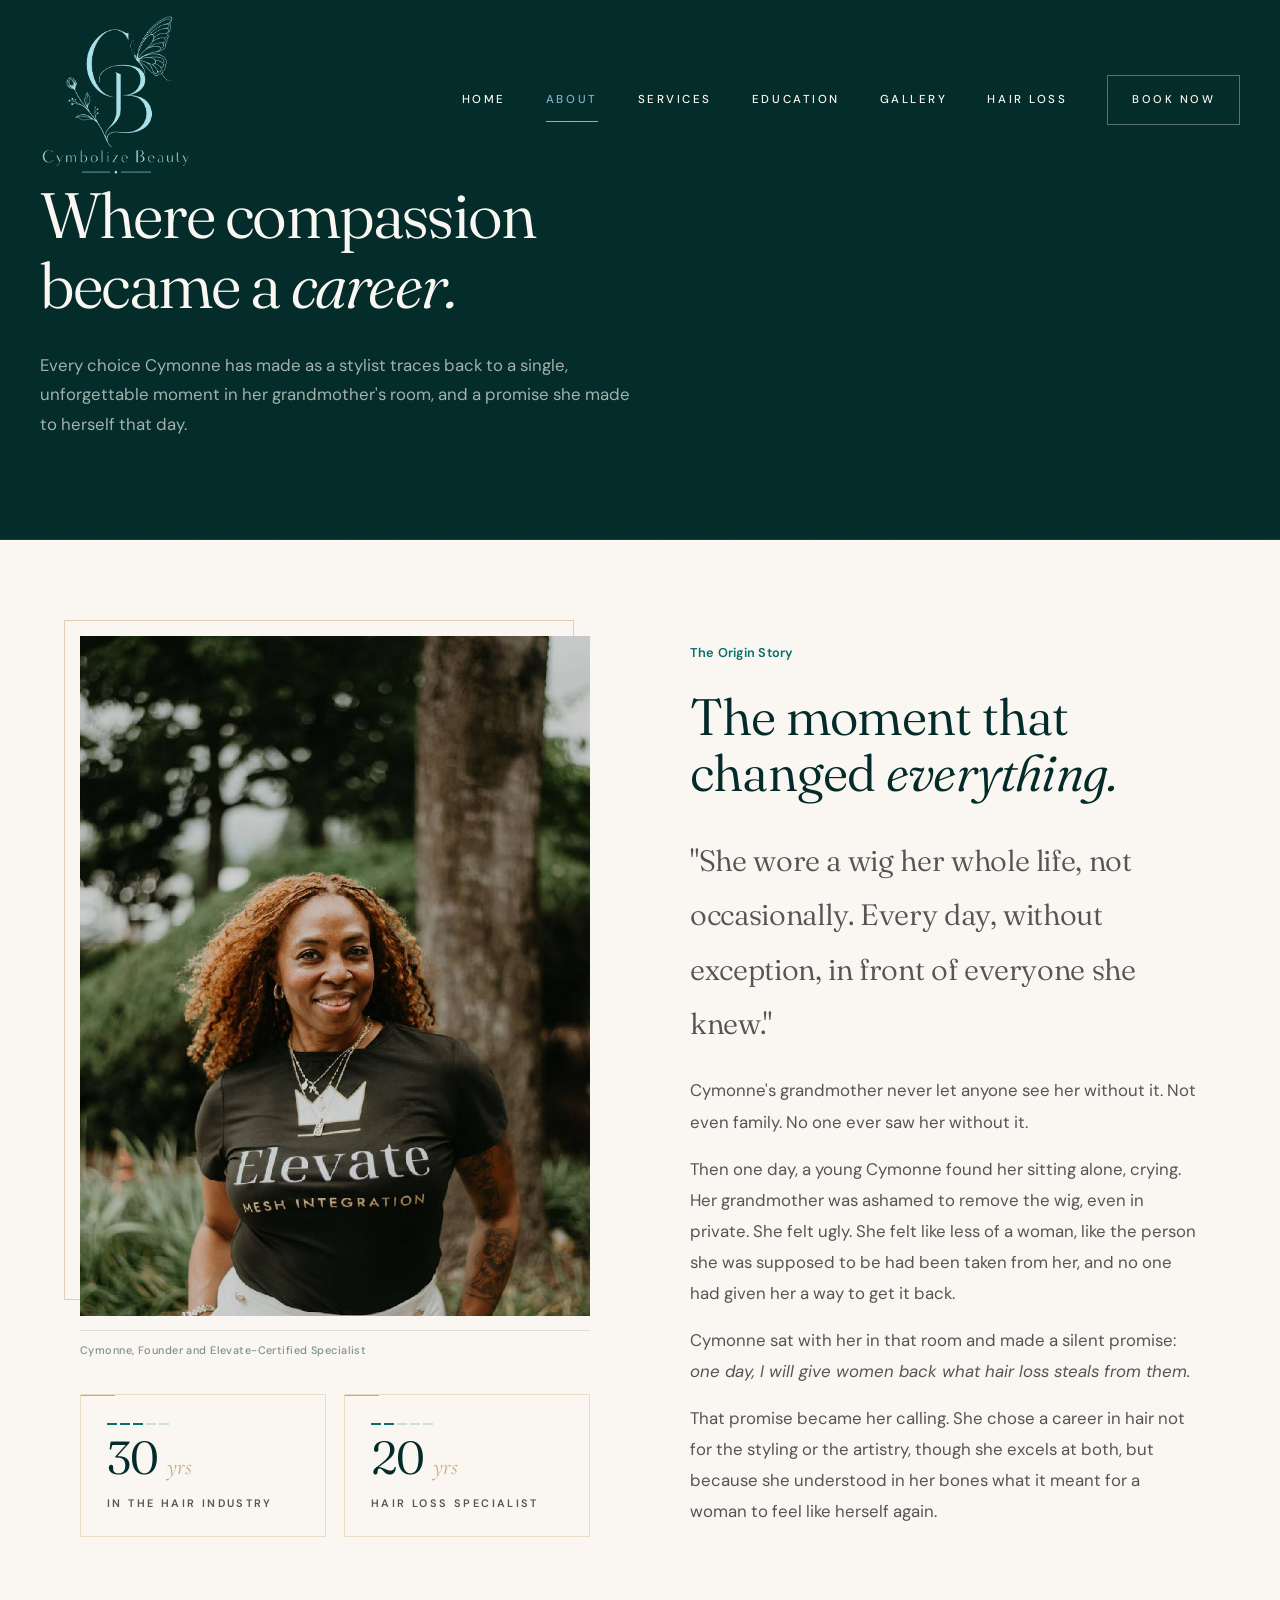
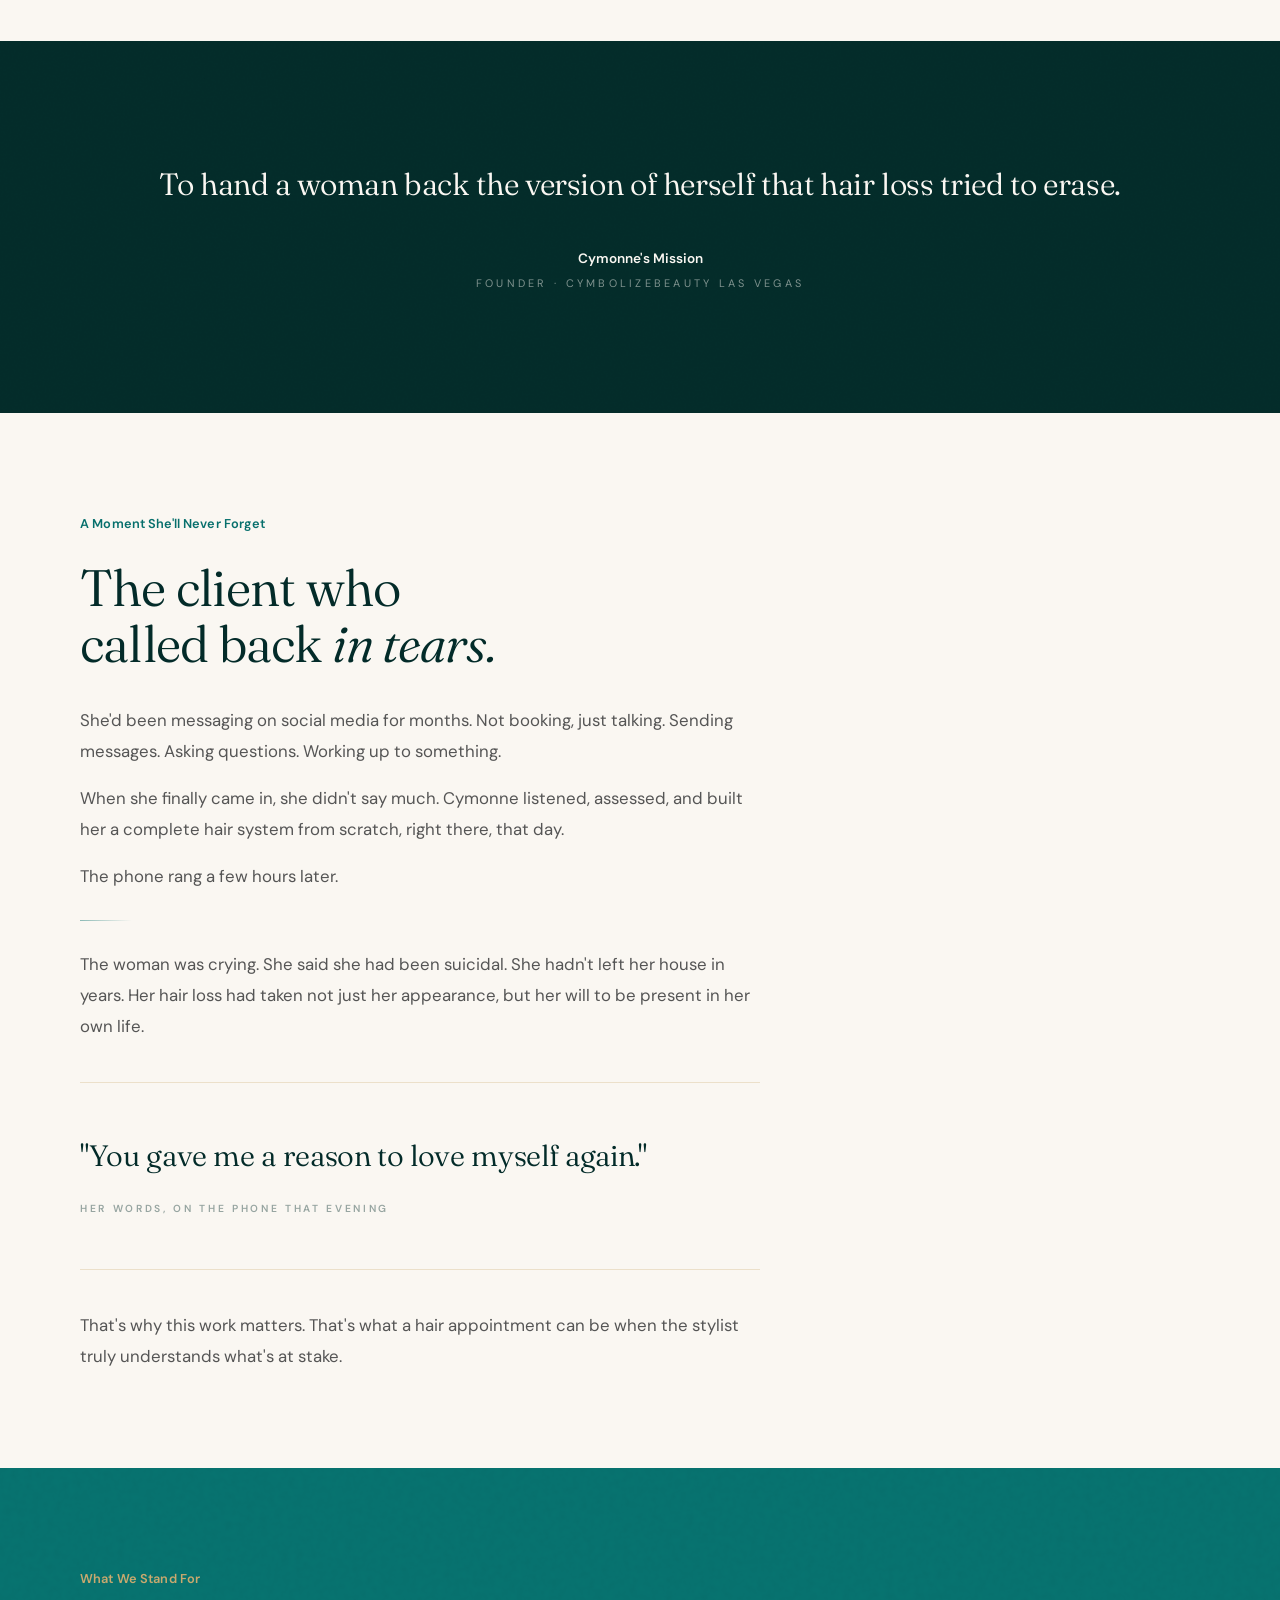
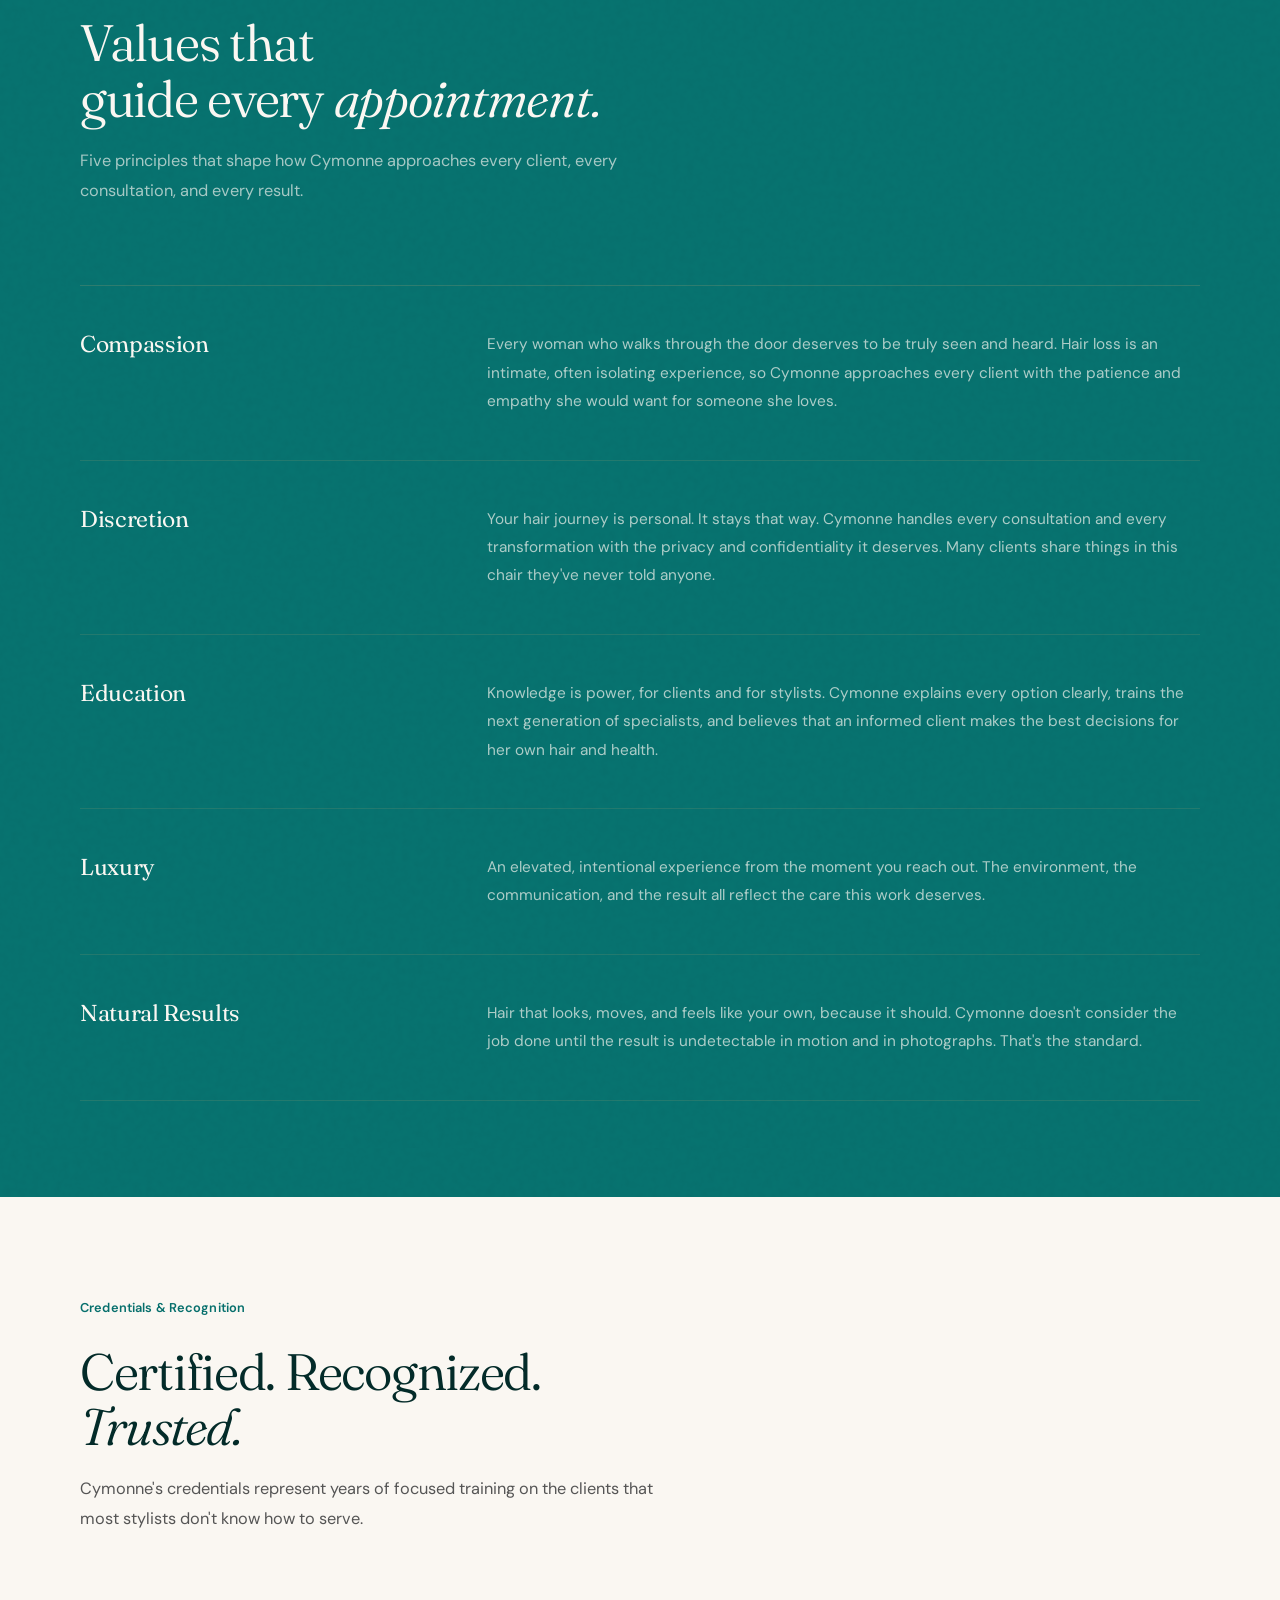
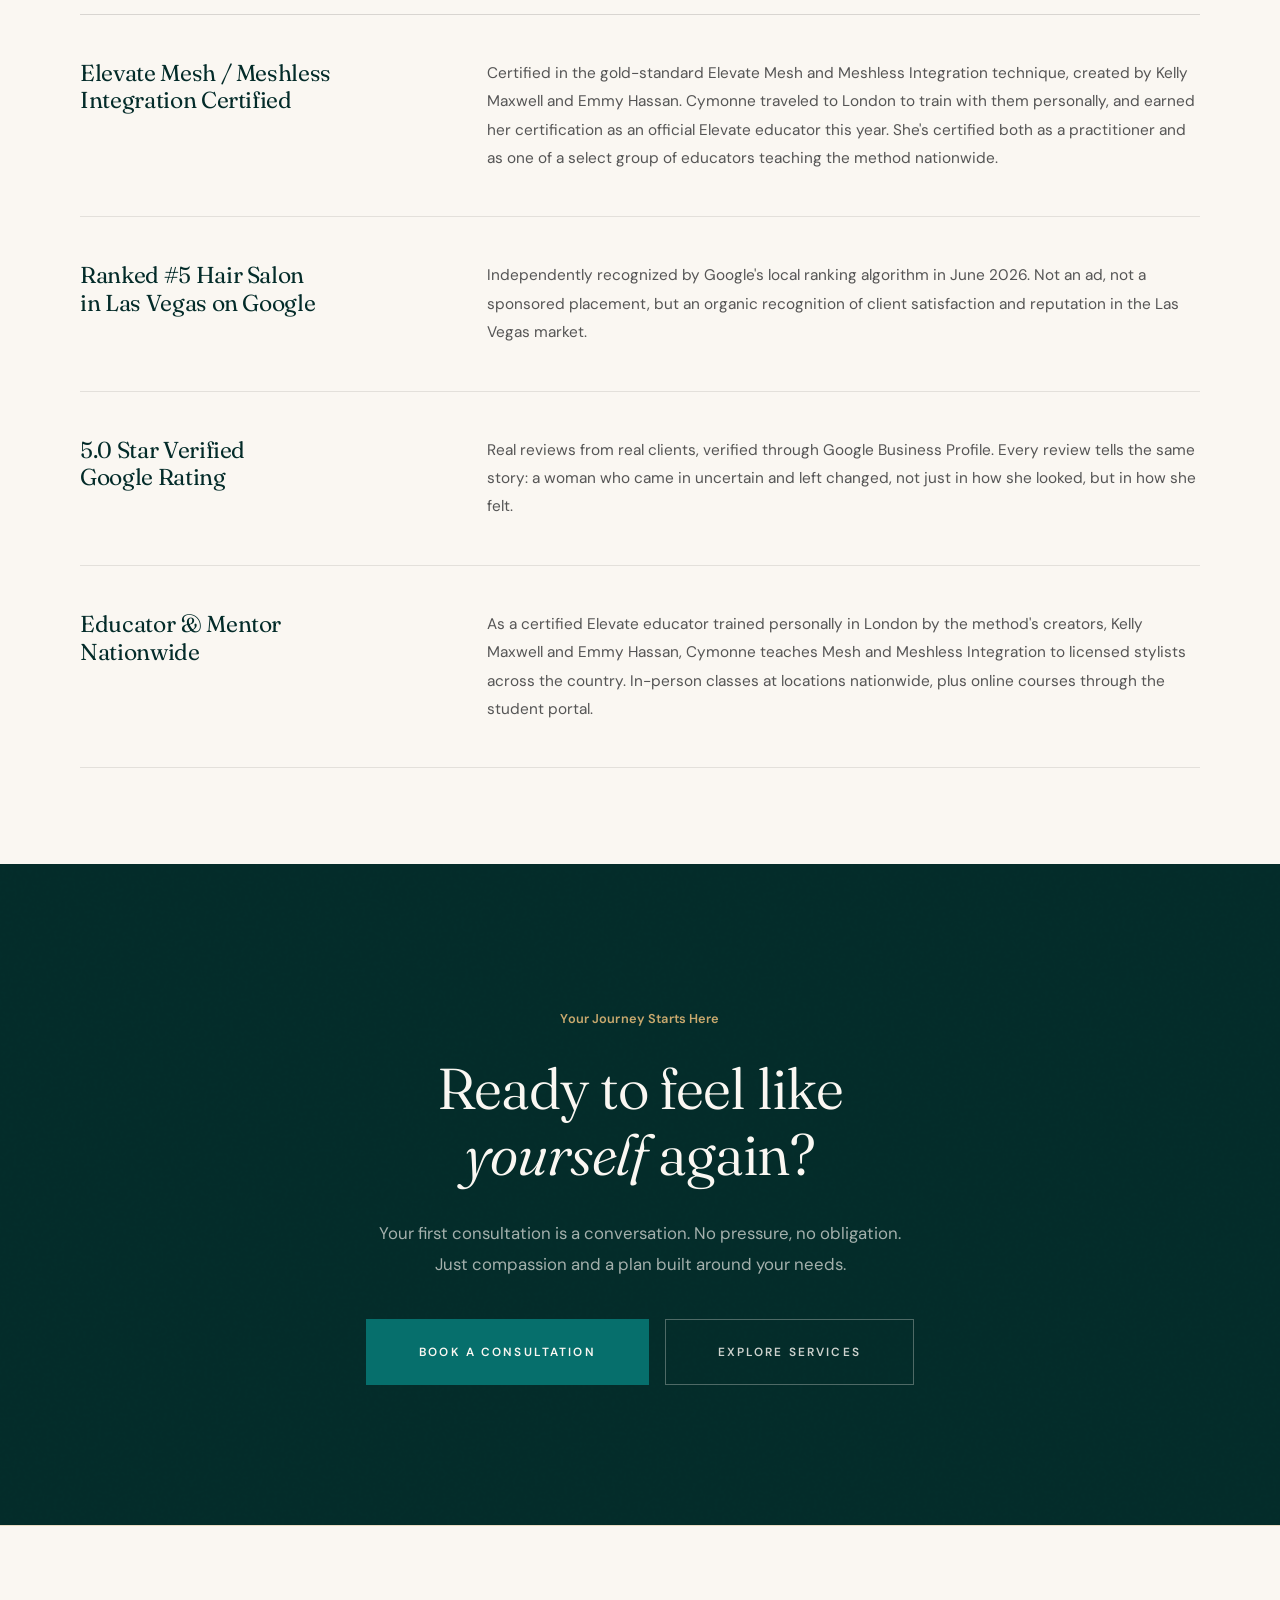
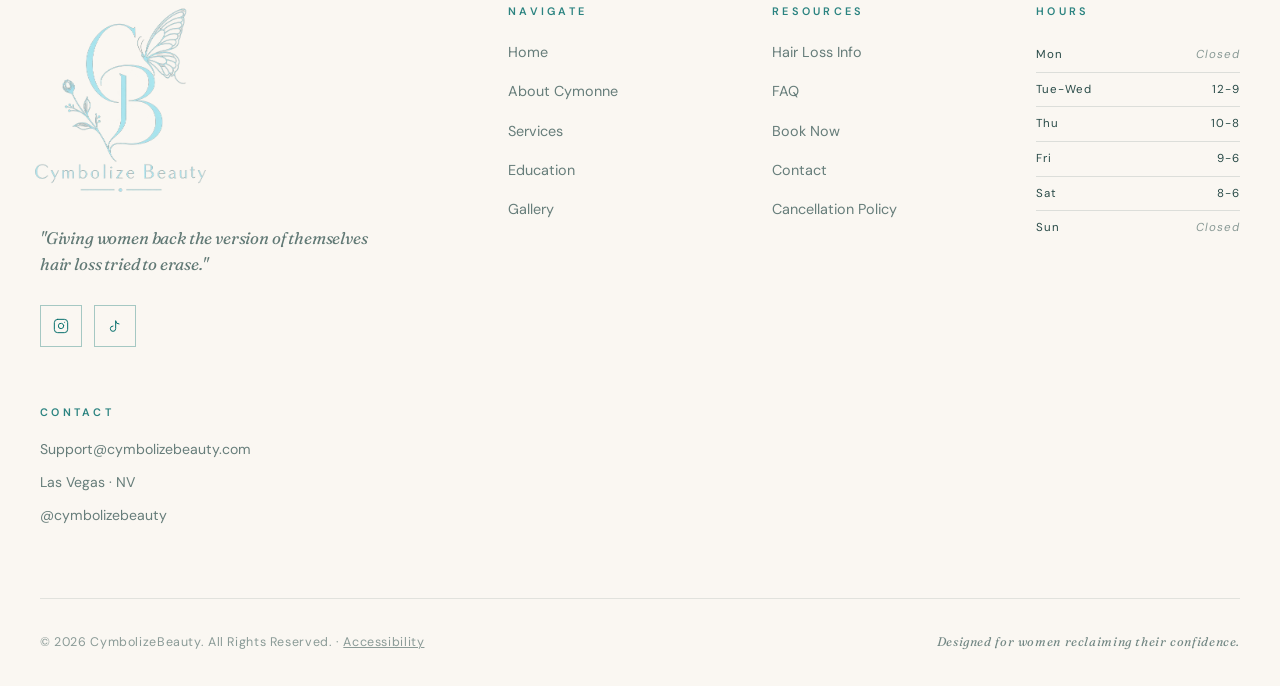
==== about.html @ 1770fc63 "Contact form removed (email/DM only), hero cinematic intro + darker veil, bigger logo" ====
<!DOCTYPE html>
<html lang="en">
<head>
  <meta charset="UTF-8" />
  <meta name="viewport" content="width=device-width, initial-scale=1.0" />
  <title>About Cymonne | CymbolizeBeauty Las Vegas</title>
  <meta name="description" content="Meet Cymonne, the Las Vegas hair loss specialist whose grandmother's tears became a lifelong mission to restore women's confidence through specialized hair care." />
  <link rel="canonical" href="https://cymbolizebeauty.com/about.html" />
  <link rel="preconnect" href="https://fonts.googleapis.com" />
  <link rel="preconnect" href="https://fonts.gstatic.com" crossorigin />
  <link rel="stylesheet" href="styles.css?v=20260819b" />
</head>
<body>

<!-- ─── SITE INTRO ─────────────────────────────── -->
<div class="site-intro" id="siteIntro" aria-hidden="true" role="presentation">
  <div class="si-stage">
    <span class="si-mono"><img src="logo.webp?v=20260819b" alt="" class="si-mono-img"></span>
  </div>
</div>

<script>(function(){try{if(sessionStorage.getItem('cbIntroSeen')){document.getElementById('siteIntro').classList.add('si-skip');}else{sessionStorage.setItem('cbIntroSeen','1');}}catch(e){}})();</script>

<!-- ─── NAVBAR ─────────────────────────────────── -->
<nav id="navbar">
  <div class="nav-inner">
    <a href="index.html" class="nav-logo"><img src="logo.webp?v=20260819b" alt="CymbolizeBeauty" class="nav-logo-img"></a>
    <div class="nav-links">
      <a href="index.html">Home</a>
      <a href="about.html" class="active">About</a>
      <a href="services.html">Services</a>
      <a href="education.html">Education</a>
      <a href="gallery.html">Gallery</a>
      <a href="hair-loss.html">Hair Loss</a>
      <a href="https://cymbolizebeauty.glossgenius.com/services" target="_blank" rel="noopener" class="btn btn-outline">Book Now</a>
    </div>
    <button class="hamburger" id="hamburger" aria-label="Open menu">
      <span></span><span></span><span></span>
    </button>
  </div>
</nav>

<!-- ─── FULL-SCREEN MENU ───────────────────────── -->
<div class="mobile-menu" id="mobileMenu">
  <div class="mm-inner">
    <nav class="mm-links">
      <a href="index.html"><span>Home</span></a>
      <a href="about.html"><span>About</span></a>
      <a href="services.html"><span>Services</span></a>
      <a href="education.html"><span>Education</span></a>
      <a href="gallery.html"><span>Gallery</span></a>
      <a href="hair-loss.html"><span>Hair Loss</span></a>
      <a href="faq.html"><span>FAQ</span></a>
      <a href="contact.html"><span>Contact</span></a>
    </nav>
    <a href="https://cymbolizebeauty.glossgenius.com/services" target="_blank" rel="noopener" class="mm-book">Book an Appointment</a>
    <div class="mm-foot">
      <span>Las Vegas &middot; NV</span>
      <span class="mm-dot"></span>
      <a href="https://instagram.com/cymbolizebeauty" target="_blank" rel="noopener">@cymbolizebeauty</a>
      <span class="mm-dot"></span>
      <a href="mailto:Support@cymbolizebeauty.com">Email</a>
    </div>
  </div>
</div>
<!-- ─── PAGE HERO ──────────────────────────────── -->
<section class="page-hero grain">
  <span class="ghost-letter ghost-tr">Y</span>
  <div class="page-hero-inner">
    <h1 class="reveal">Where compassion<br>became a <em>career.</em></h1>
    <p class="reveal delay-1">Every choice Cymonne has made as a stylist traces back to a single, unforgettable moment in her grandmother's room, and a promise she made to herself that day.</p>
  </div>
</section>

<!-- ─── ORIGIN STORY ───────────────────────────── -->
<section class="section sec-cream">
  <span class="ghost-letter ghost-bl">M</span>
  <div class="container">
    <div class="two-col">
      <div class="reveal-left">
        <div class="v8-frame">
          <div class="v8-frame-media">
            <div class="v8-frame-offset" aria-hidden="true"></div>
            <img src="cymonne-portrait.jpg" alt="Cymonne, founder of CymbolizeBeauty" style="object-position:top center;">
          </div>
          <div class="fig-cap">
            <span class="fig-cap-text">Cymonne, Founder and Elevate-Certified Specialist</span>
          </div>
        </div>
        <div class="detail-cards">
          <div class="detail-card">
            <div class="stat-ticks">
              <div class="stat-tick"></div><div class="stat-tick"></div><div class="stat-tick"></div>
              <div class="stat-tick dim"></div><div class="stat-tick dim"></div>
            </div>
            <div class="dc-val">30 <em>yrs</em></div>
            <div class="dc-label">In the Hair Industry</div>
          </div>
          <div class="detail-card">
            <div class="stat-ticks">
              <div class="stat-tick"></div><div class="stat-tick"></div>
              <div class="stat-tick dim"></div><div class="stat-tick dim"></div><div class="stat-tick dim"></div>
            </div>
            <div class="dc-val">20 <em>yrs</em></div>
            <div class="dc-label">Hair Loss Specialist</div>
          </div>
        </div>
      </div>
      <div class="reveal-right delay-1">
        <span class="label">The Origin Story</span>
        <h2 style="margin: 24px 0 32px; color: var(--ink);">The moment that<br>changed <em>everything.</em></h2>
        <p class="pq" style="margin-bottom: 24px;">"She wore a wig her whole life, not occasionally. Every day, without exception, in front of everyone she knew."</p>
        <p style="color: var(--text-mid); line-height: 1.85; margin-bottom: 16px;">Cymonne's grandmother never let anyone see her without it. Not even family. No one ever saw her without it.</p>
        <p style="color: var(--text-mid); line-height: 1.85; margin-bottom: 16px;">Then one day, a young Cymonne found her sitting alone, crying. Her grandmother was ashamed to remove the wig, even in private. She felt ugly. She felt like less of a woman, like the person she was supposed to be had been taken from her, and no one had given her a way to get it back.</p>
        <p style="color: var(--text-mid); line-height: 1.85; margin-bottom: 16px;">Cymonne sat with her in that room and made a silent promise: <em>one day, I will give women back what hair loss steals from them.</em></p>
        <p style="color: var(--text-mid); line-height: 1.85;">That promise became her calling. She chose a career in hair not for the styling or the artistry, though she excels at both, but because she understood in her bones what it meant for a woman to feel like herself again.</p>
      </div>
    </div>
  </div>
</section>

<!-- ─── MISSION QUOTE ──────────────────────────── -->
<section class="section sec-ink grain" style="text-align: center; padding: 120px 40px;">
  <span class="ghost-letter ghost-center">B</span>
  <div class="container">
    <div class="testimonial">
      <p class="testimonial-quote reveal">
        To hand a woman back the version of herself that hair loss tried to erase.
      </p>
      <div class="testimonial-attr reveal delay-1">
        <span class="testimonial-name">Cymonne's Mission</span>
        <span class="testimonial-meta">Founder · CymbolizeBeauty Las Vegas</span>
      </div>
    </div>
  </div>
</section>

<!-- ─── PIVOTAL MOMENT ─────────────────────────── -->
<section class="section sec-cream">
  <div class="container">
    <div style="max-width: 680px;">
      <span class="label reveal">A Moment She'll Never Forget</span>
      <h2 class="reveal" style="margin: 24px 0 32px; color: var(--ink);">The client who<br>called back <em>in tears.</em></h2>
      <p class="reveal" style="color: var(--text-mid); line-height: 1.85; margin-bottom: 16px;">She'd been messaging on social media for months. Not booking, just talking. Sending messages. Asking questions. Working up to something.</p>
      <p class="reveal" style="color: var(--text-mid); line-height: 1.85; margin-bottom: 16px;">When she finally came in, she didn't say much. Cymonne listened, assessed, and built her a complete hair system from scratch, right there, that day.</p>
      <p class="reveal" style="color: var(--text-mid); line-height: 1.85; margin-bottom: 16px;">The phone rang a few hours later.</p>
      <div class="keyline-left reveal delay-1"></div>
      <p class="reveal" style="color: var(--text-mid); line-height: 1.85; margin-bottom: 40px;">The woman was crying. She said she had been suicidal. She hadn't left her house in years. Her hair loss had taken not just her appearance, but her will to be present in her own life.</p>
      <div class="pq-wrap reveal" style="margin-bottom: 40px;">
        <p class="pq">"You gave me a reason to love myself again."</p>
        <span class="pq-attr">Her words, on the phone that evening</span>
      </div>
      <p class="reveal" style="color: var(--text-mid); line-height: 1.85;">That's why this work matters. That's what a hair appointment can be when the stylist truly understands what's at stake.</p>
    </div>
  </div>
</section>

<!-- ─── CORE VALUES ────────────────────────────── -->
<section class="section sec-teal grain">
  <span class="ghost-letter ghost-bl">M</span>
  <div class="container">
    <div class="sec-head">
      <div class="sec-head-title reveal delay-1">
        <span class="label">What We Stand For</span>
        <h2 style="margin-top: 24px;">Values that<br>guide every <em>appointment.</em></h2>
        <p>Five principles that shape how Cymonne approaches every client, every consultation, and every result.</p>
      </div>
    </div>
    <div class="conditions">
      <div class="condition reveal">
        <div class="condition-num">01</div>
        <div class="condition-name">Compassion</div>
        <div class="condition-desc">Every woman who walks through the door deserves to be truly seen and heard. Hair loss is an intimate, often isolating experience, so Cymonne approaches every client with the patience and empathy she would want for someone she loves.</div>
      </div>
      <div class="condition reveal delay-1">
        <div class="condition-num">02</div>
        <div class="condition-name">Discretion</div>
        <div class="condition-desc">Your hair journey is personal. It stays that way. Cymonne handles every consultation and every transformation with the privacy and confidentiality it deserves. Many clients share things in this chair they've never told anyone.</div>
      </div>
      <div class="condition reveal delay-2">
        <div class="condition-num">03</div>
        <div class="condition-name">Education</div>
        <div class="condition-desc">Knowledge is power, for clients and for stylists. Cymonne explains every option clearly, trains the next generation of specialists, and believes that an informed client makes the best decisions for her own hair and health.</div>
      </div>
      <div class="condition reveal delay-3">
        <div class="condition-num">04</div>
        <div class="condition-name">Luxury</div>
        <div class="condition-desc">An elevated, intentional experience from the moment you reach out. The environment, the communication, and the result all reflect the care this work deserves.</div>
      </div>
      <div class="condition reveal delay-4">
        <div class="condition-num">05</div>
        <div class="condition-name">Natural Results</div>
        <div class="condition-desc">Hair that looks, moves, and feels like your own, because it should. Cymonne doesn't consider the job done until the result is undetectable in motion and in photographs. That's the standard.</div>
      </div>
    </div>
  </div>
</section>

<!-- ─── CREDENTIALS ────────────────────────────── -->
<section class="section sec-cream">
  <span class="ghost-letter ghost-tr">B</span>
  <div class="container">
    <div class="sec-head">
      <div class="sec-head-title reveal delay-1">
        <span class="label">Credentials &amp; Recognition</span>
        <h2 style="margin-top: 24px; color: var(--ink);">Certified. Recognized.<br><em>Trusted.</em></h2>
        <p style="color: var(--text-mid);">Cymonne's credentials represent years of focused training on the clients that most stylists don't know how to serve.</p>
      </div>
    </div>
    <div class="conditions" style="border-top-color: rgba(20,20,20,0.15);">
      <div class="condition reveal" style="border-bottom-color: rgba(20,20,20,0.1);">
        <div class="condition-num">01</div>
        <div class="condition-name" style="color: var(--ink);">Elevate Mesh / Meshless<br>Integration Certified</div>
        <div class="condition-desc" style="color: var(--text-mid);">Certified in the gold-standard Elevate Mesh and Meshless Integration technique, created by Kelly Maxwell and Emmy Hassan. Cymonne traveled to London to train with them personally, and earned her certification as an official Elevate educator this year. She's certified both as a practitioner and as one of a select group of educators teaching the method nationwide.</div>
      </div>
      <div class="condition reveal delay-1" style="border-bottom-color: rgba(20,20,20,0.1);">
        <div class="condition-num">02</div>
        <div class="condition-name" style="color: var(--ink);">Ranked #5 Hair Salon<br>in Las Vegas on Google</div>
        <div class="condition-desc" style="color: var(--text-mid);">Independently recognized by Google's local ranking algorithm in June 2026. Not an ad, not a sponsored placement, but an organic recognition of client satisfaction and reputation in the Las Vegas market.</div>
      </div>
      <div class="condition reveal delay-2" style="border-bottom-color: rgba(20,20,20,0.1);">
        <div class="condition-num">03</div>
        <div class="condition-name" style="color: var(--ink);">5.0 Star Verified<br>Google Rating</div>
        <div class="condition-desc" style="color: var(--text-mid);">Real reviews from real clients, verified through Google Business Profile. Every review tells the same story: a woman who came in uncertain and left changed, not just in how she looked, but in how she felt.</div>
      </div>
      <div class="condition reveal delay-3" style="border-bottom-color: rgba(20,20,20,0.1);">
        <div class="condition-num">04</div>
        <div class="condition-name" style="color: var(--ink);">Educator &amp; Mentor<br>Nationwide</div>
        <div class="condition-desc" style="color: var(--text-mid);">As a certified Elevate educator trained personally in London by the method's creators, Kelly Maxwell and Emmy Hassan, Cymonne teaches Mesh and Meshless Integration to licensed stylists across the country. In-person classes at locations nationwide, plus online courses through the student portal.</div>
      </div>
    </div>
  </div>
</section>

<!-- ─── CTA ───────────────────────────────────── -->
<section class="cta grain">
  <span class="ghost-letter ghost-center">Y</span>
  <div class="cta-inner">
    <span class="label center reveal">Your Journey Starts Here</span>
    <h2 class="reveal delay-1" style="margin-top: 24px;">Ready to feel like<br><em>yourself</em> again?</h2>
    <p class="reveal delay-2">Your first consultation is a conversation. No pressure, no obligation. Just compassion and a plan built around your needs.</p>
    <div class="cta-btns reveal delay-3">
      <a href="contact.html" class="btn btn-primary btn-lg">Book a Consultation</a>
      <a href="services.html" class="btn btn-outline btn-lg">Explore Services</a>
    </div>
  </div>
</section>

<!-- ─── FOOTER ────────────────────────────────── -->
<footer id="footer">
  <div class="footer-inner">
    <div class="footer-top">
      <div>
        <a href="index.html" class="footer-logo"><img src="logo.webp?v=20260819b" alt="Cymbolize Beauty" class="footer-logo-img"></a>
        <p class="footer-tag">"Giving women back the version of themselves hair loss tried to erase."</p>
        <div class="footer-social">
          <a href="https://instagram.com/cymbolizebeauty" target="_blank" rel="noopener" title="Instagram" aria-label="Instagram">
            <svg xmlns="http://www.w3.org/2000/svg" width="16" height="16" viewBox="0 0 24 24" fill="none" stroke="currentColor" stroke-width="1.5" stroke-linecap="round" stroke-linejoin="round"><rect x="2" y="2" width="20" height="20" rx="5"/><path d="M16 11.37A4 4 0 1 1 12.63 8 4 4 0 0 1 16 11.37z"/><line x1="17.5" y1="6.5" x2="17.51" y2="6.5"/></svg>
          </a>
          <a href="https://tiktok.com/@cymbolizebeauty" target="_blank" rel="noopener" title="TikTok" aria-label="TikTok">
            <svg xmlns="http://www.w3.org/2000/svg" width="16" height="16" viewBox="0 0 24 24" fill="none" stroke="currentColor" stroke-width="1.5" stroke-linecap="round" stroke-linejoin="round"><path d="M9 12a4 4 0 1 0 4 4V4a5 5 0 0 0 5 5"/></svg>
          </a>
        </div>
      </div>
      <div class="footer-col">
        <h5>Navigate</h5>
        <ul>
          <li><a href="index.html">Home</a></li>
          <li><a href="about.html">About Cymonne</a></li>
          <li><a href="services.html">Services</a></li>
          <li><a href="education.html">Education</a></li>
          <li><a href="gallery.html">Gallery</a></li>
        </ul>
      </div>
      <div class="footer-col">
        <h5>Resources</h5>
        <ul>
          <li><a href="hair-loss.html">Hair Loss Info</a></li>
          <li><a href="faq.html">FAQ</a></li>
          <li><a href="https://cymbolizebeauty.glossgenius.com/services" target="_blank" rel="noopener">Book Now</a></li>
          <li><a href="contact.html">Contact</a></li>
          <li><a href="contact.html#policy">Cancellation Policy</a></li>
        </ul>
      </div>
      <div class="footer-col">
        <h5>Hours</h5>
        <div class="footer-hours">
          <div><span>Mon</span><span class="fh-closed">Closed</span></div>
          <div><span>Tue-Wed</span><span>12-9</span></div>
          <div><span>Thu</span><span>10-8</span></div>
          <div><span>Fri</span><span>9-6</span></div>
          <div><span>Sat</span><span>8-6</span></div>
          <div><span>Sun</span><span class="fh-closed">Closed</span></div>
        </div>
      </div>
      <div class="footer-col">
        <h5>Contact</h5>
        <div class="footer-contact-item">Support@cymbolizebeauty.com</div>
        <div class="footer-contact-item">Las Vegas · NV</div>
        <div class="footer-contact-item">@cymbolizebeauty</div>
      </div>
    </div>
    <div class="footer-bottom">
      <p>© 2026 CymbolizeBeauty. All Rights Reserved. &middot; <a href="accessibility.html" style="color: inherit; text-decoration: underline;">Accessibility</a></p>
      <p><em>Designed for women reclaiming their confidence.</em></p>
    </div>
  </div>
</footer>

<div class="cur-dot" id="curDot"></div>
<div class="cur-ring" id="curRing"></div>
<script src="main.js?v=20260819b"></script>
</body>
</html>
---- styles.css ----
@import url('https://fonts.googleapis.com/css2?family=Sora:wght@400;500;600&display=swap');
/* =====================================================
   CymbolizeBeauty — Editorial Redesign v2
   Colors: Ink #0A0A0A | Teal #132E38 | Gold #C9A96E | Cream #FAF7F2
   Fonts: Bodoni Moda (display) | DM Sans (body)
   ===================================================== */

@import url('https://fonts.googleapis.com/css2?family=Bodoni+Moda:ital,opsz,wght@0,6..96,400;0,6..96,500;0,6..96,600;0,6..96,700;0,6..96,800;0,6..96,900;1,6..96,400;1,6..96,500;1,6..96,600;1,6..96,700;1,6..96,800;1,6..96,900&family=DM+Sans:ital,opsz,wght@0,9..40,300;0,9..40,400;0,9..40,500;0,9..40,600;0,9..40,700;1,9..40,400&display=swap');
@import url('https://fonts.googleapis.com/css2?family=Cormorant+Garamond:ital,wght@0,400;0,500;0,600;0,700;1,400;1,600;1,700&display=swap');
@import url('https://fonts.googleapis.com/css2?family=Fraunces:ital,opsz,wght@0,9..144,300;0,9..144,340;0,9..144,400;0,9..144,500;1,9..144,300;1,9..144,400&display=swap');

/* ---- CSS Variables ---- */
:root {
  --ink:       #032B29;
  --ink-2:     #06403D;
  --teal:      #066F6C;
  --teal-2:    #0A8581;
  --gold:      #C9A96E;
  --gold-2:    #e2c898;
  --cream:     #FAF7F2;
  --cream-2:   #F1ECE3;
  --text-dark: #1a1a1a;
  --text-mid:  #555555;
  --text-light:#8a8a8a;

  --f-display: 'Fraunces', 'Times New Roman', serif;
  --f-body:    'DM Sans', system-ui, sans-serif;

  --max-w: 1320px;
  --pad:   96px 40px;
  --pad-sm: 72px 32px;

  --ease: cubic-bezier(.16,1,.3,1);
  --t:    .5s var(--ease);
}

/* ---- Reset ---- */
*, *::before, *::after { box-sizing: border-box; margin: 0; padding: 0; }
html { scroll-behavior: smooth; font-size: 16px; -webkit-font-smoothing: antialiased; }
body {
  font-family: var(--f-body);
  font-weight: 400;
  color: var(--text-dark);
  background: var(--ink);
  line-height: 1.7;
  overflow-x: hidden;
}
img { max-width: 100%; height: auto; display: block; }
a { color: inherit; text-decoration: none; }
ul { list-style: none; }
button { cursor: pointer; border: none; background: none; font-family: var(--f-body); color: inherit; }

/* ---- Typography ---- */
h1, h2, h3, h4, h5 {
  font-family: var(--f-display);
  font-weight: 500;
  line-height: 1.1;
  letter-spacing: -0.015em;
  color: var(--cream);
}
h1 { font-size: clamp(2.6rem, 5.5vw, 5rem); }
h2 { font-size: clamp(2rem, 4vw, 3.8rem); }
h3 { font-size: clamp(1.4rem, 2.2vw, 2rem); }
h4 { font-size: clamp(1.05rem, 1.6vw, 1.3rem); }
p  { font-size: 1.05rem; line-height: 1.82; }

.display-italic {
  font-family: var(--f-display);
  font-style: italic;
  font-weight: 400;
  letter-spacing: -0.03em;
}
.display-italic em { font-style: italic; color: inherit; }

/* Section markers — tracked sans index (v8 system) */
.label {
  font-family: var(--f-body);
  font-style: normal;
  font-size: 0.62rem;
  font-weight: 600;
  letter-spacing: 0.3em;
  text-transform: uppercase;
  color: rgba(250,247,242,0.38);
  display: inline-flex;
  align-items: center;
  gap: 14px;
}
.label::before {
  content: '';
  width: 24px;
  height: 1px;
  background: rgba(201,169,110,0.5);
  display: inline-block;
}
.label.center { justify-content: center; }
.label.no-line::before { display: none; }

/* ---- Film grain overlay ---- */
.grain {
  position: relative;
}
.grain::after {
  content: '';
  position: absolute;
  inset: 0;
  pointer-events: none;
  background-image: url("data:image/svg+xml,%3Csvg viewBox='0 0 200 200' xmlns='http://www.w3.org/2000/svg'%3E%3Cfilter id='n'%3E%3CfeTurbulence type='fractalNoise' baseFrequency='0.9' numOctaves='2' stitchTiles='stitch'/%3E%3CfeColorMatrix values='0 0 0 0 1 0 0 0 0 1 0 0 0 0 1 0 0 0 0.35 0'/%3E%3C/filter%3E%3Crect width='100%25' height='100%25' filter='url(%23n)'/%3E%3C/svg%3E");
  opacity: 0.12;
  mix-blend-mode: overlay;
  z-index: 1;
}
.grain > * { position: relative; z-index: 2; }

/* ---- Layout ---- */
.container {
  max-width: var(--max-w);
  margin: 0 auto;
  padding: 0 40px;
  position: relative;
}
.section { padding: var(--pad); position: relative; overflow: hidden; }

.sec-ink    { background: var(--ink);    color: var(--cream); }
.sec-ink-2  { background: var(--ink-2);  color: var(--cream); }
.sec-teal   { background: var(--teal);   color: var(--cream); }
.sec-cream  { background: var(--cream);  color: var(--text-dark); }
.sec-cream .label { color: var(--teal); }
.sec-cream .label::before { background: var(--teal); }
.sec-cream h1, .sec-cream h2, .sec-cream h3, .sec-cream h4 { color: var(--ink); }
.sec-cream .display-italic em { color: var(--teal); }

/* Divider rules */
.rule {
  height: 1px;
  background: currentColor;
  opacity: 0.15;
  width: 100%;
  border: 0;
}
.rule-gold { background: var(--gold); opacity: 0.35; }
.rule-short { max-width: 60px; height: 1px; background: var(--gold); opacity: 1; }

/* ─── Section brand divider (unique ornament between sections) ─── */
.sec-divider {
  padding: 26px 40px;
  text-align: center;
  background: var(--ink);
  position: relative;
  z-index: 3;
}
.sec-divider::before {
  content: '◆  CYMBOLIZE  ◆';
  font-family: var(--f-body);
  font-size: 0.52rem;
  font-weight: 700;
  letter-spacing: 0.65em;
  text-transform: uppercase;
  color: var(--gold);
  opacity: 0.4;
  display: block;
}
.sec-divider.on-cream { background: var(--cream); }
.sec-divider.on-cream::before { color: var(--teal); opacity: 0.28; }
.sec-divider.on-teal { background: var(--teal); }
.sec-divider.on-teal::before { color: var(--gold); opacity: 0.45; }

/* ---- Ghost letterforms (signature element) ---- */
/* Ghost letters removed — replaced by .sec-divider brand ornament */
.ghost-letter { display: none !important; }

/* ---- Buttons ---- */
/* ─── Buttons — unique editorial style ─── */
.btn {
  display: inline-flex;
  align-items: center;
  justify-content: center;
  gap: 0;
  font-family: var(--f-body);
  font-weight: 700;
  font-size: 0.7rem;
  letter-spacing: 0.3em;
  text-transform: uppercase;
  padding: 20px 40px;
  border: none;
  cursor: pointer;
  white-space: nowrap;
  transition: background 0.35s ease, color 0.35s ease, border-color 0.35s ease;
  position: relative;
}
/* No arrow — clean editorial */
.btn::after { display: none; }

/* Primary: solid gold fill — luxury, clean, no gimmick lines */
.btn-primary {
  background: var(--gold);
  color: var(--ink);
  border: 1px solid var(--gold);
  font-weight: 700;
}
.btn-primary:hover {
  background: transparent;
  color: var(--gold);
  border-color: var(--gold);
}

/* Outline: refined gold border */
.btn-outline {
  background: transparent;
  color: var(--gold);
  border: 1px solid rgba(201,169,110,0.5);
  letter-spacing: 0.32em;
}
.btn-outline:hover {
  background: var(--gold);
  color: var(--ink);
  border-color: var(--gold);
}

/* Ink: for light (cream) sections */
.btn-ink {
  background: var(--ink);
  color: var(--cream);
  border: 1px solid rgba(3,43,41,0.8);
}
.btn-ink:hover {
  background: transparent;
  color: var(--ink);
  border-color: var(--ink);
}

.btn-lg { padding: 22px 52px; font-size: 0.74rem; }

/* ---- Navigation ---- */
#navbar {
  position: fixed;
  top: 0; left: 0; right: 0;
  z-index: 1000;
  padding: 0 40px;
  transition: background var(--t), backdrop-filter var(--t);
}
#navbar.scrolled {
  background: rgba(3,43,41,0.92);
  backdrop-filter: blur(14px);
  -webkit-backdrop-filter: blur(14px);
  border-bottom: 1px solid rgba(201,169,110,0.14);
}
.nav-inner {
  max-width: 1600px;
  margin: 0 auto;
  display: flex;
  align-items: center;
  justify-content: space-between;
  padding: 14px 0;
  transition: padding var(--t);
}
#navbar.scrolled .nav-inner { padding: 10px 0; }

.nav-logo {
  display: flex;
  align-items: center;
  flex-shrink: 0;
}
.nav-logo-img {
  height: 172px;
  width: auto;
  display: block;
  object-fit: contain;
  transition: height var(--t);
}
#navbar.scrolled .nav-logo-img { height: 124px; }

.nav-links {
  display: flex;
  align-items: center;
  gap: 2.5rem;
}
.nav-links a {
  font-size: 0.72rem;
  font-weight: 500;
  letter-spacing: 0.22em;
  text-transform: uppercase;
  color: var(--cream);
  transition: color var(--t);
  position: relative;
  padding: 6px 0;
}
.nav-links a:not(.btn):hover,
.nav-links a.active { color: var(--gold); }
.nav-links a:not(.btn)::before {
  content: '';
  position: absolute;
  bottom: 0; left: 0;
  width: 0; height: 1px;
  background: var(--gold);
  transition: width var(--t);
}
.nav-links a:not(.btn):hover::before { width: 100%; }
.nav-links .btn { padding: 14px 24px; font-size: 0.7rem; }
.nav-links .btn::after { display: none; }

.hamburger {
  display: none;
  flex-direction: column;
  gap: 6px;
  padding: 8px;
  z-index: 1001;
}
.hamburger span {
  display: block;
  width: 28px; height: 1px;
  background: var(--cream);
  transition: var(--t);
}
.hamburger.open span:nth-child(1) { transform: translateY(7px) rotate(45deg); }
.hamburger.open span:nth-child(2) { opacity: 0; }
.hamburger.open span:nth-child(3) { transform: translateY(-7px) rotate(-45deg); }


/* ─────────────────────────────────────────────
   HERO (Homepage)
───────────────────────────────────────────── */
.hero {
  min-height: 100vh;
  background: var(--ink);
  position: relative;
  overflow: hidden;
  padding: 140px 40px 60px;
  display: flex;
  flex-direction: column;
}
.hero-grid {
  flex: 1;
  display: grid;
  grid-template-columns: 1fr 320px;
  gap: 60px;
  max-width: 1600px;
  margin: 0 auto;
  width: 100%;
  position: relative;
  z-index: 2;
}
.hero-main { display: flex; flex-direction: column; justify-content: center; }
.hero-eyebrow {
  display: flex;
  align-items: center;
  gap: 16px;
  margin-bottom: 40px;
}
.hero-eyebrow-num {
  font-family: var(--f-display);
  font-style: italic;
  font-size: 0.9rem;
  color: var(--gold);
}
.hero-eyebrow-text {
  font-family: var(--f-body);
  font-size: 0.7rem;
  letter-spacing: 0.3em;
  text-transform: uppercase;
  color: rgba(250,247,242,0.55);
}
.hero-eyebrow-line {
  flex: 1;
  height: 1px;
  background: rgba(201,169,110,0.3);
  max-width: 200px;
}

.hero-h1 {
  font-family: var(--f-display);
  font-style: italic;
  font-weight: 400;
  font-size: clamp(2.8rem, 6.5vw, 6rem);
  line-height: 1.05;
  letter-spacing: -0.02em;
  color: var(--cream);
  margin-bottom: 40px;
}
.hero-h1 span { display: block; }
.hero-h1 em { color: var(--gold); font-style: italic; }
.hero-h1 .indent { padding-left: 12%; }

.hero-sub {
  max-width: 480px;
  font-size: 1rem;
  line-height: 1.7;
  color: rgba(250,247,242,0.65);
  margin-bottom: 40px;
}
.hero-ctas {
  display: flex;
  gap: 16px;
  flex-wrap: wrap;
}

.hero-side {
  border-left: 1px solid rgba(201,169,110,0.18);
  padding: 40px 0 40px 40px;
  display: flex;
  flex-direction: column;
  justify-content: space-between;
  gap: 40px;
}
.hero-side-block h5 {
  font-family: var(--f-body);
  font-size: 0.65rem;
  font-weight: 500;
  letter-spacing: 0.3em;
  text-transform: uppercase;
  color: rgba(250,247,242,0.4);
  margin-bottom: 12px;
}
.hero-side-block p {
  font-family: var(--f-display);
  font-style: italic;
  font-size: 1.15rem;
  font-weight: 400;
  color: var(--gold-2);
  line-height: 1.35;
  letter-spacing: -0.01em;
}
.hero-side-block .stat {
  font-family: var(--f-display);
  font-size: 3rem;
  font-weight: 500;
  color: var(--gold);
  line-height: 1;
  letter-spacing: -0.03em;
  display: block;
  margin-bottom: 4px;
}

/* Marquee ticker */
.marquee {
  background: var(--ink-2);
  border-top: 1px solid rgba(201,169,110,0.14);
  border-bottom: 1px solid rgba(201,169,110,0.14);
  padding: 20px 0;
  overflow: hidden;
  position: relative;
}
.marquee-track {
  display: flex;
  gap: 60px;
  animation: marquee 45s linear infinite;
  white-space: nowrap;
  width: max-content;
}
.marquee-item {
  font-family: var(--f-body);
  font-size: 0.72rem;
  font-weight: 500;
  letter-spacing: 0.28em;
  text-transform: uppercase;
  color: rgba(250,247,242,0.65);
  display: flex;
  align-items: center;
  gap: 60px;
}
.marquee-item::after {
  content: '✦';
  color: var(--gold);
  font-size: 0.6rem;
}
@keyframes marquee {
  from { transform: translateX(0); }
  to { transform: translateX(-50%); }
}

/* ─────────────────────────────────────────────
   MISSION STATEMENT
───────────────────────────────────────────── */
.statement {
  background: var(--cream);
  padding: 140px 40px;
  text-align: center;
  position: relative;
  overflow: hidden;
}
.statement-inner { max-width: 1100px; margin: 0 auto; position: relative; z-index: 2; }
.statement-quote {
  font-family: var(--f-display);
  font-style: italic;
  font-weight: 400;
  font-size: clamp(1.8rem, 3.8vw, 3.4rem);
  line-height: 1.35;
  letter-spacing: -0.01em;
  color: var(--ink);
}
.statement-quote em { color: var(--teal); font-style: italic; }
.statement-mark {
  font-family: var(--f-display);
  font-style: italic;
  font-size: 8rem;
  color: var(--gold);
  line-height: 0.5;
  height: 60px;
  margin-bottom: 30px;
}
.statement-attr {
  margin-top: 40px;
  font-family: var(--f-body);
  font-size: 0.72rem;
  letter-spacing: 0.3em;
  text-transform: uppercase;
  color: rgba(20,20,20,0.55);
}

/* ─────────────────────────────────────────────
   SECTION HEADER (editorial)
───────────────────────────────────────────── */
.sec-head {
  display: grid;
  grid-template-columns: 200px 1fr;
  gap: 60px;
  margin-bottom: 80px;
  align-items: end;
}
.sec-head-num {
  font-family: var(--f-display);
  font-style: italic;
  font-weight: 400;
  font-size: 4rem;
  color: var(--gold);
  line-height: 1;
  opacity: 0.9;
}
.sec-head-num .slash { opacity: 0.35; margin: 0 8px; }
.sec-head-title h2 {
  font-family: var(--f-display);
  font-style: italic;
  font-weight: 400;
  letter-spacing: -0.025em;
  line-height: 1;
}
.sec-head-title p {
  margin-top: 20px;
  max-width: 600px;
  color: rgba(250,247,242,0.65);
  font-size: 1.02rem;
}
.sec-cream .sec-head-title p { color: var(--text-mid); }

/* ─────────────────────────────────────────────
   CONDITIONS LIST (editorial rows)
───────────────────────────────────────────── */
.conditions {
  border-top: 1px solid rgba(201,169,110,0.2);
}
.condition {
  display: grid;
  grid-template-columns: 80px 1fr 2fr;
  gap: 40px;
  padding: 44px 0;
  border-bottom: 1px solid rgba(201,169,110,0.14);
  align-items: start;
  transition: padding var(--t), background var(--t);
}
.condition:hover { padding-left: 20px; background: rgba(201,169,110,0.03); }
.condition-num {
  font-family: var(--f-display);
  font-style: italic;
  font-size: 1rem;
  color: var(--gold);
  padding-top: 6px;
}
.condition-name {
  font-family: var(--f-display);
  font-style: italic;
  font-weight: 400;
  font-size: clamp(1.2rem, 1.8vw, 1.6rem);
  letter-spacing: -0.01em;
  line-height: 1.2;
  color: var(--cream);
}
.condition-desc {
  font-size: 0.96rem;
  line-height: 1.85;
  color: rgba(250,247,242,0.68);
}
@media (max-width: 900px) {
  .condition {
    grid-template-columns: 40px 1fr;
    grid-template-rows: auto auto;
    gap: 12px 20px;
  }
  .condition-desc { grid-column: 1 / -1; }
}

/* ─────────────────────────────────────────────
   FEATURE (Mesh Integration)
───────────────────────────────────────────── */
.feature {
  display: grid;
  grid-template-columns: 1.2fr 1fr;
  gap: 100px;
  align-items: center;
  position: relative;
  z-index: 2;
}
.feature-display {
  font-family: var(--f-display);
  font-style: italic;
  font-weight: 400;
  font-size: clamp(2.6rem, 5.5vw, 5.2rem);
  line-height: 1.08;
  letter-spacing: -0.02em;
  color: var(--cream);
  margin-bottom: 20px;
}
.feature-display em { color: var(--gold); font-style: italic; }
.feature-badge {
  display: inline-block;
  font-family: var(--f-body);
  font-size: 0.7rem;
  font-weight: 500;
  letter-spacing: 0.3em;
  text-transform: uppercase;
  color: var(--gold);
  padding: 8px 18px;
  border: 1px solid var(--gold);
  margin-bottom: 30px;
}
.feature-body p { color: rgba(250,247,242,0.72); margin-bottom: 20px; line-height: 1.85; }
.feature-body { max-width: 540px; }
@media (max-width: 900px) {
  .feature { grid-template-columns: 1fr; gap: 40px; }
}

/* ─────────────────────────────────────────────
   SERVICES LIST (editorial)
───────────────────────────────────────────── */
.services-list {
  border-top: 1px solid rgba(20,20,20,0.15);
}
.service {
  display: grid;
  grid-template-columns: 80px 1.2fr 2.2fr 100px;
  gap: 32px;
  padding: 36px 0;
  border-bottom: 1px solid rgba(20,20,20,0.12);
  align-items: start;
  transition: padding var(--t), background var(--t);
  position: relative;
}
.service:hover { padding-left: 20px; background: rgba(6,111,108,0.03); }
.service-num {
  font-family: var(--f-display);
  font-style: italic;
  font-size: 0.95rem;
  color: var(--gold);
  padding-top: 6px;
}
.service-name {
  font-family: var(--f-display);
  font-style: italic;
  font-weight: 400;
  font-size: clamp(1.15rem, 1.6vw, 1.45rem);
  color: var(--ink);
  letter-spacing: -0.01em;
  line-height: 1.2;
}
.service-desc {
  font-size: 0.94rem;
  color: var(--text-mid);
  line-height: 1.8;
}
.service-link {
  font-family: var(--f-body);
  font-size: 0.7rem;
  font-weight: 500;
  letter-spacing: 0.25em;
  text-transform: uppercase;
  color: var(--teal);
  padding-top: 6px;
  white-space: nowrap;
  transition: color var(--t), transform var(--t);
  display: inline-flex;
  align-items: center;
  gap: 8px;
}
.service-link:hover { color: var(--gold); }
.service-link::after { content: '→'; transition: transform var(--t); }
.service-link:hover::after { transform: translateX(3px); }
@media (max-width: 900px) {
  .service {
    grid-template-columns: 40px 1fr;
    grid-template-rows: auto auto auto;
    gap: 8px 16px;
  }
  .service-desc, .service-link { grid-column: 1 / -1; }
  .service-link { padding-top: 12px; }
}

/* ─────────────────────────────────────────────
   PROCESS (three-column)
───────────────────────────────────────────── */
.process-grid {
  display: grid;
  grid-template-columns: repeat(3, 1fr);
  gap: 0;
  border-top: 1px solid rgba(201,169,110,0.18);
  border-bottom: 1px solid rgba(201,169,110,0.18);
  position: relative;
  z-index: 2;
}
.process-step {
  padding: 60px 40px;
  border-right: 1px solid rgba(201,169,110,0.14);
  position: relative;
}
.process-step:last-child { border-right: none; }
.process-num {
  font-family: var(--f-display);
  font-style: italic;
  font-weight: 400;
  font-size: 5rem;
  line-height: 1;
  color: var(--gold);
  opacity: 0.9;
  margin-bottom: 30px;
  letter-spacing: -0.04em;
}
.process-step h4 {
  font-family: var(--f-display);
  font-style: italic;
  font-weight: 400;
  color: var(--cream);
  font-size: 1.6rem;
  margin-bottom: 16px;
  letter-spacing: -0.02em;
}
.process-step p {
  color: rgba(250,247,242,0.65);
  font-size: 0.94rem;
  line-height: 1.85;
}
@media (max-width: 900px) {
  .process-grid { grid-template-columns: 1fr; }
  .process-step { border-right: none; border-bottom: 1px solid rgba(201,169,110,0.14); }
  .process-step:last-child { border-bottom: none; }
}

/* ─── Hero background image mobile crop ─── */
@media (max-width: 768px) {
  .hero-bg-img { object-position: 25% 15% !important; }
}

/* ─────────────────────────────────────────────
   JOURNEY MAP (homepage roadmap graphic)
───────────────────────────────────────────── */
.journey-map { margin-top: 80px; }
.journey-road-wrap { position: relative; z-index: 1; margin-bottom: -4px; }
.journey-road-svg { width: 100%; height: auto; display: block; overflow: visible; }

.journey-cols {
  display: grid;
  grid-template-columns: repeat(3, 1fr);
  position: relative;
  z-index: 2;
  border-top: 1px solid rgba(201,169,110,0.1);
}
.jc {
  position: relative;
  padding: 40px 32px 44px;
  overflow: hidden;
}
.jc:not(:last-child) { border-right: 1px solid rgba(201,169,110,0.06); }

.jc-roman {
  font-family: var(--f-display);
  font-style: italic;
  font-weight: 800;
  font-size: clamp(5rem, 8vw, 8.5rem);
  color: rgba(201,169,110,0.045);
  line-height: 0.85;
  position: absolute;
  top: 8px;
  right: 10px;
  pointer-events: none;
  z-index: 0;
  letter-spacing: -0.02em;
  user-select: none;
}
.jc-title {
  font-family: var(--f-display);
  font-style: italic;
  font-weight: 400;
  color: var(--gold);
  font-size: clamp(1.1rem, 1.6vw, 1.45rem);
  margin-bottom: 14px;
  position: relative;
  z-index: 2;
  letter-spacing: -0.01em;
}
.jc p {
  color: rgba(250,247,242,.58);
  font-size: 0.9rem;
  line-height: 1.82;
  position: relative;
  z-index: 2;
}
@media (max-width: 900px) {
  .journey-road-wrap { display: none; }
  .journey-cols {
    grid-template-columns: 1fr;
    border-top: none;
    margin-top: 48px;
    padding-left: 28px;
    border-left: 1px solid rgba(201,169,110,0.2);
  }
  .jc {
    border-right: none !important;
    padding: 0 0 44px 32px;
    overflow: visible;
  }
  .jc::before {
    content: attr(data-step);
    position: absolute;
    left: -17px;
    top: 2px;
    width: 32px;
    height: 32px;
    background: var(--ink);
    border: 1px solid rgba(201,169,110,0.65);
    color: #C9A96E;
    border-radius: 50%;
    display: flex;
    align-items: center;
    justify-content: center;
    font-size: 0.65rem;
    font-weight: 600;
    letter-spacing: 0.12em;
    font-family: var(--f-body);
  }
  .jc-roman { font-size: 4.5rem; top: -6px; right: 0; }
}
@media (max-width: 640px) {
  .journey-map { margin-top: 56px; }
  .journey-cols { padding-left: 20px; }
  .jc { padding: 0 0 36px 24px; }
  .jc::before { left: -14px; width: 26px; height: 26px; font-size: 0.58rem; }
}

/* ─────────────────────────────────────────────
   OVERVIEW STRIP
───────────────────────────────────────────── */
.overview-section { padding: 72px 40px; }
.overview-intro {
  font-family: var(--f-display);
  font-size: clamp(1.05rem, 1.7vw, 1.38rem);
  line-height: 1.75;
  color: var(--ink);
  max-width: 780px;
  margin: 0 auto 44px;
}
.overview-intro em { font-style: italic; color: var(--teal); font-weight: 500; }
.overview-pills {
  display: flex;
  flex-wrap: wrap;
  gap: 10px;
  justify-content: center;
}
.ov-pill {
  font-family: var(--f-body);
  font-size: 0.63rem;
  font-weight: 600;
  letter-spacing: 0.18em;
  text-transform: uppercase;
  color: var(--teal);
  border: 1px solid rgba(6,111,108,0.22);
  padding: 10px 22px;
  border-radius: 100px;
  white-space: nowrap;
  transition: background 0.25s var(--ease), color 0.25s var(--ease), border-color 0.25s var(--ease);
}
.ov-pill:hover {
  background: var(--teal);
  color: var(--cream);
  border-color: var(--teal);
}
@media (max-width: 640px) {
  .overview-section { padding: 52px 20px; }
  .ov-pill { font-size: 0.6rem; padding: 9px 16px; }
}

/* ─────────────────────────────────────────────
   STORY (two-column)
───────────────────────────────────────────── */
.story {
  display: grid;
  grid-template-columns: 1fr 1fr;
  gap: 100px;
  align-items: center;
  position: relative;
  z-index: 2;
}
.story-visual {
  aspect-ratio: 4/5;
  background: linear-gradient(135deg, var(--teal), var(--ink));
  position: relative;
  overflow: hidden;
  border: 1px solid rgba(201,169,110,0.2);
}
.story-visual::before {
  content: '';
  position: absolute;
  inset: 0;
  background: radial-gradient(ellipse at 30% 20%, rgba(201,169,110,0.15), transparent 60%);
}
.story-visual-inner {
  position: absolute;
  inset: 0;
  display: flex;
  flex-direction: column;
  align-items: center;
  justify-content: center;
  color: var(--gold);
  z-index: 2;
  padding: 40px;
  text-align: center;
}
.story-visual-inner .mark {
  font-family: var(--f-display);
  font-style: italic;
  font-size: 5rem;
  line-height: 1;
  color: var(--gold);
  margin-bottom: 12px;
}
.story-visual-inner .lbl {
  font-family: var(--f-body);
  font-size: 0.68rem;
  letter-spacing: 0.3em;
  text-transform: uppercase;
  color: rgba(250,247,242,0.6);
}
.story-body p {
  font-size: 1.02rem;
  line-height: 1.8;
  margin-bottom: 20px;
  color: var(--text-mid);
}
.story-body p.lead {
  font-family: var(--f-display);
  font-style: italic;
  font-size: clamp(1.4rem, 2vw, 1.8rem);
  line-height: 1.35;
  color: var(--ink);
  margin-bottom: 32px;
  letter-spacing: -0.015em;
}
@media (max-width: 900px) {
  .story { grid-template-columns: 1fr; gap: 40px; }
}

/* ─────────────────────────────────────────────
   TESTIMONIAL (editorial pull quote)
───────────────────────────────────────────── */
.testimonial {
  max-width: 1000px;
  margin: 0 auto;
  text-align: center;
  position: relative;
  z-index: 2;
}
.testimonial-quote {
  font-family: var(--f-display);
  font-style: italic;
  font-weight: 300;
  font-size: clamp(1.3rem, 2.4vw, 2rem);
  line-height: 1.6;
  color: var(--cream);
  margin-bottom: 40px;
  letter-spacing: -0.005em;
}
.testimonial-quote::before {
  content: '"';
  display: block;
  font-family: var(--f-display);
  font-style: italic;
  font-size: 8rem;
  line-height: 0.5;
  color: var(--gold);
  height: 60px;
  margin-bottom: 30px;
}
.testimonial-attr {
  display: flex;
  flex-direction: column;
  gap: 4px;
  align-items: center;
}
.testimonial-name {
  font-family: var(--f-display);
  font-style: italic;
  font-size: 1.1rem;
  color: var(--gold);
}
.testimonial-meta {
  font-family: var(--f-body);
  font-size: 0.68rem;
  letter-spacing: 0.3em;
  text-transform: uppercase;
  color: rgba(250,247,242,0.5);
}

/* ─────────────────────────────────────────────
   STATS BAR
───────────────────────────────────────────── */
.stats-bar {
  background: var(--teal);
  padding: 0;
  border-top: 1px solid rgba(201,169,110,0.14);
  border-bottom: 1px solid rgba(201,169,110,0.14);
}
.stats-grid {
  max-width: var(--max-w);
  margin: 0 auto;
  display: grid;
  grid-template-columns: repeat(4, 1fr);
}
.stat {
  padding: 50px 30px;
  border-right: 1px solid rgba(201,169,110,0.14);
  text-align: center;
}
.stat:last-child { border-right: none; }
.stat-val {
  font-family: var(--f-display);
  font-style: italic;
  font-weight: 500;
  font-size: clamp(2rem, 3.5vw, 2.8rem);
  color: var(--gold);
  line-height: 1;
  margin-bottom: 12px;
  letter-spacing: -0.025em;
}
.stat-lbl {
  font-family: var(--f-body);
  font-size: 0.66rem;
  font-weight: 500;
  letter-spacing: 0.28em;
  text-transform: uppercase;
  color: rgba(250,247,242,0.55);
  line-height: 1.4;
}
@media (max-width: 900px) {
  .stats-grid { grid-template-columns: repeat(2, 1fr); }
  .stat:nth-child(2n) { border-right: none; }
  .stat:nth-child(-n+2) { border-bottom: 1px solid rgba(201,169,110,0.14); }
}

/* ─────────────────────────────────────────────
   EDUCATION
───────────────────────────────────────────── */
.edu-list {
  list-style: none;
  padding: 0;
  margin: 32px 0;
}
.edu-list li {
  padding: 16px 0;
  border-bottom: 1px solid rgba(20,20,20,0.1);
  font-size: 0.96rem;
  color: var(--text-dark);
  display: flex;
  align-items: flex-start;
  gap: 16px;
  line-height: 1.6;
}
.edu-list li:last-child { border-bottom: none; }
.edu-list li::before {
  content: '';
  width: 24px;
  height: 1px;
  background: var(--gold);
  margin-top: 12px;
  flex-shrink: 0;
}

/* ─────────────────────────────────────────────
   SOCIAL BLOCK
───────────────────────────────────────────── */
.social-block {
  text-align: center;
  padding: 80px 40px;
  background: var(--ink-2);
  position: relative;
  overflow: hidden;
}
.social-block-inner { position: relative; z-index: 2; max-width: 640px; margin: 0 auto; }
.social-block h3 {
  font-family: var(--f-display);
  font-style: italic;
  font-weight: 400;
  font-size: clamp(2.2rem, 4vw, 3.4rem);
  color: var(--cream);
  margin: 12px 0 20px;
  letter-spacing: -0.02em;
}
.social-block h3 em { color: var(--gold); }
.social-block p { color: rgba(250,247,242,0.55); margin-bottom: 32px; }
.social-btns { display: flex; gap: 16px; justify-content: center; flex-wrap: wrap; }

/* ─────────────────────────────────────────────
   CTA SECTION
───────────────────────────────────────────── */
.cta {
  background: var(--ink);
  padding: 140px 40px;
  text-align: center;
  position: relative;
  overflow: hidden;
}
.cta-inner { position: relative; z-index: 2; max-width: 900px; margin: 0 auto; }
.cta h2 {
  font-family: var(--f-display);
  font-style: italic;
  font-weight: 400;
  font-size: clamp(2rem, 4.5vw, 4rem);
  line-height: 1.15;
  color: var(--cream);
  margin-bottom: 30px;
  letter-spacing: -0.015em;
}
.cta h2 em { color: var(--gold); font-style: italic; }
.cta p {
  max-width: 540px;
  margin: 0 auto 40px;
  color: rgba(250,247,242,0.65);
}
.cta-btns { display: flex; gap: 16px; justify-content: center; flex-wrap: wrap; }

/* ─────────────────────────────────────────────
   PAGE HERO (inner pages)
───────────────────────────────────────────── */
.page-hero {
  background: var(--ink);
  padding: 180px 40px 100px;
  position: relative;
  overflow: hidden;
  border-bottom: 1px solid rgba(201,169,110,0.14);
}
.page-hero-inner {
  max-width: var(--max-w);
  margin: 0 auto;
  position: relative;
  z-index: 2;
}
.page-hero-eyebrow {
  display: flex;
  align-items: center;
  gap: 16px;
  margin-bottom: 32px;
}
.page-hero-eyebrow .num {
  font-family: var(--f-display);
  font-style: italic;
  color: var(--gold);
  font-size: 0.95rem;
}
.page-hero-eyebrow .label-txt {
  font-family: var(--f-body);
  font-size: 0.72rem;
  letter-spacing: 0.3em;
  text-transform: uppercase;
  color: rgba(250,247,242,0.55);
}
.page-hero-eyebrow .line { flex: 1; height: 1px; background: rgba(201,169,110,0.25); max-width: 180px; }
.page-hero h1 {
  font-family: var(--f-display);
  font-style: italic;
  font-weight: 400;
  font-size: clamp(2.4rem, 5vw, 4.8rem);
  line-height: 1.1;
  letter-spacing: -0.015em;
  color: var(--cream);
  max-width: 900px;
  margin-bottom: 30px;
}
.page-hero h1 em { color: var(--gold); font-style: italic; }
.page-hero p {
  font-size: 1.05rem;
  color: rgba(250,247,242,0.65);
  max-width: 600px;
  line-height: 1.75;
}

/* ─────────────────────────────────────────────
   TWO COLUMN GENERIC
───────────────────────────────────────────── */
.two-col {
  display: grid;
  grid-template-columns: 1fr 1fr;
  gap: 100px;
  align-items: center;
  position: relative;
  z-index: 2;
}
.two-col.reverse > *:first-child { order: 2; }
.two-col.reverse > *:last-child  { order: 1; }
.two-col h2 { margin-bottom: 24px; }
.two-col p { color: rgba(250,247,242,0.72); margin-bottom: 16px; line-height: 1.85; }
.sec-cream .two-col p { color: var(--text-mid); }
@media (max-width: 900px) {
  .two-col { grid-template-columns: 1fr; gap: 40px; }
  .two-col.reverse > *:first-child { order: 0; }
  .two-col.reverse > *:last-child  { order: 0; }
}

/* Visual placeholder */
.visual {
  aspect-ratio: 4/5;
  background: linear-gradient(135deg, var(--teal), var(--ink));
  position: relative;
  overflow: hidden;
  border: 1px solid rgba(201,169,110,0.2);
  display: flex;
  align-items: center;
  justify-content: center;
}
.visual::before {
  content: '';
  position: absolute;
  inset: 0;
  background: radial-gradient(ellipse at 30% 20%, rgba(201,169,110,0.15), transparent 60%);
}
.visual-inner {
  position: relative;
  z-index: 2;
  text-align: center;
  padding: 40px;
}
.visual-inner .mark {
  font-family: var(--f-display);
  font-style: italic;
  font-size: 5rem;
  color: var(--gold);
  line-height: 1;
  margin-bottom: 14px;
}
.visual-inner .cap {
  font-family: var(--f-body);
  font-size: 0.68rem;
  letter-spacing: 0.3em;
  text-transform: uppercase;
  color: rgba(250,247,242,0.55);
}

/* ─────────────────────────────────────────────
   FAQ
───────────────────────────────────────────── */
.faq-list { border-top: 1px solid rgba(201,169,110,0.18); position: relative; z-index: 2; }
.faq-item {
  border-bottom: 1px solid rgba(201,169,110,0.14);
}
.faq-q {
  width: 100%;
  text-align: left;
  padding: 28px 0;
  display: flex;
  align-items: center;
  justify-content: space-between;
  gap: 24px;
  font-family: var(--f-display);
  font-style: italic;
  font-weight: 400;
  font-size: clamp(1.1rem, 1.7vw, 1.4rem);
  color: var(--cream);
  cursor: pointer;
  letter-spacing: -0.005em;
  transition: color var(--t);
}
.faq-q:hover { color: var(--gold); }
.faq-icon {
  width: 32px; height: 32px;
  border: 1px solid var(--gold);
  border-radius: 50%;
  display: flex;
  align-items: center;
  justify-content: center;
  color: var(--gold);
  flex-shrink: 0;
  transition: transform var(--t), background var(--t);
  font-size: 1.1rem;
}
.faq-item.open .faq-icon {
  transform: rotate(45deg);
  background: var(--gold);
  color: var(--ink);
}
.faq-a {
  max-height: 0;
  overflow: hidden;
  transition: max-height 0.5s var(--ease), padding 0.3s ease;
  color: rgba(250,247,242,0.7);
  font-size: 0.98rem;
  line-height: 1.85;
}
.faq-item.open .faq-a { max-height: 800px; padding-bottom: 32px; }
.sec-cream .faq-list { border-top-color: rgba(20,20,20,0.15); }
.sec-cream .faq-item { border-bottom-color: rgba(20,20,20,0.1); }
.sec-cream .faq-q { color: var(--ink); }
.sec-cream .faq-q:hover { color: var(--teal); }
.sec-cream .faq-a { color: var(--text-mid); }

/* ─────────────────────────────────────────────
   FORM
───────────────────────────────────────────── */
.form-grid { display: grid; grid-template-columns: 1fr 1fr; gap: 24px; }
.form-group { margin-bottom: 24px; }
.form-group.full { grid-column: 1 / -1; }
.form-group label {
  display: block;
  font-family: var(--f-body);
  font-size: 0.68rem;
  font-weight: 500;
  letter-spacing: 0.28em;
  text-transform: uppercase;
  color: var(--gold);
  margin-bottom: 10px;
}
.form-group input,
.form-group select,
.form-group textarea {
  width: 100%;
  background: transparent;
  border: none;
  border-bottom: 1px solid rgba(201,169,110,0.3);
  padding: 12px 0;
  font-family: var(--f-body);
  font-size: 1rem;
  color: var(--cream);
  transition: border-color var(--t);
  outline: none;
}
.form-group input:focus,
.form-group select:focus,
.form-group textarea:focus { border-bottom-color: var(--gold); }
.form-group input::placeholder,
.form-group textarea::placeholder { color: rgba(250,247,242,0.35); }
.form-group textarea { resize: vertical; min-height: 100px; }
.form-group select { color: var(--cream); }
.form-group select option { background: var(--ink); color: var(--cream); }
.form-success {
  display: none;
  padding: 24px;
  border: 1px solid var(--gold);
  color: var(--gold);
  text-align: center;
  font-family: var(--f-display);
  font-style: italic;
  font-size: 1.2rem;
  margin-top: 20px;
}
@media (max-width: 640px) {
  .form-grid { grid-template-columns: 1fr; }
}

/* Contact card */
.contact-info {
  padding: 40px 0;
}
.contact-info-item {
  padding: 24px 0;
  border-bottom: 1px solid rgba(201,169,110,0.14);
}
.contact-info-item:last-child { border-bottom: none; }
.contact-info-item .lbl {
  font-family: var(--f-body);
  font-size: 0.68rem;
  letter-spacing: 0.28em;
  text-transform: uppercase;
  color: rgba(250,247,242,0.5);
  margin-bottom: 8px;
}
.contact-info-item .val {
  font-family: var(--f-display);
  font-style: italic;
  font-size: 1.5rem;
  color: var(--gold);
  letter-spacing: -0.015em;
}
.contact-info-item .val a { color: inherit; transition: color var(--t); }
.contact-info-item .val a:hover { color: var(--gold-2); }

/* ─────────────────────────────────────────────
   GALLERY GRID
───────────────────────────────────────────── */
.gallery-grid {
  display: grid;
  grid-template-columns: repeat(auto-fill, minmax(300px, 1fr));
  gap: 4px;
  position: relative;
  z-index: 2;
}
.gallery-cell {
  aspect-ratio: 4/5;
  background: linear-gradient(135deg, var(--teal), var(--ink));
  position: relative;
  overflow: hidden;
  border: 1px solid rgba(201,169,110,0.1);
  transition: transform var(--t);
}
.gallery-cell:hover { transform: scale(1.02); z-index: 3; }
.gallery-cell::before {
  content: '';
  position: absolute;
  inset: 0;
  background: radial-gradient(ellipse at center, rgba(201,169,110,0.12), transparent 60%);
}
.gallery-cell-inner {
  position: absolute;
  inset: 0;
  display: flex;
  align-items: center;
  justify-content: center;
  color: rgba(250,247,242,0.35);
  font-family: var(--f-display);
  font-style: italic;
  font-size: 3rem;
}

/* ─────────────────────────────────────────────
   FOOTER
───────────────────────────────────────────── */
#footer {
  background: var(--cream);
  border-top: 1px solid rgba(201,169,110,0.35);
  padding: 80px 40px 32px;
  color: var(--text-dark);
}
.footer-inner { max-width: var(--max-w); margin: 0 auto; }
.footer-top {
  display: grid;
  grid-template-columns: 2fr 1fr 1fr 1fr;
  gap: 60px;
  padding-bottom: 60px;
  border-bottom: 1px solid rgba(3,43,41,0.1);
}
.footer-logo {
  font-family: var(--f-display);
  font-style: italic;
  font-weight: 500;
  font-size: 2rem;
  color: var(--cream);
  display: block;
  margin-bottom: 20px;
  letter-spacing: -0.02em;
}
.footer-logo em { color: var(--gold); }
.footer-logo-img {
  height: 200px;
  width: auto;
  display: block;
  object-fit: contain;
  margin-left: -8px;
}
.footer-tag {
  font-family: var(--f-display);
  font-style: italic;
  font-size: 1.05rem;
  color: rgba(3,43,41,0.62);
  line-height: 1.5;
  margin-bottom: 28px;
  max-width: 360px;
  letter-spacing: -0.01em;
}
.footer-col h5 {
  font-family: var(--f-body);
  font-size: 0.68rem;
  font-weight: 600;
  letter-spacing: 0.3em;
  text-transform: uppercase;
  color: rgba(6,111,108,0.85);
  margin-bottom: 20px;
}
.footer-col ul li { margin-bottom: 12px; }
.footer-col ul li a {
  font-family: var(--f-body);
  color: rgba(3,43,41,0.6);
  font-size: 0.9rem;
  transition: color var(--t);
}
.footer-col ul li a:hover { color: var(--teal); }
.footer-contact-item {
  font-family: var(--f-body);
  color: rgba(3,43,41,0.6);
  font-size: 0.88rem;
  margin-bottom: 12px;
  line-height: 1.5;
}
.footer-social {
  display: flex;
  gap: 12px;
}
.footer-social a {
  width: 42px; height: 42px;
  border: 1px solid rgba(6,111,108,0.35);
  display: flex;
  align-items: center;
  justify-content: center;
  color: var(--teal);
  transition: var(--t);
}
.footer-social a:hover { background: var(--teal); color: var(--cream); border-color: var(--teal); }
.footer-bottom {
  padding-top: 32px;
  display: flex;
  align-items: center;
  justify-content: space-between;
  flex-wrap: wrap;
  gap: 12px;
}
.footer-bottom p {
  font-family: var(--f-body);
  color: rgba(3,43,41,0.45);
  font-size: 0.78rem;
  letter-spacing: 0.05em;
}
.footer-bottom em { font-family: var(--f-display); font-style: italic; color: rgba(3,43,41,0.55); }
@media (max-width: 900px) {
  .footer-top { grid-template-columns: 1fr 1fr; gap: 40px; }
}
@media (max-width: 560px) {
  .footer-top { grid-template-columns: 1fr; }
  .footer-bottom { flex-direction: column; text-align: center; }
}

/* ─────────────────────────────────────────────
   REVEAL ANIMATIONS
───────────────────────────────────────────── */
.reveal {
  opacity: 0;
  transform: translateY(24px);
  transition: opacity 0.9s var(--ease), transform 0.9s var(--ease);
}
.reveal.visible {
  opacity: 1;
  transform: translateY(0);
}
.reveal-left  { opacity: 0; transform: translateX(-32px); transition: opacity .9s var(--ease), transform .9s var(--ease); }
.reveal-right { opacity: 0; transform: translateX(32px);  transition: opacity .9s var(--ease), transform .9s var(--ease); }
.reveal-left.visible, .reveal-right.visible { opacity: 1; transform: translateX(0); }
.delay-1 { transition-delay: 0.08s; }
.delay-2 { transition-delay: 0.16s; }
.delay-3 { transition-delay: 0.24s; }
.delay-4 { transition-delay: 0.32s; }
.delay-5 { transition-delay: 0.40s; }
.delay-6 { transition-delay: 0.48s; }

/* ─────────────────────────────────────────────
   RESPONSIVE — COMPREHENSIVE MOBILE-FIRST
───────────────────────────────────────────── */

/* Tablet */
@media (max-width: 1100px) {
  :root { --pad: 80px 32px; }
  .hero-grid { grid-template-columns: 1fr; }
  .hero-side {
    border-left: none;
    border-top: 1px solid rgba(201,169,110,0.18);
    padding: 32px 0 0;
    margin-top: 32px;
    display: grid;
    grid-template-columns: repeat(3, 1fr);
    gap: 20px;
    flex-direction: unset;
    flex-wrap: unset;
  }
  .hero-side-block { flex: unset; }
  .hero-h1 { font-size: clamp(2.6rem, 6vw, 4.5rem); }
  .sec-head { grid-template-columns: 1fr; gap: 20px; margin-bottom: 48px; }
  .sec-head-num { font-size: 2.4rem; }
  .feature { grid-template-columns: 1fr; gap: 48px; }
  .stats-grid { grid-template-columns: repeat(2, 1fr); }
  .stat:nth-child(even) { border-right: none; }
  .stat:nth-child(-n+2) { border-bottom: 1px solid rgba(201,169,110,0.14); }
  .footer-top { grid-template-columns: 1fr 1fr; gap: 40px; }
}

/* Nav break */
@media (max-width: 900px) {
  .nav-links { display: none; }
  .hamburger { display: flex; }
  :root { --pad: 64px 24px; }
  .container { padding: 0 24px; }
  .process-grid { grid-template-columns: 1fr; }
  .process-step { border-right: none; border-bottom: 1px solid rgba(201,169,110,0.14); padding: 44px 24px; }
  .process-step:last-child { border-bottom: none; }
  .two-col { grid-template-columns: 1fr; gap: 40px; }
  .two-col.reverse > *:first-child { order: 0; }
  .two-col.reverse > *:last-child  { order: 0; }
  .story { grid-template-columns: 1fr; gap: 40px; }
  .condition { grid-template-columns: 48px 1fr; gap: 12px 20px; }
  .condition-desc { grid-column: 1 / -1; }
  .service { grid-template-columns: 40px 1fr; gap: 8px 16px; }
  .service-desc, .service-link { grid-column: 1 / -1; }
}

/* Small mobile */
@media (max-width: 640px) {
  :root { --pad: 52px 20px; }
  .container { padding: 0 20px; }
  #navbar { padding: 0 20px; }
  .nav-inner { padding: 8px 0; }
  #navbar.scrolled .nav-inner { padding: 6px 0; }
  .nav-logo-img { height: 120px; }
  #navbar.scrolled .nav-logo-img { height: 92px; }
  .footer-logo-img { height: 170px; margin-left: -4px; }
  .sec-divider { padding: 22px 20px; }

  /* Hero */
  .hero { padding: 110px 20px 48px; }
  .hero-h1 {
    font-size: clamp(2rem, 8.5vw, 2.8rem);
    line-height: 1.1;
    margin-bottom: 28px;
  }
  .hero-h1 .indent { padding-left: 0; }
  .hero-sub { font-size: 0.95rem; margin-bottom: 32px; }
  .hero-eyebrow { margin-bottom: 28px; }
  .hero-side {
    grid-template-columns: 1fr;
    gap: 0;
    padding: 24px 0 0;
  }
  .hero-side-block {
    display: flex;
    align-items: center;
    gap: 16px;
    padding: 14px 0;
    border-bottom: 1px solid rgba(201,169,110,0.12);
  }
  .hero-side-block:last-child { border-bottom: none; }
  .hero-side-block h5 { margin-bottom: 0; min-width: 80px; }
  .hero-side-block p, .hero-side-block .stat { margin: 0; }
  .hero-side-block .stat { font-size: 1.6rem; }
  .hero-ctas {
    flex-direction: column;
    gap: 12px;
  }
  .hero-ctas .btn { width: 100%; padding: 20px; }

  /* Section headings */
  .sec-head { gap: 16px; margin-bottom: 36px; }
  .sec-head-num { display: none; }
  .sec-head-title h2 { margin-top: 16px; }

  /* Page hero inner pages */
  .page-hero { padding: 180px 20px 56px; }
  .page-hero h1 {
    font-size: clamp(2rem, 8vw, 2.8rem);
    margin-bottom: 20px;
  }
  .page-hero-eyebrow { margin-bottom: 24px; }

  /* Process steps */
  .process-step { padding: 36px 20px; }
  .process-num { font-size: 4rem; margin-bottom: 16px; }
  .process-step h4 { font-size: 1.3rem; }

  /* Statement */
  .statement { padding: 72px 20px; }
  .statement-quote { font-size: clamp(1.6rem, 6vw, 2.2rem); }
  .statement-mark { font-size: 5rem; height: 40px; margin-bottom: 20px; }

  /* Stats */
  .stats-grid { grid-template-columns: 1fr 1fr; }
  .stat { padding: 28px 16px; }
  .stat:nth-child(even) { border-right: none; }
  .stat:nth-child(-n+2) { border-bottom: 1px solid rgba(201,169,110,0.14); }
  .stat:nth-last-child(-n+2) { border-bottom: none; }

  /* Testimonial */
  .testimonial-quote { font-size: clamp(1.15rem, 5vw, 1.5rem); line-height: 1.65; }
  .testimonial-quote::before { font-size: 5rem; height: 36px; margin-bottom: 16px; }

  /* CTA */
  .cta { padding: 72px 20px; }
  .cta-btns { flex-direction: column; gap: 12px; }
  .cta-btns .btn { width: 100%; }

  /* Social */
  .social-block { padding: 60px 20px; }
  .social-btns { flex-direction: column; }
  .social-btns .btn { width: 100%; }

  /* Story visual */
  .story-visual { aspect-ratio: 16/9; }

  /* Conditions */
  .condition { padding: 28px 0; }
  .condition-name { font-size: 1.15rem; }

  /* Services */
  .service { padding: 24px 0; }
  .service-name { font-size: 1.1rem; }

  /* Gallery */
  .gallery-grid { grid-template-columns: 1fr 1fr; gap: 3px; }

  /* Footer */
  .footer-top { grid-template-columns: 1fr; gap: 28px; }
  .footer-bottom { flex-direction: column; text-align: center; gap: 8px; }
  #footer { padding: 52px 20px 24px; }
  .footer-logo { font-size: 1.6rem; margin-bottom: 12px; }

  /* Marquee */
  .marquee-item { letter-spacing: 0.18em; }
  .marquee-track { gap: 40px; }

  /* Feature page */
  .feature-display { font-size: clamp(2.2rem, 8vw, 2.8rem); }

  /* Buttons on light sections */
  .sec-cream .btn-ink { width: 100%; }

  /* Two-col stacked */
  .visual { aspect-ratio: 16/9; }
}

/* ─────────────────────────────────────────────
   CURSOR (subtle, non-intrusive)
───────────────────────────────────────────── */
@media (pointer: fine) {
  .cur-dot {
    position: fixed; top:0; left:0; width:6px; height:6px;
    background: var(--gold); border-radius:50%;
    pointer-events:none; z-index:9999;
    transform:translate(-50%,-50%);
    transition: transform .15s var(--ease), opacity .2s;
    will-change: left,top;
    mix-blend-mode: difference;
  }
  .cur-ring {
    position: fixed; top:0; left:0; width:32px; height:32px;
    border:1px solid rgba(201,169,110,.5); border-radius:50%;
    pointer-events:none; z-index:9998;
    transform:translate(-50%,-50%);
    transition: width .25s var(--ease), height .25s var(--ease), border-color .25s var(--ease);
    will-change:left,top;
  }
  .cur-dot.hov  { transform:translate(-50%,-50%) scale(3); opacity:.35; }
  .cur-ring.hov { width:56px; height:56px; border-color: var(--gold); }
}

/* ═══════════════════════════════════════════════════════════════
   HERO v3 — Photo-forward split layout
   ═══════════════════════════════════════════════════════════════ */
.hero {
  min-height: 100vh;
  background: var(--ink);
  position: relative;
  overflow: hidden;
  padding: 0;
  display: flex;
  flex-direction: column;
  justify-content: center;
}
.hero-inner {
  max-width: 1500px;
  margin: 0 auto;
  width: 100%;
  display: grid;
  grid-template-columns: 1fr 400px;
  gap: 0;
  align-items: stretch;
  min-height: 100vh;
  padding-top: 100px;
}
.hero-content {
  display: flex;
  flex-direction: column;
  justify-content: center;
  padding: 80px 60px 80px 60px;
}
.hero-tag {
  display: flex;
  align-items: center;
  gap: 14px;
  margin-bottom: 40px;
  font-family: var(--f-body);
  font-size: 0.68rem;
  font-weight: 600;
  letter-spacing: 0.3em;
  text-transform: uppercase;
  color: var(--gold);
  opacity: 0.7;
}
.hero-tag-sep { opacity: 0.35; }
.hero-h1 {
  font-family: var(--f-display);
  font-style: italic;
  font-weight: 400;
  font-size: clamp(2.8rem, 5.5vw, 5.2rem);
  line-height: 1.05;
  letter-spacing: -0.02em;
  color: var(--cream);
  margin-bottom: 32px;
}
.hero-h1 em { color: var(--gold); font-style: italic; }
.hero-sub {
  font-size: 1.02rem;
  line-height: 1.8;
  color: rgba(250,247,242,0.65);
  max-width: 480px;
  margin-bottom: 44px;
}
.hero-ctas {
  display: flex;
  gap: 14px;
  flex-wrap: wrap;
  margin-bottom: 44px;
}
.hero-cred-strip {
  display: flex;
  align-items: center;
  gap: 14px;
  flex-wrap: wrap;
  font-family: var(--f-body);
  font-size: 0.65rem;
  font-weight: 500;
  letter-spacing: 0.2em;
  text-transform: uppercase;
  color: rgba(250,247,242,0.3);
  padding-top: 32px;
  border-top: 1px solid rgba(201,169,110,0.1);
}
.hero-cred-strip .sep { opacity: 0.35; }

/* Photo panel */
.hero-photo {
  position: relative;
  background: linear-gradient(165deg, var(--teal-2) 0%, var(--teal) 40%, var(--ink) 100%);
  border-left: 1px solid rgba(201,169,110,0.15);
  overflow: hidden;
  display: flex;
  flex-direction: column;
}
.hero-photo img {
  width: 100%; height: 100%;
  object-fit: cover;
  object-position: top center;
  position: absolute;
  inset: 0;
  z-index: 1;
}
/* Placeholder: large C mark */
.hero-photo-mark {
  position: absolute;
  top: 50%; left: 50%;
  transform: translate(-50%, -55%);
  font-family: var(--f-display);
  font-style: italic;
  font-size: 18rem;
  font-weight: 400;
  line-height: 1;
  color: rgba(201,169,110,0.07);
  pointer-events: none;
  user-select: none;
  z-index: 0;
}
/* Vertical brand text */
.hero-photo-vert {
  position: absolute;
  right: 14px;
  top: 0; bottom: 0;
  display: flex;
  align-items: center;
  writing-mode: vertical-rl;
  text-orientation: mixed;
  font-family: var(--f-body);
  font-size: 0.48rem;
  font-weight: 700;
  letter-spacing: 0.55em;
  text-transform: uppercase;
  color: var(--gold);
  opacity: 0.22;
  z-index: 2;
  pointer-events: none;
}
/* Bottom label overlay */
.hero-photo-label {
  position: absolute;
  bottom: 0; left: 0; right: 0;
  padding: 32px 28px 24px;
  background: linear-gradient(to top, rgba(3,43,41,0.9) 0%, transparent 100%);
  z-index: 3;
}
.hero-photo-label strong {
  display: block;
  font-family: var(--f-display);
  font-style: italic;
  font-size: 1.15rem;
  color: var(--gold);
  margin-bottom: 4px;
}
.hero-photo-label span {
  font-family: var(--f-body);
  font-size: 0.6rem;
  letter-spacing: 0.28em;
  text-transform: uppercase;
  color: rgba(250,247,242,0.4);
}

/* ─── Photo Strip ─────────────────────────────── */
.photo-strip {
  display: grid;
  grid-template-columns: repeat(3, 1fr);
  gap: 3px;
  background: var(--ink-2);
}
.photo-strip-cell {
  aspect-ratio: 4/5;
  position: relative;
  overflow: hidden;
}
.photo-strip-cell:nth-child(1) { background: linear-gradient(165deg, var(--teal-2) 0%, var(--teal) 100%); }
.photo-strip-cell:nth-child(2) { background: linear-gradient(200deg, var(--teal) 0%, var(--ink) 100%); }
.photo-strip-cell:nth-child(3) { background: linear-gradient(160deg, var(--ink) 0%, var(--teal-2) 100%); }
.photo-strip-cell img {
  width: 100%; height: 100%;
  object-fit: cover;
  display: block;
  position: absolute;
  inset: 0;
}
.photo-strip-label {
  position: absolute;
  bottom: 16px; left: 18px; right: 18px;
  font-family: var(--f-body);
  font-size: 0.58rem;
  letter-spacing: 0.3em;
  text-transform: uppercase;
  color: rgba(250,247,242,0.28);
  z-index: 2;
}
/* Hover lift */
.photo-strip-cell:hover .photo-strip-label { color: rgba(250,247,242,0.55); }

/* ─── Mobile: Hero v3 ─────────────────────────── */
@media (max-width: 960px) {
  .hero-inner {
    grid-template-columns: 1fr;
    min-height: unset;
    padding-top: 80px;
  }
  .hero-photo {
    order: -1;
    height: 300px;
    border-left: none;
    border-bottom: 1px solid rgba(201,169,110,0.15);
  }
  .hero-photo-mark { font-size: 10rem; }
  .hero-content {
    padding: 48px 32px 56px;
  }
  .hero-cred-strip { gap: 10px; }
}
@media (max-width: 640px) {
  .hero-photo { height: 240px; }
  .hero-photo-mark { font-size: 7rem; }
  .hero-content {
    padding: 36px 20px 48px;
  }
  .hero-tag { margin-bottom: 24px; }
  .hero-h1 { font-size: clamp(2.2rem, 8vw, 2.8rem); margin-bottom: 24px; }
  .hero-sub { font-size: 0.96rem; margin-bottom: 32px; }
  .hero-ctas { flex-direction: column; gap: 10px; margin-bottom: 32px; }
  .hero-ctas .btn { width: 100%; justify-content: center; }
  .hero-cred-strip { gap: 8px; font-size: 0.6rem; }
  .photo-strip { grid-template-columns: 1fr 1fr; }
  .photo-strip-cell:last-child { display: none; }
  .photo-strip-cell { aspect-ratio: 1/1; }
}

/* ============================================================
   HERO SPLIT — .hs
   Full split-panel layout: text left, photo right. No gradients.
   ============================================================ */
.hs {
  display: grid;
  grid-template-columns: 44fr 56fr;
  min-height: 100svh;
  background: var(--ink);
  overflow: hidden;
}

/* ── Left / text panel ── */
.hs-text {
  display: flex;
  flex-direction: column;
  justify-content: space-between;
  padding: 112px 52px 60px 56px;
  position: relative;
}

.hs-topbar {
  display: flex;
  align-items: center;
  justify-content: space-between;
}

.hs-num {
  font-family: var(--f-body);
  font-size: 0.62rem;
  font-weight: 700;
  letter-spacing: 0.32em;
  color: rgba(201,169,110,0.3);
}

.hs-brandmark {
  font-family: var(--f-body);
  font-size: 0.58rem;
  font-weight: 500;
  letter-spacing: 0.3em;
  text-transform: uppercase;
  color: rgba(250,247,242,0.18);
}

/* ── Center / headline block ── */
.hs-body {
  flex: 1;
  display: flex;
  flex-direction: column;
  justify-content: center;
  padding: 48px 0;
}

.hs-loc {
  display: flex;
  align-items: center;
  gap: 10px;
  font-family: var(--f-body);
  font-size: 0.6rem;
  font-weight: 500;
  letter-spacing: 0.4em;
  text-transform: uppercase;
  color: var(--gold);
  margin-bottom: 32px;
}

.hs-headline {
  display: flex;
  flex-direction: column;
  align-items: flex-start;
}

.hs-the {
  font-family: var(--f-display);
  font-style: italic;
  font-weight: 400;
  font-size: clamp(1.3rem, 2vw, 2rem);
  color: rgba(250,247,242,0.3);
  line-height: 1;
  margin-bottom: 2px;
}

.hs-word {
  font-family: var(--f-display);
  font-weight: 800;
  font-style: normal;
  font-size: clamp(4rem, 8.5vw, 9.5rem);
  line-height: 0.86;
  letter-spacing: -0.04em;
  color: var(--cream);
  text-indent: -5px;
  display: block;
  margin-bottom: 26px;
}

.hs-rule {
  width: 52px;
  height: 1px;
  background: var(--gold);
  margin-bottom: 22px;
}

.hs-tagline {
  font-family: var(--f-display);
  font-style: italic;
  font-weight: 400;
  font-size: clamp(1.05rem, 1.6vw, 1.55rem);
  line-height: 1.5;
  color: rgba(250,247,242,0.48);
}

/* ── Bottom / CTA bar ── */
.hs-foot {
  display: flex;
  flex-direction: column;
  gap: 22px;
}

.hs-specs {
  display: flex;
  align-items: center;
  gap: 9px;
  flex-wrap: wrap;
}

.hs-specs span {
  font-family: var(--f-body);
  font-size: 0.58rem;
  font-weight: 500;
  letter-spacing: 0.24em;
  text-transform: uppercase;
  color: rgba(201,169,110,0.45);
}

.hs-sep {
  color: rgba(201,169,110,0.22) !important;
  letter-spacing: 0 !important;
}

.hs-cta {
  display: inline-flex;
  align-items: center;
  gap: 20px;
  font-family: var(--f-body);
  font-size: 0.65rem;
  font-weight: 700;
  letter-spacing: 0.32em;
  text-transform: uppercase;
  color: var(--cream);
  text-decoration: none;
  padding-bottom: 14px;
  border-bottom: 1px solid rgba(201,169,110,0.35);
  width: fit-content;
  transition: color 0.3s, border-color 0.3s;
}

.hs-cta:hover {
  color: var(--gold);
  border-bottom-color: var(--gold);
}

/* ── Right / photo panel ── */
.hs-photo {
  position: relative;
  overflow: hidden;
}

/* Thin gold seam on left edge where panels meet */
.hs-seam {
  position: absolute;
  left: 0;
  top: 80px;
  bottom: 80px;
  width: 1px;
  background: linear-gradient(
    to bottom,
    transparent,
    rgba(201,169,110,0.4) 25%,
    rgba(201,169,110,0.4) 75%,
    transparent
  );
  z-index: 3;
}

.hs-img {
  width: 100%;
  height: 100%;
  object-fit: cover;
  object-position: center top;
  display: block;
  filter: brightness(0.9) contrast(1.03) saturate(0.92);
}

/* Vertical text on right edge of photo */
.hs-vert {
  position: absolute;
  right: 20px;
  bottom: 52px;
  font-family: var(--f-body);
  font-size: 0.52rem;
  font-weight: 500;
  letter-spacing: 0.34em;
  text-transform: uppercase;
  color: rgba(250,247,242,0.28);
  writing-mode: vertical-rl;
  transform: rotate(180deg);
  z-index: 2;
}

/* ── Mobile ── */
@media (max-width: 820px) {
  .hs {
    grid-template-columns: 1fr;
    min-height: 100svh;
  }
  .hs-photo {
    height: 55vw;
    min-height: 220px;
    order: -1;
  }
  .hs-text {
    padding: 36px 28px 48px;
  }
  .hs-word {
    font-size: clamp(3rem, 14vw, 5rem);
  }
  .hs-seam { display: none; }
  .hs-vert  { display: none; }
  .hs-topbar { display: none; }
}

/* ── Hero Full Bleed ─────────────────────────────── */
.hfull {
  position: relative;
  min-height: 100svh;
  overflow: hidden;
  display: flex;
  align-items: flex-end;
}
.hfull-bg {
  position: absolute;
  inset: 0;
  width: 100%;
  height: 100%;
  object-fit: cover;
  object-position: center 15%;
  z-index: 0;
}
.hfull-veil {
  position: absolute;
  inset: 0;
  background: linear-gradient(to bottom,
    rgba(3,43,41,0.05) 0%,
    rgba(3,43,41,0.15) 50%,
    rgba(3,43,41,0.88) 100%
  );
  z-index: 1;
}
.hfull-content {
  position: relative;
  z-index: 2;
  padding: 0 60px 72px;
}
.hfull-city {
  font-family: var(--f-body);
  font-size: 0.6rem;
  font-weight: 500;
  letter-spacing: 0.4em;
  text-transform: uppercase;
  color: rgba(201,169,110,0.75);
  margin-bottom: 18px;
}
.hfull-h1 {
  font-family: var(--f-display);
  font-style: italic;
  font-weight: 400;
  font-size: 3.8rem;
  line-height: 1.18;
  color: var(--cream);
  letter-spacing: -0.02em;
  margin-bottom: 36px;
  max-width: 720px;
}
.hfull-link {
  display: inline-block;
  font-family: var(--f-body);
  font-size: 0.68rem;
  font-weight: 600;
  letter-spacing: 0.28em;
  text-transform: uppercase;
  color: var(--cream);
  text-decoration: none;
  padding-bottom: 8px;
  border-bottom: 1px solid rgba(201,169,110,0.45);
  transition: color 0.25s, border-color 0.25s;
}
.hfull-link:hover {
  color: var(--gold);
  border-color: var(--gold);
}
@media (max-width: 768px) {
  .hfull-content { padding: 0 28px 52px; }
  .hfull-h1 { font-size: 2.6rem; }
}
@media (max-width: 480px) {
  .hfull-h1 { font-size: 2rem; }
}

/* ── Hero Full Bleed — v3 overrides ─────────────── */
.hfull-h1 {
  font-family: var(--f-body);
  font-weight: 700;
  font-style: normal;
  font-size: 4rem;
  line-height: 1.12;
  letter-spacing: -0.025em;
  color: var(--cream);
  margin-bottom: 32px;
  max-width: 680px;
}
.hfull-actions {
  display: flex;
  gap: 12px;
  flex-wrap: wrap;
  margin-bottom: 22px;
}
.hfull-btn-primary {
  display: inline-block;
  background: var(--teal);
  color: var(--cream);
  padding: 15px 30px;
  font-family: var(--f-body);
  font-size: 0.7rem;
  font-weight: 600;
  letter-spacing: 0.18em;
  text-transform: uppercase;
  text-decoration: none;
  border: 1px solid var(--teal);
  transition: background 0.2s, border-color 0.2s;
}
.hfull-btn-primary:hover { background: var(--teal-2); border-color: var(--teal-2); }
.hfull-btn-secondary {
  display: inline-block;
  background: transparent;
  color: var(--cream);
  padding: 15px 30px;
  font-family: var(--f-body);
  font-size: 0.7rem;
  font-weight: 600;
  letter-spacing: 0.18em;
  text-transform: uppercase;
  text-decoration: none;
  border: 1px solid rgba(250,247,242,0.4);
  transition: border-color 0.2s;
}
.hfull-btn-secondary:hover { border-color: var(--cream); }
.hfull-meta {
  display: flex;
  align-items: center;
  gap: 10px;
  font-family: var(--f-body);
  font-size: 0.6rem;
  font-weight: 400;
  letter-spacing: 0.22em;
  text-transform: uppercase;
  color: rgba(250,247,242,0.4);
}
.hfull-meta a { color: inherit; text-decoration: none; }
.hfull-meta a:hover { color: rgba(250,247,242,0.7); }
.hfull-sep { opacity: 0.4; }
@media (max-width: 768px) {
  .hfull-h1 { font-size: 2.5rem; }
  .hfull-btn-primary, .hfull-btn-secondary { padding: 13px 22px; }
}
@media (max-width: 480px) {
  .hfull-h1 { font-size: 1.9rem; }
  .hfull-actions { flex-direction: column; }
  .hfull-btn-primary, .hfull-btn-secondary { text-align: center; }
  .hfull-meta { flex-wrap: wrap; }
}

/* ── Hero v4 — font + animation + overlay ─────────── */

/* Bodoni 700 upright: luxury without the AI-italic cliché */
.hfull-h1 {
  font-family: var(--f-display);
  font-weight: 700;
  font-style: normal;
  font-size: 4rem;
  line-height: 1.1;
  letter-spacing: -0.025em;
  color: var(--cream);
  margin-bottom: 32px;
  max-width: 700px;
}

/* Cinematic layered overlay — top vignette + bottom dark */
.hfull-veil {
  background:
    radial-gradient(ellipse 120% 55% at 50% 0%, rgba(3,43,41,0.4) 0%, transparent 70%),
    linear-gradient(to bottom, rgba(3,43,41,0.05) 0%, rgba(3,43,41,0.92) 100%);
}

/* Animate in — staggered, smooth */
@keyframes hf-up {
  from { opacity: 0; transform: translateY(26px); }
  to   { opacity: 1; transform: translateY(0); }
}

.hfull-h1      { animation: hf-up 1s cubic-bezier(.16,1,.3,1) 0.15s both; }
.hfull-actions { animation: hf-up 1s cubic-bezier(.16,1,.3,1) 0.35s both; }
.hfull-meta    { animation: hf-up 1s cubic-bezier(.16,1,.3,1) 0.5s both; }

/* ── Hero font — Fraunces (v8 system) ── */
.hfull-h1 {
  font-family: 'Fraunces', 'Times New Roman', serif;
  font-weight: 340;
  font-style: normal;
  font-size: 5rem;
  line-height: 1.08;
  letter-spacing: -0.01em;
  color: var(--cream);
  margin-bottom: 32px;
  max-width: 780px;
}
@media (max-width: 768px) { .hfull-h1 { font-size: 3rem; } }
@media (max-width: 480px) { .hfull-h1 { font-size: 2.2rem; } }

/* ============================================================
   Hours & Policy (2026-08-14)
   ============================================================ */
.footer-hours div {
  display: flex;
  justify-content: space-between;
  gap: 16px;
  padding: 7px 0;
  border-bottom: 1px solid rgba(3,43,41,0.12);
  font-family: var(--f-body);
  font-size: 0.72rem;
  letter-spacing: 0.08em;
  color: rgba(3,43,41,0.85);
}
.footer-hours div:last-child { border-bottom: none; }
.footer-hours .fh-closed { color: rgba(3,43,41,0.45); font-style: italic; }

.hours-table { border-top: 1px solid rgba(3,43,41,0.14); }
.hours-table .hrow {
  display: flex;
  justify-content: space-between;
  align-items: baseline;
  gap: 24px;
  padding: 13px 2px;
  border-bottom: 1px solid rgba(3,43,41,0.14);
}
.hours-table .day {
  font-family: var(--f-body);
  font-size: 0.68rem;
  font-weight: 600;
  letter-spacing: 0.22em;
  text-transform: uppercase;
  color: var(--ink);
}
.hours-table .time {
  font-family: var(--f-body);
  font-size: 0.85rem;
  letter-spacing: 0.06em;
  color: var(--text-mid);
}
.hours-table .time.closed { color: var(--text-light); font-style: italic; }
.hours-table.hours-on-dark { border-top-color: rgba(201,169,110,0.18); }
.hours-table.hours-on-dark .hrow { border-bottom-color: rgba(201,169,110,0.12); }
.hours-table.hours-on-dark .day { color: var(--gold); }
.hours-table.hours-on-dark .time { color: rgba(250,247,242,0.7); }
.hours-table.hours-on-dark .time.closed { color: rgba(250,247,242,0.3); }

.policy-item {
  display: grid;
  grid-template-columns: 48px 1fr;
  gap: 20px;
  padding: 26px 0;
  border-bottom: 1px solid rgba(3,43,41,0.14);
}
.policy-item:first-child { padding-top: 8px; }
.policy-item:last-child { border-bottom: none; }
.policy-num {
  font-family: var(--f-display);
  font-size: 1.1rem;
  color: var(--gold);
}
.policy-item p {
  font-family: var(--f-body);
  font-size: 0.97rem;
  line-height: 1.8;
  color: var(--text-mid);
  margin: 0;
}
.policy-item strong { color: var(--ink); font-weight: 600; }

/* ============================================================
   Blue accent for nav (2026-08-14)
   ============================================================ */
:root { --blue-lt: #7FB0CB; }
.nav-links a:not(.btn):hover,
.nav-links a.active { color: var(--blue-lt); }
.nav-links a:not(.btn)::before { background: var(--blue-lt); }
.mobile-menu a:not(.btn):hover { color: var(--blue-lt); }

/* ============================================================
   Full-screen menu (2026-08-14)
   ============================================================ */
.mobile-menu {
  position: fixed;
  inset: 0;
  z-index: 998;
  display: flex;
  background:
    radial-gradient(ellipse 130% 90% at 88% -12%, rgba(6,111,108,0.9) 0%, transparent 58%),
    radial-gradient(ellipse 100% 70% at 0% 110%, rgba(6,111,108,0.5) 0%, transparent 55%),
    var(--ink);
  opacity: 0;
  visibility: hidden;
  pointer-events: none;
  transition: opacity 0.45s cubic-bezier(.19,1,.22,1), visibility 0s linear 0.45s;
}
.mobile-menu.open {
  opacity: 1;
  visibility: visible;
  pointer-events: auto;
  transition: opacity 0.45s cubic-bezier(.19,1,.22,1);
}
.mm-inner {
  width: 100%;
  max-width: 720px;
  margin: 0 auto;
  padding: clamp(128px, 17vh, 170px) 32px 40px;
  display: flex;
  flex-direction: column;
  justify-content: flex-start;
  overflow-y: auto;
  -webkit-overflow-scrolling: touch;
}
.mm-eyebrow { margin-top: auto; }
.mm-foot { margin-bottom: auto; }
.mm-eyebrow {
  display: inline-flex;
  align-items: center;
  gap: 12px;
  font-family: var(--f-body);
  font-size: 0.6rem;
  font-weight: 600;
  letter-spacing: 0.38em;
  text-transform: uppercase;
  color: var(--blue-lt);
  margin-bottom: clamp(20px, 3.5vh, 36px);
}
.mm-eyebrow::before {
  content: '';
  width: 6px; height: 6px;
  border: 1px solid var(--gold);
  transform: rotate(45deg);
}
.mm-eyebrow::after {
  content: '';
  width: 40px; height: 1px;
  background: linear-gradient(to right, rgba(201,169,110,0.5), transparent);
}
.mm-links { display: flex; flex-direction: column; }
.mm-links a {
  display: flex;
  align-items: baseline;
  gap: 20px;
  font-family: var(--f-display);
  font-style: normal;
  font-weight: 400;
  font-size: clamp(1.65rem, 4.8vh, 2.5rem);
  line-height: 1.15;
  color: var(--cream);
  text-decoration: none;
  padding: clamp(9px, 1.5vh, 15px) 0;
  border-bottom: 1px solid rgba(201,169,110,0.13);
  opacity: 0;
  transform: translateY(26px);
  transition: color 0.3s, padding-left 0.35s cubic-bezier(.19,1,.22,1),
              opacity 0.6s cubic-bezier(.19,1,.22,1), transform 0.6s cubic-bezier(.19,1,.22,1);
}
.mobile-menu.open .mm-links a { opacity: 1; transform: none; }
.mobile-menu.open .mm-links a:nth-child(1) { transition-delay: 0.1s; }
.mobile-menu.open .mm-links a:nth-child(2) { transition-delay: 0.16s; }
.mobile-menu.open .mm-links a:nth-child(3) { transition-delay: 0.22s; }
.mobile-menu.open .mm-links a:nth-child(4) { transition-delay: 0.28s; }
.mobile-menu.open .mm-links a:nth-child(5) { transition-delay: 0.34s; }
.mobile-menu.open .mm-links a:nth-child(6) { transition-delay: 0.4s; }
.mobile-menu.open .mm-links a:nth-child(7) { transition-delay: 0.46s; }
.mobile-menu.open .mm-links a:nth-child(8) { transition-delay: 0.52s; }
.mm-links a:hover { color: var(--blue-lt); padding-left: 12px; }
.mm-links a.active { color: var(--blue-lt); }
.mm-num {
  font-family: var(--f-body);
  font-style: normal;
  font-size: 0.56rem;
  font-weight: 600;
  letter-spacing: 0.24em;
  color: var(--gold);
  min-width: 26px;
  flex: none;
}
.mm-book {
  align-self: flex-start;
  position: relative;
  margin-top: clamp(24px, 4vh, 40px);
  padding: 17px 38px;
  background: var(--teal);
  border: 1px solid var(--teal);
  color: var(--cream);
  font-family: var(--f-body);
  font-style: normal;
  font-size: 0.66rem;
  font-weight: 600;
  letter-spacing: 0.2em;
  text-transform: uppercase;
  text-decoration: none;
  opacity: 0;
  transform: translateY(20px);
  transition: opacity 0.6s cubic-bezier(.19,1,.22,1) 0.6s, transform 0.6s cubic-bezier(.19,1,.22,1) 0.6s, background 0.25s;
}
.mm-book::after {
  content: '';
  position: absolute;
  inset: 4px;
  border: 1px solid rgba(250,247,242,0.28);
  pointer-events: none;
  transition: inset 0.3s cubic-bezier(.19,1,.22,1);
}
.mm-book:hover { background: #1d4a5f; }
.mm-book:hover::after { inset: 7px; }
.mobile-menu.open .mm-book { opacity: 1; transform: none; }
.mm-foot {
  display: flex;
  align-items: center;
  gap: 16px;
  flex-wrap: wrap;
  margin-top: clamp(28px, 5vh, 48px) !important;
  padding-top: 22px;
  border-top: 1px solid rgba(201,169,110,0.13);
  font-family: var(--f-body);
  font-size: 0.58rem;
  font-weight: 500;
  letter-spacing: 0.26em;
  text-transform: uppercase;
  color: rgba(250,247,242,0.42);
  opacity: 0;
  transition: opacity 0.6s ease 0.75s;
}
.mobile-menu.open .mm-foot { opacity: 1; }
.mm-foot a {
  font-family: var(--f-body);
  font-style: normal;
  font-size: 0.58rem;
  letter-spacing: 0.26em;
  color: rgba(250,247,242,0.42);
  text-decoration: none;
  border: none;
  padding: 0;
  transition: color 0.25s;
}
.mm-foot a:hover { color: var(--blue-lt); }
.mm-dot {
  width: 4px; height: 4px;
  border: 1px solid var(--gold);
  transform: rotate(45deg);
  flex: none;
}
@media (min-width: 720px) {
  .mm-links a { font-size: clamp(2rem, 5.2vh, 2.9rem); }
}

/* =================================================================
   SOCIAL v2 — 3 editorial post cards + stats column
================================================================= */
.sb2 {
  background: var(--ink-2);
  padding: clamp(80px, 10vw, 130px) clamp(24px, 5vw, 64px);
  overflow: hidden;
}
.sb2-wrap {
  max-width: 1320px;
  margin: 0 auto;
  display: grid;
  grid-template-columns: 1fr 400px;
  gap: clamp(56px, 7vw, 96px);
  align-items: center;
}

/* — Post cards — */
.sb2-left {
  display: grid;
  grid-template-columns: repeat(3, 1fr);
  gap: 10px;
  align-items: end;
}
.sb2-card {
  background: rgba(6,111,108,0.45);
  border: 1px solid rgba(201,169,110,0.13);
  display: flex;
  flex-direction: column;
  overflow: hidden;
}
.sb2-card-pushed { margin-bottom: -44px; }
.sb2-card-img {
  aspect-ratio: 4 / 5;
  background: linear-gradient(155deg, rgba(6,111,108,0.95) 0%, rgba(3,43,41,0.7) 100%);
  position: relative;
}
.sb2-card-img::after {
  content: '';
  position: absolute;
  inset: 0;
  background: url("data:image/svg+xml,%3Csvg xmlns='http://www.w3.org/2000/svg' width='24' height='24' viewBox='0 0 24 24' fill='none' stroke='rgba(201%2C169%2C110%2C0.18)' stroke-width='1.2'%3E%3Cpath d='M23 19a2 2 0 0 1-2 2H3a2 2 0 0 1-2-2V8a2 2 0 0 1 2-2h4l2-3h6l2 3h4a2 2 0 0 1 2 2z'/%3E%3Ccircle cx='12' cy='13' r='4'/%3E%3C/svg%3E") center/24px no-repeat;
}
.sb2-card-meta {
  padding: 11px 13px;
  border-top: 1px solid rgba(201,169,110,0.1);
  display: flex;
  flex-direction: column;
  gap: 4px;
}
.sb2-card-acct {
  font-family: var(--f-body);
  font-size: 0.58rem;
  font-weight: 700;
  letter-spacing: 0.16em;
  text-transform: uppercase;
  color: rgba(201,169,110,0.6);
}
.sb2-card-tag {
  font-family: var(--f-body);
  font-size: 0.54rem;
  font-weight: 400;
  letter-spacing: 0.14em;
  text-transform: uppercase;
  color: rgba(250,247,242,0.26);
}

/* — Right text column — */
.sb2-right { }
.sb2-top-rule {
  width: 40px;
  height: 1px;
  background: rgba(201,169,110,0.38);
  margin-bottom: 26px;
}
.sb2-handle {
  font-family: var(--f-display);
  font-style: italic;
  font-weight: 400;
  font-size: clamp(2.2rem, 3.8vw, 3.8rem);
  line-height: 1.08;
  letter-spacing: -0.025em;
  color: var(--cream);
  margin: 0 0 32px;
}
.sb2-handle em { color: var(--gold); font-style: italic; }

/* Stats row */
.sb2-stats {
  display: grid;
  grid-template-columns: repeat(3, 1fr);
  border-top: 1px solid rgba(201,169,110,0.12);
  border-bottom: 1px solid rgba(201,169,110,0.12);
  margin-bottom: 28px;
}
.sb2-stat {
  padding: 16px 0;
  display: flex;
  flex-direction: column;
  gap: 5px;
}
.sb2-stat + .sb2-stat {
  border-left: 1px solid rgba(201,169,110,0.12);
  padding-left: 14px;
}
.sb2-stat strong {
  font-family: var(--f-display);
  font-weight: 400;
  font-size: 1.55rem;
  line-height: 1;
  letter-spacing: -0.02em;
  color: var(--cream);
}
.sb2-stat span {
  font-family: var(--f-body);
  font-size: 0.56rem;
  font-weight: 500;
  letter-spacing: 0.2em;
  text-transform: uppercase;
  color: rgba(250,247,242,0.32);
}
.sb2-desc {
  font-family: var(--f-body);
  font-size: 0.97rem;
  line-height: 1.82;
  color: rgba(250,247,242,0.46);
  margin-bottom: 28px;
}
.sb2-links {
  display: flex;
  flex-direction: column;
  border-top: 1px solid rgba(201,169,110,0.12);
}
.sb2-link {
  display: flex;
  align-items: center;
  gap: 11px;
  font-family: var(--f-body);
  font-size: 0.61rem;
  font-weight: 600;
  letter-spacing: 0.26em;
  text-transform: uppercase;
  color: rgba(250,247,242,0.44);
  text-decoration: none;
  padding: 17px 0;
  border-bottom: 1px solid rgba(201,169,110,0.1);
  transition: color 0.25s;
}
.sb2-link svg { opacity: 0.48; flex: none; transition: opacity 0.25s; }
.sb2-arr {
  margin-left: auto;
  font-size: 0.88rem;
  letter-spacing: 0;
  opacity: 0.42;
  transition: opacity 0.25s, transform 0.3s;
}
.sb2-link:hover { color: var(--gold); }
.sb2-link:hover svg, .sb2-link:hover .sb2-arr { opacity: 1; }
.sb2-link:hover .sb2-arr { transform: translate(3px,-3px); }

@media (max-width: 960px) {
  .sb2-wrap { grid-template-columns: 1fr; gap: 56px; }
  .sb2-left { order: 2; }
  .sb2-right { order: 1; }
  .sb2-card-pushed { margin-bottom: 0; }
}
@media (max-width: 560px) {
  .sb2-left { grid-template-columns: repeat(2, 1fr); }
  .sb2-card:last-child { display: none; }
  .sb2-card-pushed { margin-bottom: 0; }
}
.sb2-handle {
  font-family: var(--f-display);
  font-style: italic;
  font-weight: 400;
  font-size: clamp(2.8rem, 5vw, 4.6rem);
  line-height: 1.08;
  letter-spacing: -0.025em;
  color: var(--cream);
  margin: 0 0 28px;
}
.sb2-handle em { color: var(--gold); font-style: italic; }
.sb2-desc {
  font-family: var(--f-body);
  font-size: 0.97rem;
  line-height: 1.82;
  color: rgba(250,247,242,0.48);
  margin-bottom: 40px;
  max-width: 320px;
}
.sb2-links {
  display: flex;
  flex-direction: column;
  gap: 0;
  border-top: 1px solid rgba(201,169,110,0.14);
}
.sb2-link {
  display: flex;
  align-items: center;
  gap: 12px;
  font-family: var(--f-body);
  font-size: 0.62rem;
  font-weight: 600;
  letter-spacing: 0.28em;
  text-transform: uppercase;
  color: rgba(250,247,242,0.48);
  text-decoration: none;
  padding: 18px 0;
  border-bottom: 1px solid rgba(201,169,110,0.14);
  transition: color 0.25s;
}
.sb2-link svg { opacity: 0.55; flex: none; transition: opacity 0.25s; }
.sb2-link:hover { color: var(--gold); }
.sb2-link:hover svg { opacity: 1; }

/* Photo grid */
.sb2-grid {
  display: grid;
  grid-template-columns: repeat(4, 1fr);
  grid-template-rows: auto auto;
  gap: 8px;
}
.sb2-post {
  aspect-ratio: 1 / 1;
  background: rgba(201,169,110,0.05);
  border: 1px solid rgba(201,169,110,0.1);
  position: relative;
  overflow: hidden;
}
/* subtle teal gradient so they don't look completely empty */
.sb2-post::before {
  content: '';
  position: absolute;
  inset: 0;
  background: linear-gradient(135deg, rgba(6,111,108,0.6) 0%, rgba(3,43,41,0.3) 100%);
}
.sb2-post-wide {
  grid-column: 1 / -1;
  aspect-ratio: 4 / 1;
}

@media (max-width: 900px) {
  .sb2-inner { grid-template-columns: 1fr; }
  .sb2-grid { grid-template-columns: repeat(3, 1fr); }
  .sb2-post-wide { display: none; }
  .sb2-desc { max-width: 100%; }
}
@media (max-width: 560px) {
  .sb2-grid { grid-template-columns: repeat(2, 1fr); }
  .sb2-grid .sb2-post:nth-child(3), .sb2-grid .sb2-post:nth-child(4) { display: none; }
}

/* =================================================================
   CTA v2 — editorial split, ghost letter, specific copy
================================================================= */
.cta-v2 {
  background: var(--ink);
  padding: clamp(100px, 12vw, 160px) clamp(24px, 5vw, 64px);
  position: relative;
  overflow: hidden;
}
.cta-v2-ghost {
  position: absolute;
  right: -4vw;
  top: 50%;
  transform: translateY(-52%);
  font-family: var(--f-display);
  font-style: italic;
  font-weight: 800;
  font-size: clamp(20rem, 30vw, 40rem);
  line-height: 0.85;
  color: rgba(201,169,110,0.04);
  pointer-events: none;
  user-select: none;
  z-index: 0;
  letter-spacing: -0.05em;
}
.cta-v2-inner {
  position: relative;
  z-index: 1;
  max-width: 1320px;
  margin: 0 auto;
}
/* Full-width rule with centred diamond */
.cta-v2-rule-top {
  display: flex;
  align-items: center;
  gap: 0;
  margin-bottom: clamp(64px, 9vw, 110px);
}
.cta-v2-rule-top::before,
.cta-v2-rule-top::after {
  content: '';
  flex: 1;
  height: 1px;
  background: rgba(201,169,110,0.18);
}
.cta-v2-diamond {
  width: 8px;
  height: 8px;
  border: 1px solid rgba(201,169,110,0.45);
  transform: rotate(45deg);
  flex: none;
  margin: 0 22px;
}
.cta-v2-body {
  display: grid;
  grid-template-columns: 1fr 1fr;
  gap: clamp(56px, 9vw, 130px);
  align-items: start;
}
.cta-v2-left h2 {
  font-family: var(--f-display);
  font-style: italic;
  font-weight: 400;
  font-size: clamp(2rem, 3.8vw, 3.6rem);
  line-height: 1.16;
  letter-spacing: -0.018em;
  color: var(--cream);
}
.cta-v2-left h2 em { color: var(--gold); font-style: italic; }
.cta-v2-right p {
  font-family: var(--f-body);
  font-size: 1rem;
  line-height: 1.88;
  color: rgba(250,247,242,0.55);
  margin-bottom: 44px;
}
.cta-v2-btns {
  display: flex;
  flex-direction: column;
  align-items: flex-start;
  gap: 22px;
}
.cta-v2-text-link {
  font-family: var(--f-body);
  font-size: 0.63rem;
  font-weight: 600;
  letter-spacing: 0.26em;
  text-transform: uppercase;
  color: rgba(250,247,242,0.4);
  text-decoration: none;
  border-bottom: 1px solid rgba(250,247,242,0.14);
  padding-bottom: 5px;
  transition: color 0.25s, border-color 0.25s;
}
.cta-v2-text-link:hover { color: var(--gold); border-color: rgba(201,169,110,0.4); }

/* Footer strip */
.cta-v2-foot {
  display: flex;
  align-items: center;
  gap: 20px;
  flex-wrap: wrap;
  margin-top: clamp(72px, 10vw, 120px);
  padding-top: 26px;
  border-top: 1px solid rgba(201,169,110,0.13);
}
.cta-v2-foot-item {
  font-family: var(--f-body);
  font-size: 0.58rem;
  font-weight: 500;
  letter-spacing: 0.28em;
  text-transform: uppercase;
  color: rgba(250,247,242,0.28);
  text-decoration: none;
  transition: color 0.25s;
}
a.cta-v2-foot-item:hover { color: rgba(201,169,110,0.55); }
.cta-v2-foot-diamond {
  width: 4px;
  height: 4px;
  border: 1px solid rgba(201,169,110,0.28);
  transform: rotate(45deg);
  flex: none;
}

@media (max-width: 860px) {
  .cta-v2-body { grid-template-columns: 1fr; gap: 52px; }
  .cta-v2-ghost { font-size: 50vw; right: -8vw; opacity: 0.5; }
  .cta-v2-foot { gap: 14px; }
  .cta-v2-btns { align-items: stretch; }
  .cta-v2-btns .btn { text-align: center; }
}

/* — Pull quote (left column, below headline) — */
.cta-v2-pull {
  margin: 40px 0 0;
  padding: 28px 0 0;
  border-top: 1px solid rgba(201,169,110,0.15);
}
.cta-v2-pull p {
  font-family: var(--f-display);
  font-style: italic;
  font-weight: 300;
  font-size: clamp(1rem, 1.55vw, 1.28rem);
  line-height: 1.72;
  color: rgba(250,247,242,0.58);
  margin: 0 0 14px;
}
.cta-v2-pull cite {
  font-family: var(--f-body);
  font-size: 0.58rem;
  font-weight: 600;
  letter-spacing: 0.24em;
  text-transform: uppercase;
  color: rgba(201,169,110,0.5);
  font-style: normal;
}

/* — Google rating (top of right column) — */
.cta-v2-rating {
  display: flex;
  align-items: center;
  gap: 18px;
  margin-bottom: 32px;
  padding-bottom: 28px;
  border-bottom: 1px solid rgba(201,169,110,0.14);
}
.cta-v2-score {
  font-family: var(--f-display);
  font-weight: 300;
  font-size: clamp(3.8rem, 5.5vw, 5.2rem);
  line-height: 0.9;
  color: var(--cream);
  letter-spacing: -0.04em;
}
.cta-v2-rating-detail { display: flex; flex-direction: column; gap: 7px; }
.cta-v2-stars {
  color: var(--gold);
  font-size: 0.88rem;
  letter-spacing: 4px;
}
.cta-v2-rating-label {
  font-family: var(--f-body);
  font-size: 0.56rem;
  font-weight: 500;
  letter-spacing: 0.24em;
  text-transform: uppercase;
  color: rgba(250,247,242,0.3);
}

/* ============================================================
   SYSTEM v8 — INNER PAGES layer.
   Propagates the homepage v8 language to every shared
   inner-page component. Fraunces roman display, tracked
   sans markers, gold demoted to hairlines + stars.
   ============================================================ */

/* --- page hero --- */
.page-hero h1 {
  font-style: normal;
  font-weight: 340;
  letter-spacing: -0.028em;
}
.page-hero h1 em { font-style: italic; color: inherit; }
.page-hero-eyebrow .num {
  font-family: var(--f-body);
  font-style: normal;
  font-weight: 600;
  font-size: 0.62rem;
  letter-spacing: 0.3em;
  text-transform: uppercase;
  color: rgba(201,169,110,0.65);
}
.page-hero-eyebrow .label-txt {
  font-size: 0.62rem;
  font-weight: 600;
  color: rgba(250,247,242,0.38);
}
.page-hero-eyebrow .line { background: rgba(250,247,242,0.12); max-width: 110px; }

/* --- labels on cream: muted ink, not teal --- */
.sec-cream .label { color: rgba(3,43,41,0.4); }
.sec-cream .label::before { background: rgba(3,43,41,0.25); }

/* --- section heads: kill the 4rem italic gold index --- */
.sec-head { align-items: end; grid-template-columns: 120px 1fr; }
.sec-head-num {
  font-family: var(--f-body);
  font-style: normal;
  font-weight: 600;
  font-size: 0.62rem;
  letter-spacing: 0.3em;
  text-transform: uppercase;
  color: rgba(250,247,242,0.32);
  opacity: 1;
  padding-bottom: 10px;
}
.sec-head-num .slash { opacity: 0.5; margin: 0 4px; }
.sec-cream .sec-head-num { color: rgba(3,43,41,0.32); }
.sec-head-title h2 { font-style: normal; font-weight: 340; line-height: 1.08; }

/* --- headline accents inherit, never gold/teal --- */
h1 em, h2 em, h3 em, h4 em { font-style: italic; color: inherit; }
.sec-cream .display-italic em { color: inherit; }
.cta h2 em, .page-hero h1 em, .social-block h3 em { color: inherit; }

/* --- generic heading weight on inner pages --- */
.section h2, .cta h2, .social-block h3 { font-style: normal; font-weight: 340; }

/* --- condition rows --- */
.condition:hover { background: transparent; padding-left: 14px; }
.condition-num {
  font-family: var(--f-body);
  font-style: normal;
  font-weight: 600;
  font-size: 0.64rem;
  letter-spacing: 0.22em;
  color: rgba(201,169,110,0.6);
  padding-top: 10px;
}
.sec-cream .condition-num { color: rgba(3,43,41,0.35); }
.condition-name { font-style: normal; font-weight: 380; letter-spacing: -0.015em; }

/* --- process steps --- */
.process-num {
  font-style: normal;
  font-weight: 320;
  font-size: 2.1rem;
  color: rgba(201,169,110,0.5);
  opacity: 1;
  margin-bottom: 24px;
  letter-spacing: -0.02em;
}
.process-step h4 { font-style: normal; font-weight: 380; }

/* --- testimonials --- */
.testimonial-quote {
  font-style: normal;
  font-weight: 340;
  letter-spacing: -0.012em;
  line-height: 1.5;
}
.testimonial-quote::before { content: none; }
.testimonial-name {
  font-family: var(--f-body);
  font-style: normal;
  font-weight: 600;
  font-size: 0.85rem;
  color: var(--cream);
}

/* --- buttons: gold fills retired, teal is the action color --- */
.btn-primary {
  background: var(--teal);
  color: var(--cream);
  border: 1px solid var(--teal);
  font-weight: 600;
  letter-spacing: 0.18em;
}
.btn-primary:hover {
  background: var(--teal-2);
  color: var(--cream);
  border-color: var(--teal-2);
}
.btn-outline {
  color: rgba(250,247,242,0.82);
  border: 1px solid rgba(250,247,242,0.3);
  letter-spacing: 0.18em;
  font-weight: 600;
}
.btn-outline:hover {
  background: var(--cream);
  color: var(--ink);
  border-color: var(--cream);
}
.nav-links .btn-outline { border-color: rgba(250,247,242,0.35); color: var(--cream); }
.nav-links .btn-primary { background: var(--teal-2); border-color: rgba(250,247,242,0.25); }

/* --- FAQ --- */
.faq-q { font-style: normal; font-weight: 380; }
.faq-q:hover { color: rgba(250,247,242,0.7); }
.faq-icon {
  border-color: rgba(250,247,242,0.3);
  color: rgba(250,247,242,0.6);
  border-radius: 0;
}
.faq-item.open .faq-icon { background: var(--cream); color: var(--ink); border-color: var(--cream); }
.faq-a a { color: var(--gold); }

/* --- stats bar --- */
.stat-val {
  font-style: normal;
  font-weight: 340;
  color: var(--cream);
}

/* --- contact info --- */
.contact-info-item .val {
  font-style: normal;
  font-weight: 360;
  font-size: 1.3rem;
  color: var(--cream);
}
.contact-info-item .val a:hover { color: var(--gold); }

/* --- hours on dark: high contrast (v17 fix — was invisible) --- */
.hours-table.hours-on-dark .day { color: var(--gold); }
.hours-table.hours-on-dark .time { color: var(--cream); font-weight: 500; }
.hours-table.hours-on-dark .time.closed { color: rgba(250,247,242,0.55); }
.hours-table.hours-on-dark .hrow { border-bottom-color: rgba(201,169,110,0.28); }

/* --- policy --- */
.policy-num {
  font-family: var(--f-body);
  font-weight: 600;
  font-size: 0.64rem;
  letter-spacing: 0.22em;
  color: rgba(3,43,41,0.35);
  padding-top: 8px;
}

/* --- real before/after figure (hair-loss) --- */
.mesh-proof-grid {
  display: grid;
  grid-template-columns: 1fr 1fr;
  gap: clamp(44px, 5vw, 88px);
  align-items: start;
}
.ba-figure { margin: 0; padding-top: 8px; }
.ba-frame { position: relative; }
.ba-frame::after {
  content: '';
  position: absolute;
  top: 16px; right: -16px; bottom: -16px; left: 16px;
  border: 1px solid rgba(201,169,110,0.4);
  pointer-events: none;
}
.ba-frame img { display: block; width: 100%; position: relative; z-index: 1; }
.ba-figure figcaption {
  margin-top: 34px;
  font-family: 'Cormorant Garamond', serif;
  font-style: italic;
  font-size: 1.05rem;
  color: rgba(250,247,242,0.55);
}
@media (max-width: 860px) {
  .mesh-proof-grid { grid-template-columns: 1fr; gap: 56px; }
  .ba-frame::after { right: -10px; left: 10px; }
}

/* --- gallery: real media cells --- */
.gallery-cell--media::before { display: none; }
.gallery-cell--media img,
.gallery-cell--media video {
  position: absolute;
  inset: 0;
  width: 100%;
  height: 100%;
  object-fit: cover;
}
.gallery-cell--media img { object-fit: contain; background: var(--ink-2); }
.gallery-cell--media::after {
  content: '';
  position: absolute;
  left: 0; right: 0; bottom: 0;
  height: 34%;
  background: linear-gradient(to top, rgba(0,0,0,0.62), transparent);
  z-index: 1;
}
.gallery-tag {
  position: absolute;
  left: 14px; bottom: 12px;
  z-index: 2;
  font-family: var(--f-body);
  font-size: 0.55rem;
  font-weight: 600;
  letter-spacing: 0.24em;
  text-transform: uppercase;
  color: rgba(250,247,242,0.85);
}

/* --- gallery placeholders: quiet hairline cells --- */
.gallery-cell { background: var(--ink-2); border-color: rgba(250,247,242,0.08); }
.gallery-cell::before { background: none; }
.gallery-cell-inner {
  font-family: var(--f-body);
  font-style: normal;
  font-size: 0.58rem;
  font-weight: 600;
  letter-spacing: 0.28em;
  text-transform: uppercase;
  color: rgba(250,247,242,0.18);
}

/* --- editorial pull quote (replaces boxed quote visuals) --- */
.pq-wrap {
  border-top: 1px solid rgba(201,169,110,0.3);
  border-bottom: 1px solid rgba(201,169,110,0.3);
  padding: clamp(32px, 4vw, 52px) 0;
}
.pq {
  font-family: var(--f-display);
  font-style: normal;
  font-weight: 340;
  font-size: clamp(1.4rem, 2.3vw, 2rem);
  line-height: 1.5;
  letter-spacing: -0.012em;
  color: var(--cream);
  margin: 0;
}
.sec-cream .pq { color: var(--ink); }
.pq-attr {
  display: block;
  font-family: var(--f-body);
  font-size: 0.64rem;
  font-weight: 600;
  letter-spacing: 0.26em;
  text-transform: uppercase;
  color: rgba(250,247,242,0.35);
  margin-top: 22px;
}
.sec-cream .pq-attr { color: rgba(3,43,41,0.4); }

/* --- offset hairline photo frame (homepage founder frame) --- */
.v8-frame { position: relative; }
.v8-frame img {
  width: 100%;
  aspect-ratio: 3 / 4;
  object-fit: cover;
  display: block;
  position: relative;
  z-index: 1;
}
.v8-frame-offset {
  position: absolute;
  top: -16px;
  left: -16px;
  right: 16px;
  bottom: 16px;
  border: 1px solid rgba(201,169,110,0.5);
  z-index: 0;
  pointer-events: none;
}
.v8-frame-cap {
  font-family: var(--f-body);
  font-size: 0.78rem;
  letter-spacing: 0.06em;
  color: var(--text-mid);
  margin-top: 18px;
}
.v8-frame-cap strong { font-weight: 600; color: var(--ink); }

/* --- plain hairline list (replaces boxed visual lists) --- */
.hl-list { border-top: 1px solid rgba(201,169,110,0.22); }
.hl-list p {
  font-size: 0.92rem;
  color: rgba(250,247,242,0.62);
  padding: 14px 0;
  border-bottom: 1px solid rgba(201,169,110,0.14);
  margin: 0;
  line-height: 1.7;
}

/* ─────────────────────────────────────────────
   v10 — brand teal details + micro-motion
───────────────────────────────────────────── */
::selection { background: var(--teal); color: var(--cream); }

/* gold scroll progress hairline */
.scroll-progress {
  position: fixed;
  top: 0; left: 0; right: 0;
  height: 2px;
  background: linear-gradient(to right, var(--gold), var(--gold-2));
  transform: scaleX(0);
  transform-origin: left;
  z-index: 2001;
  pointer-events: none;
}

/* nav links: gold underline draws in */
.nav-links a { position: relative; }
.nav-links a::after {
  content: '';
  position: absolute;
  left: 0; bottom: -6px;
  width: 100%; height: 1px;
  background: var(--gold);
  transform: scaleX(0);
  transform-origin: left;
  transition: transform 0.45s var(--ease);
}
.nav-links a:hover::after,
.nav-links a.active::after { transform: scaleX(1); }

/* teal buttons: soft sheen sweep on hover */
.hm-btn-teal, .ct-btn { overflow: hidden; position: relative; }
.hm-btn-teal::before, .ct-btn::before {
  content: '';
  position: absolute;
  top: 0; left: -80%;
  width: 55%; height: 100%;
  background: linear-gradient(105deg, transparent, rgba(250,247,242,0.14), transparent);
  transform: skewX(-18deg);
  transition: left 0.7s var(--ease);
  pointer-events: none;
}
.hm-btn-teal:hover::before, .ct-btn:hover::before { left: 135%; }

/* editorial stagger (sitewide) */
html.motion .ed-item {
  opacity: 0;
  transform: translateY(16px);
  transition: opacity 0.85s var(--ease), transform 0.85s var(--ease);
}
html.motion .ed-in .ed-item { opacity: 1; transform: none; }

/* footer: columns cascade in, logo settles */
html.motion .footer-logo-img { opacity: 0; transform: translateY(12px); transition: opacity 1s var(--ease) 0.1s, transform 1s var(--ease) 0.1s; }
html.motion .footer-top.ed-in .footer-logo-img { opacity: 1; transform: none; }

/* ============================================================
   REEL EMBED — reusable vertical video frame (v12)
   ============================================================ */
.reel-embed { margin: 0; width: min(320px, 100%); }
.reel-embed-frame { position: relative; }
.reel-embed-frame::after {
  content: '';
  position: absolute;
  top: 16px; left: -16px; right: 16px; bottom: -16px;
  border: 1px solid rgba(201,169,110,0.38);
  pointer-events: none;
}
.reel-embed video {
  display: block;
  width: 100%;
  aspect-ratio: 464 / 848;
  object-fit: cover;
  position: relative;
  z-index: 1;
}
.reel-embed figcaption {
  margin-top: 30px;
  font-family: 'Cormorant Garamond', serif;
  font-style: italic;
  font-size: 1.02rem;
  color: var(--text-mid);
}
.reel-embed figcaption em { color: var(--gold); }
.reel-embed--center { margin: 56px auto 8px; }
.reel-embed--center figcaption { text-align: center; }
.ba-frame video { display: block; width: 100%; position: relative; z-index: 1; }

/* ============================================================
   v13 — mobile fixes + detail cards
   ============================================================ */

/* fix: unscoped .sec-head override (120px 1fr) was leaking into
   mobile and squeezing headlines/paragraphs into a sliver */
@media (max-width: 900px) {
  .sec-head { grid-template-columns: 1fr; gap: 18px; }
  .sec-head-num { padding-bottom: 0; }
  .sec-head-title p { max-width: none; }
}
@media (max-width: 640px) {
  .sec-head { gap: 14px; margin-bottom: 40px; }
}

/* fix: offset frames were drawn against the whole figure (photo +
   caption), so the gold box ran through the caption text. The
   offset now anchors to a media-only wrapper. */
.v8-frame-media, .mx-frame-media { position: relative; }

/* detail cards — quiet editorial stat cards */
.detail-cards {
  display: grid;
  grid-template-columns: repeat(2, minmax(0, 1fr));
  gap: 18px;
  margin: 36px 0 8px;
}
.detail-card {
  border: 1px solid rgba(201,169,110,0.32);
  padding: 28px 26px 24px;
  position: relative;
}
.detail-card::before {
  content: '';
  position: absolute;
  top: 0; left: 0;
  width: 34px; height: 1px;
  background: var(--gold);
}
.dc-val {
  font-family: var(--f-display);
  font-weight: 340;
  font-size: clamp(2.1rem, 4vw, 2.9rem);
  line-height: 1;
  color: var(--ink);
  letter-spacing: -0.02em;
}
.dc-val em {
  font-family: 'Cormorant Garamond', serif;
  font-style: italic;
  font-size: 0.5em;
  color: var(--gold);
  letter-spacing: 0;
}
.dc-label {
  margin-top: 12px;
  font-family: var(--f-body);
  font-size: 0.68rem;
  font-weight: 600;
  letter-spacing: 0.22em;
  text-transform: uppercase;
  color: var(--text-mid);
}
.sec-ink .dc-val, .sec-teal .dc-val { color: var(--cream); }
.sec-ink .dc-label, .sec-teal .dc-label { color: rgba(250,247,242,0.5); }
@media (max-width: 480px) {
  .detail-cards { gap: 12px; }
  .detail-card { padding: 22px 18px 18px; }
}

/* =====================================================
   v16 · ENTRANCE INTRO — editorial, restrained
   Solid ink screen · wordmark set once (no per-letter stagger) ·
   single gold hairline rule draws left→right · clean fade/lift exit.
   Under 2 seconds total. Mechanics: once-per-session sessionStorage
   'cbIntroSeen', body scroll lock during play, all 8 pages,
   prefers-reduced-motion hides it.
   ===================================================== */

/* =====================================================
   v17 · ENTRANCE INTRO — "The Atelier Title Card"
   Layered, art-directed luxury title card. A cream color-field
   band (the strong contrast beat) opens against the ink screen;
   the CB monogram is unveiled by a masked wipe; a giant Cormorant
   italic word rides the cream band; a gold seal roundel with
   circular text stamps the edge; crop/registration marks and an
   ornamental rule frame the card. Motion = masked reveals only
   (clip-path / overflow wipes) on long cubic-bezier easing. ~2.9s.
   Mechanics unchanged: sessionStorage 'cbIntroSeen', body scroll
   lock, all 8 pages, prefers-reduced-motion hides it, safe @390px.
   ===================================================== */
.site-intro {
  position: fixed; inset: 0; z-index: 4000; overflow: hidden;
  background:
    radial-gradient(120% 90% at 50% 42%, #063a37 0%, var(--ink) 58%, #021f1d 100%);
  display: flex; align-items: center; justify-content: center;
  opacity: 1; visibility: visible;
  transition: opacity 0.55s var(--ease), visibility 0.55s var(--ease), transform 0.55s var(--ease);
}
.site-intro.si-exit { opacity: 0; visibility: hidden; transform: translateY(-12px); }
.site-intro.si-done, .site-intro.si-skip { display: none !important; }
body.si-lock { overflow: hidden; }

/* Stage — fixed art-board, centered */
.si-stage {
  position: relative;
  width: min(88vw, 720px);
  display: flex; flex-direction: column; align-items: center; justify-content: center;
}


/* top ink zone: folio + monogram + eyebrow */
.si-folio {
  display: block; text-align: center;
  font-family: var(--f-body); font-size: 0.5rem; font-weight: 700;
  letter-spacing: 0.44em; text-transform: uppercase; text-indent: 0.44em;
  color: var(--gold);
  opacity: 0; animation: siFade 0.4s ease 0.05s forwards;
}
.si-mono { display: block; width: 92px; height: 78px; overflow: hidden; margin: 12px auto 0;
  clip-path: inset(0 0 100% 0);
  animation: siUnveil 0.7s var(--ease) 0.15s forwards; }
.si-mono-img { width: 92px; height: auto; display: block;
  filter: saturate(0.5) brightness(1.22) contrast(1.02); }
@keyframes siUnveil { to { clip-path: inset(0 0 0 0); } }
.si-eyebrow {
  display: block; text-align: center; margin: 16px auto 0;
  font-family: var(--f-body); font-size: 1.05rem; font-weight: 500;
  letter-spacing: 0.5em; text-transform: uppercase; text-indent: 0.5em;
  color: var(--cream);
  opacity: 0; animation: siFade 0.5s ease 0.55s forwards;
}

/* v18: open lockup — no box. "Beauty" in gold italic beneath the wordmark */
.si-band {
  position: relative; width: 100%;
  margin: 4px 0 8px;
  background: transparent;
  padding: 8px 0 20px;
}
.si-word {
  display: block; text-align: center;
  font-family: 'Cormorant Garamond', serif; font-style: italic; font-weight: 500;
  font-size: clamp(1.9rem, 4.6vw, 2.9rem); line-height: 1;
  letter-spacing: 0.04em; color: var(--gold);
  clip-path: inset(0 100% 0 0);              /* masked L→R reveal */
  animation: siWord 0.7s var(--ease) 0.8s forwards;
}
@keyframes siWord { to { clip-path: inset(0 -6% 0 0); } }
/* single centered gold rule beneath the lockup */
.si-band::after {
  content: ''; position: absolute; bottom: 0; left: 50%; width: 150px; height: 1px;
  background: linear-gradient(to right, transparent, var(--gold), transparent);
  transform: translateX(-50%) scaleX(0); transform-origin: center;
  animation: siRuleC 0.6s var(--ease) 1.15s forwards;
}
@keyframes siRuleC { to { transform: translateX(-50%) scaleX(1); } }

/* gold seal roundel — circular text, stamps the band's right edge */
.si-seal {
  position: absolute; top: 50%; right: -34px;
  width: 78px; height: 78px; transform: translateY(-50%) scale(0.82) rotate(-8deg);
  opacity: 0; animation: siSeal 0.7s var(--ease) 1.3s forwards;
  filter: drop-shadow(0 6px 14px rgba(0,0,0,0.28));
}
.si-seal svg { width: 100%; height: 100%; display: block; }
.si-seal-disc { fill: var(--ink); }
.si-seal-ring { fill: none; stroke: var(--gold); stroke-width: 1; }
.si-seal-text { fill: var(--gold); font-family: var(--f-body); font-size: 7px;
  font-weight: 700; letter-spacing: 1.9px; }
.si-seal-mark { fill: var(--gold-2); font-family: 'Cormorant Garamond', serif;
  font-style: italic; font-size: 27px; }
.si-seal-spin { transform-origin: 50px 50px; animation: siSpin 26s linear infinite; }
@keyframes siSeal { to { opacity: 1; transform: translateY(-50%) scale(1) rotate(0deg); } }
@keyframes siSpin { to { transform: rotate(360deg); } }

/* bottom ink zone: tag row + ornamental rule */
.si-bot { text-align: center;
  opacity: 0; animation: siFade 0.6s ease 1.45s forwards; }
.si-tags {
  display: inline-flex; align-items: center; gap: 12px; flex-wrap: wrap;
  justify-content: center;
  font-family: var(--f-body); font-size: 0.5rem; font-weight: 600;
  letter-spacing: 0.32em; text-transform: uppercase;
  color: rgba(250,247,242,0.66);
}
.si-tags i { color: var(--gold); font-style: normal; font-size: 0.42rem;
  transform: translateY(-1px); }
.si-orn {
  width: 200px; height: 7px; margin: 16px auto 0; position: relative;
  transform: scaleX(0); transform-origin: center;
  animation: siOrn 0.72s var(--ease) 1.78s forwards;
  background:
    linear-gradient(to right, transparent, var(--gold)) left center / 84px 1px,
    linear-gradient(to left, transparent, var(--gold)) right center / 84px 1px;
  background-repeat: no-repeat;
}
.si-orn::after { content: ''; position: absolute; top: 0; left: 50%;
  width: 7px; height: 7px; border: 1px solid var(--gold);
  transform: translate(-50%, 0) rotate(45deg); }
@keyframes siOrn { to { transform: scaleX(1); } }

@keyframes siFade { to { opacity: 1; } }

/* mobile ≤560 — tighten, drop the seal, shrink word */
@media (max-width: 560px) {
  .si-stage { width: 90vw; }
  .si-seal { display: none; }
  .si-band { padding: 6px 0 16px; margin: 4px 0 8px; }
  .si-word { font-size: clamp(1.6rem, 8.5vw, 2.2rem); }
  .si-eyebrow { font-size: 0.78rem; letter-spacing: 0.4em; text-indent: 0.4em; }
  .si-tags { font-size: 0.44rem; letter-spacing: 0.24em; gap: 9px; }
}

@media (prefers-reduced-motion: reduce) { .site-intro { display: none !important; } }

/* ---- fixed luxury page frame (print margin) ---- */
.page-frame {
  position: fixed; inset: 12px; z-index: 990;
  border: 1px solid rgba(201,169,110,0.18);
  pointer-events: none;
}
@media (max-width: 900px) { .page-frame { display: none; } }

/* ---- editorial index numerals (giant outlined) ---- */
@media (min-width: 901px) { .sec-head { grid-template-columns: 210px 1fr; } }
.sec-head-num { display: flex; flex-direction: column; align-items: flex-start; gap: 14px; }
.shn-big {
  font-family: var(--f-display); font-weight: 340;
  /* v16: clamped further + line-height raised to prevent visual overflow into adjacent text at 641-900px */
  font-size: clamp(3.6rem, 5.5vw, 6rem); line-height: 0.92;
  letter-spacing: 0.02em; color: rgba(201,169,110,0.38);
  display: block; overflow: visible;
}
@supports (-webkit-text-stroke: 1px #000) {
  .shn-big { color: transparent; -webkit-text-stroke: 1px rgba(201,169,110,0.55); }
}
.sec-cream .shn-big { color: rgba(6,111,108,0.32); }
@supports (-webkit-text-stroke: 1px #000) {
  .sec-cream .shn-big { color: transparent; -webkit-text-stroke: 1px rgba(6,111,108,0.44); }
}
/* v16 tablet: single-col sec-head, shrink numeral so it stays decorative not dominant */
@media (max-width: 900px) and (min-width: 641px) {
  .shn-big { font-size: clamp(2.6rem, 3.8vw, 3.4rem); line-height: 1; }
}
.shn-of {
  font-family: var(--f-body); font-size: 0.6rem; font-weight: 600;
  letter-spacing: 0.3em; text-transform: uppercase;
  color: rgba(250,247,242,0.35); padding-left: 5px;
}
.sec-cream .shn-of { color: rgba(3,43,41,0.38); }

/* =====================================================
   v16 · EDITORIAL MICRO-GRAPHIC VOCABULARY
   Numbered index strips · hairline rules with micro-labels ·
   stat tick marks · editorial figure captions · keylines.
   Print-luxury handcrafted language. Consistent across pages.
   ===================================================== */

/* Numbered index strip — runs across top, thin gold hairlines, index number + label */
/* v19: ed-index strips removed per client (read as vibe-coded double lines) */

/* Hairline rule with centered small-caps micro-label */
.rule-label {
  display: flex; align-items: center; gap: 16px;
  margin: 44px 0;
}
.rule-label::before, .rule-label::after {
  content: ''; flex: 1; height: 1px;
  background: rgba(201,169,110,0.22);
}
.rule-label span {
  font-family: var(--f-body); font-size: 0.5rem; font-weight: 700;
  letter-spacing: 0.38em; text-transform: uppercase;
  color: rgba(201,169,110,0.5); white-space: nowrap;
}
.sec-cream .rule-label::before, .sec-cream .rule-label::after { background: rgba(3,43,41,0.14); }
.sec-cream .rule-label span { color: rgba(3,43,41,0.38); }

/* Stat tick marks — small horizontal dashes that visually quantify a stat */
.stat-ticks { display: flex; align-items: center; gap: 3px; margin-bottom: 10px; }
.stat-tick { width: 10px; height: 2px; background: var(--gold); }
.stat-tick.dim { background: rgba(201,169,110,0.2); }
.sec-cream .stat-tick { background: var(--teal); }
.sec-cream .stat-tick.dim { background: rgba(6,111,108,0.18); }

/* Editorial figure caption */
.fig-cap {
  display: flex; align-items: baseline; gap: 10px;
  margin-top: 14px; padding-top: 11px;
  border-top: 1px solid rgba(201,169,110,0.2);
}
.fig-cap-idx {
  font-family: var(--f-display); font-style: italic;
  font-size: 0.68rem; color: var(--gold); flex-shrink: 0; line-height: 1;
}
.fig-cap-text {
  font-family: var(--f-body); font-size: 0.68rem; font-weight: 500;
  letter-spacing: 0.04em; color: rgba(250,247,242,0.45); line-height: 1.5;
}
.sec-cream .fig-cap { border-top-color: rgba(3,43,41,0.12); }
.sec-cream .fig-cap-text { color: rgba(3,43,41,0.5); }
.sec-cream .fig-cap-idx { color: var(--teal); }

/* Asymmetric keyline accents */
.keyline-left {
  width: 52px; height: 1px;
  background: linear-gradient(to right, var(--gold), transparent);
  margin: 28px 0;
}
.keyline-center {
  width: 80px; height: 1px;
  background: linear-gradient(to right, transparent, var(--gold), transparent);
  margin: 28px auto;
}
.sec-cream .keyline-left { background: linear-gradient(to right, var(--teal), transparent); opacity: 0.45; }

/* v17e: corner brackets removed per client — frames keep clean hairline borders only */

/* ---- CTA ornament divider (line · diamond · line) ---- */
.cta-inner { padding-top: 58px; }
.cta-inner::before {
  content: ''; position: absolute; top: 0; left: 50%; transform: translateX(-50%);
  width: 230px; height: 7px; pointer-events: none;
  background:
    linear-gradient(to right, transparent, var(--gold)) left center / 96px 1px,
    linear-gradient(to left, transparent, var(--gold)) right center / 96px 1px;
  background-repeat: no-repeat;
}
.cta-inner::after {
  content: ''; position: absolute; top: 0; left: 50%;
  width: 7px; height: 7px; border: 1px solid var(--gold); pointer-events: none;
  transform: translate(-50%, -3px) rotate(45deg);
}

/* =====================================================
   v17 · SITEWIDE GRAPHIC DETAIL
   Reusable gold wax-seal · gold contrast colophon band
   (ink-on-gold — the sitewide color-contrast beat) ·
   editorial magazine spines on the screen edges (desktop).
   Injected by main.js on every page; mobile-safe.
   ===================================================== */

/* ---- reusable gold wax seal / stamp ---- */
.wax-seal { width: 120px; height: 120px; pointer-events: none; }
.wax-seal svg { width: 100%; height: 100%; display: block; }
.wax-seal .ws-ring   { fill: none; stroke: var(--gold); stroke-width: 1; }
.wax-seal .ws-ring-2 { fill: none; stroke: rgba(201,169,110,0.5); stroke-width: 1; }
.wax-seal .ws-text   { fill: var(--gold); font-family: var(--f-body); font-size: 6.4px;
  font-weight: 700; letter-spacing: 2.1px; }
.wax-seal .ws-mark   { fill: var(--gold); font-family: 'Cormorant Garamond', serif;
  font-style: italic; font-size: 30px; }
.wax-seal .ws-est    { fill: rgba(201,169,110,0.75); font-family: var(--f-body);
  font-size: 4.4px; font-weight: 700; letter-spacing: 1.6px; }
.wax-seal .ws-spin   { transform-origin: 50px 50px; animation: wsSpin 46s linear infinite; }
@keyframes wsSpin { to { transform: rotate(360deg); } }
@media (prefers-reduced-motion: reduce) { .wax-seal .ws-spin { animation: none; } }

/* ---- gold contrast colophon (before footer) ---- */
.cb-colophon { position: relative; background: var(--ink); }
.cb-colophon .cb-seal-wrap {
  display: flex; justify-content: center;
  padding-top: 38px; margin-bottom: 24px; position: relative; z-index: 2;
}
.cb-colophon .cb-seal-wrap .wax-seal {
  background: var(--ink); border-radius: 50%; padding: 8px;
}
.cb-goldband {
  overflow: hidden; white-space: nowrap;
  background: linear-gradient(180deg, var(--gold-2) 0%, var(--gold) 55%, #b8965c 100%);
  border-top: 1px solid rgba(3,43,41,0.35);
  border-bottom: 1px solid rgba(3,43,41,0.35);
  padding: 24px 0 22px;
}
.cb-goldband-inner {
  display: flex; align-items: center; justify-content: center; flex-wrap: wrap;
  gap: 18px; padding: 0 28px;
}
.cb-goldband-inner span {
  font-family: var(--f-body); font-size: 0.62rem; font-weight: 700;
  letter-spacing: 0.3em; text-transform: uppercase; color: var(--ink);
}
.cb-goldband-inner i {
  color: rgba(3,43,41,0.55); font-style: normal; font-size: 0.5rem;
  transform: translateY(-1px);
}
@media (max-width: 640px) {
  .cb-colophon .cb-seal-wrap { padding-top: 28px; margin-bottom: 18px; }
  .cb-colophon .cb-seal-wrap .wax-seal { width: 92px; height: 92px; }
  .cb-goldband { padding: 20px 0 18px; }
  .cb-goldband-inner { gap: 10px 12px; }
  .cb-goldband-inner span { font-size: 0.5rem; letter-spacing: 0.22em; }
}

/* ---- editorial magazine spines (fixed screen edges, desktop) ---- */
.edge-spine {
  position: fixed; top: 50%; z-index: 900; pointer-events: none;
  writing-mode: vertical-rl;
  font-family: var(--f-body); font-size: 0.5rem; font-weight: 700;
  letter-spacing: 0.42em; text-transform: uppercase;
  color: rgba(201,169,110,0.5);
  display: flex; align-items: center; gap: 20px;
}
.edge-spine::before, .edge-spine::after {
  content: ''; width: 1px; height: 34px; background: rgba(201,169,110,0.4);
}
.edge-spine-l { left: 26px; transform: translateY(-50%) rotate(180deg); }
.edge-spine-r { right: 26px; transform: translateY(-50%); }
@media (max-width: 1180px) { .edge-spine { display: none; } }

/* ============================================================
   v18 · CIRCULAR ACTION RAIL (fixed bottom-right, all pages)
   ============================================================ */
.fab-rail {
  position: fixed; right: 22px; top: 50%; transform: translateY(-50%); z-index: 960;
  display: flex; flex-direction: column; align-items: center; gap: 11px;
}
.fab-btn {
  position: relative;
  width: 50px; height: 50px; border-radius: 50%;
  background: var(--ink);
  border: 1px solid rgba(201,169,110,0.6);
  color: var(--gold);
  display: flex; align-items: center; justify-content: center;
  box-shadow: 0 10px 26px rgba(0,0,0,0.32);
  transition: background 0.25s ease, color 0.25s ease, transform 0.25s ease, border-color 0.25s ease;
}
.fab-btn:hover { background: var(--gold); border-color: var(--gold); color: var(--ink); transform: translateY(-2px); }
.fab-btn svg { width: 19px; height: 19px; display: block; }
.fab-btn::after {
  content: attr(data-label);
  position: absolute; right: calc(100% + 12px); top: 50%; transform: translateY(-50%);
  background: var(--ink); color: var(--cream);
  border: 1px solid rgba(201,169,110,0.4);
  font-family: var(--f-body); font-size: 0.58rem; font-weight: 600;
  letter-spacing: 0.18em; text-transform: uppercase;
  padding: 7px 12px; white-space: nowrap;
  opacity: 0; pointer-events: none; transition: opacity 0.22s ease;
}
.fab-btn:hover::after { opacity: 1; }
@media (max-width: 640px) {
  .fab-rail { right: 14px; gap: 9px; }
  .fab-btn { width: 44px; height: 44px; }
  .fab-btn svg { width: 17px; height: 17px; }
  .fab-btn::after { display: none; }
}

/* =====================================================
   v20 · DE-VIBE PASS
   Removes editorial/template flourishes flagged by client:
   folio numerals, tracked-caps eyebrows, seals, spines,
   gold contrast band, ornament dividers, ghost numerals.
   Plain, confident salon voice. Palette + fonts unchanged.
   ===================================================== */

/* Injected/decorative template flourishes — never render */
.page-frame,
.wax-seal,
.cb-colophon,
.cb-goldband,
.edge-spine,
.sec-divider,
.marquee,
.rule-label,
.hero-eyebrow,
.qb-ghost-mark,
.mx-story-ghost,
.mx-step-ghost,
.svc-divider,
.qb-rule-top,
.qb-rule-bottom { display: none !important; }

/* CTA ornament divider (line · diamond · line) above every CTA */
.cta-inner { padding-top: 0 !important; }
.cta-inner::before,
.cta-inner::after { content: none !important; display: none !important; }

/* Folio numerals + numbered-list section markers */
.sec-head-num,
.condition-num,
.process-num,
.policy-num,
.svc-num { display: none !important; }

/* Section header stands alone (numeral column removed) */
.sec-head { grid-template-columns: 1fr !important; gap: 0 !important; }

/* Conditions list — collapse the numeral column */
.condition { grid-template-columns: 1fr 1.9fr !important; gap: 32px !important; }
@media (max-width: 900px) { .condition { grid-template-columns: 1fr !important; } }
/* items that were numeral + description only → full-width description */
.condition:not(:has(.condition-name)) { grid-template-columns: 1fr !important; }
.condition:not(:has(.condition-name)) .condition-desc { grid-column: 1 / -1 !important; }

/* Policy items — collapse the numeral column */
.policy-item { grid-template-columns: 1fr !important; }

/* Eyebrow / kicker labels → quiet, plain, normal-case lead-in */
.label {
  font-family: var(--f-body) !important;
  font-style: normal !important;
  font-weight: 600 !important;
  font-size: 0.8rem !important;
  letter-spacing: 0.01em !important;
  text-transform: none !important;
  color: var(--gold) !important;
  gap: 0 !important;
}
.label::before { display: none !important; }
.sec-cream .label { color: var(--teal) !important; }

/* Services + homepage category labels → normal-case, minimal tracking */
.svc-cat-label,
.svc-hero-eyebrow,
.sv-sig-label,
.sv-cat-name {
  text-transform: none !important;
  letter-spacing: 0.01em !important;
}

/* Mobile menu — plain links (no "Menu" eyebrow, no numerals) */
.mm-eyebrow { display: none !important; }
.mm-links { margin-top: auto; }

/* Homepage hero subline */
.hm-hero-sub {
  font-family: 'Fraunces', Georgia, serif;
  font-weight: 300;
  font-size: clamp(1.05rem, 1.9vw, 1.4rem);
  line-height: 1.5;
  color: rgba(250,247,242,0.82);
  max-width: 30em;
  margin: 0 0 38px;
}

/* =====================================================
   v21 · Sora headings (client pick) + action-rail scroll reveal
   ===================================================== */
/* Hero uses its own serif treatment (see home.css v22) */

/* Rail hidden on first view; slides in after scrolling past the hero */
.fab-rail {
  opacity: 0;
  pointer-events: none;
  transform: translateY(-50%) translateX(16px);
  transition: opacity 0.45s ease, transform 0.45s ease;
}
.fab-rail.on {
  opacity: 1;
  pointer-events: auto;
  transform: translateY(-50%) translateX(0);
}
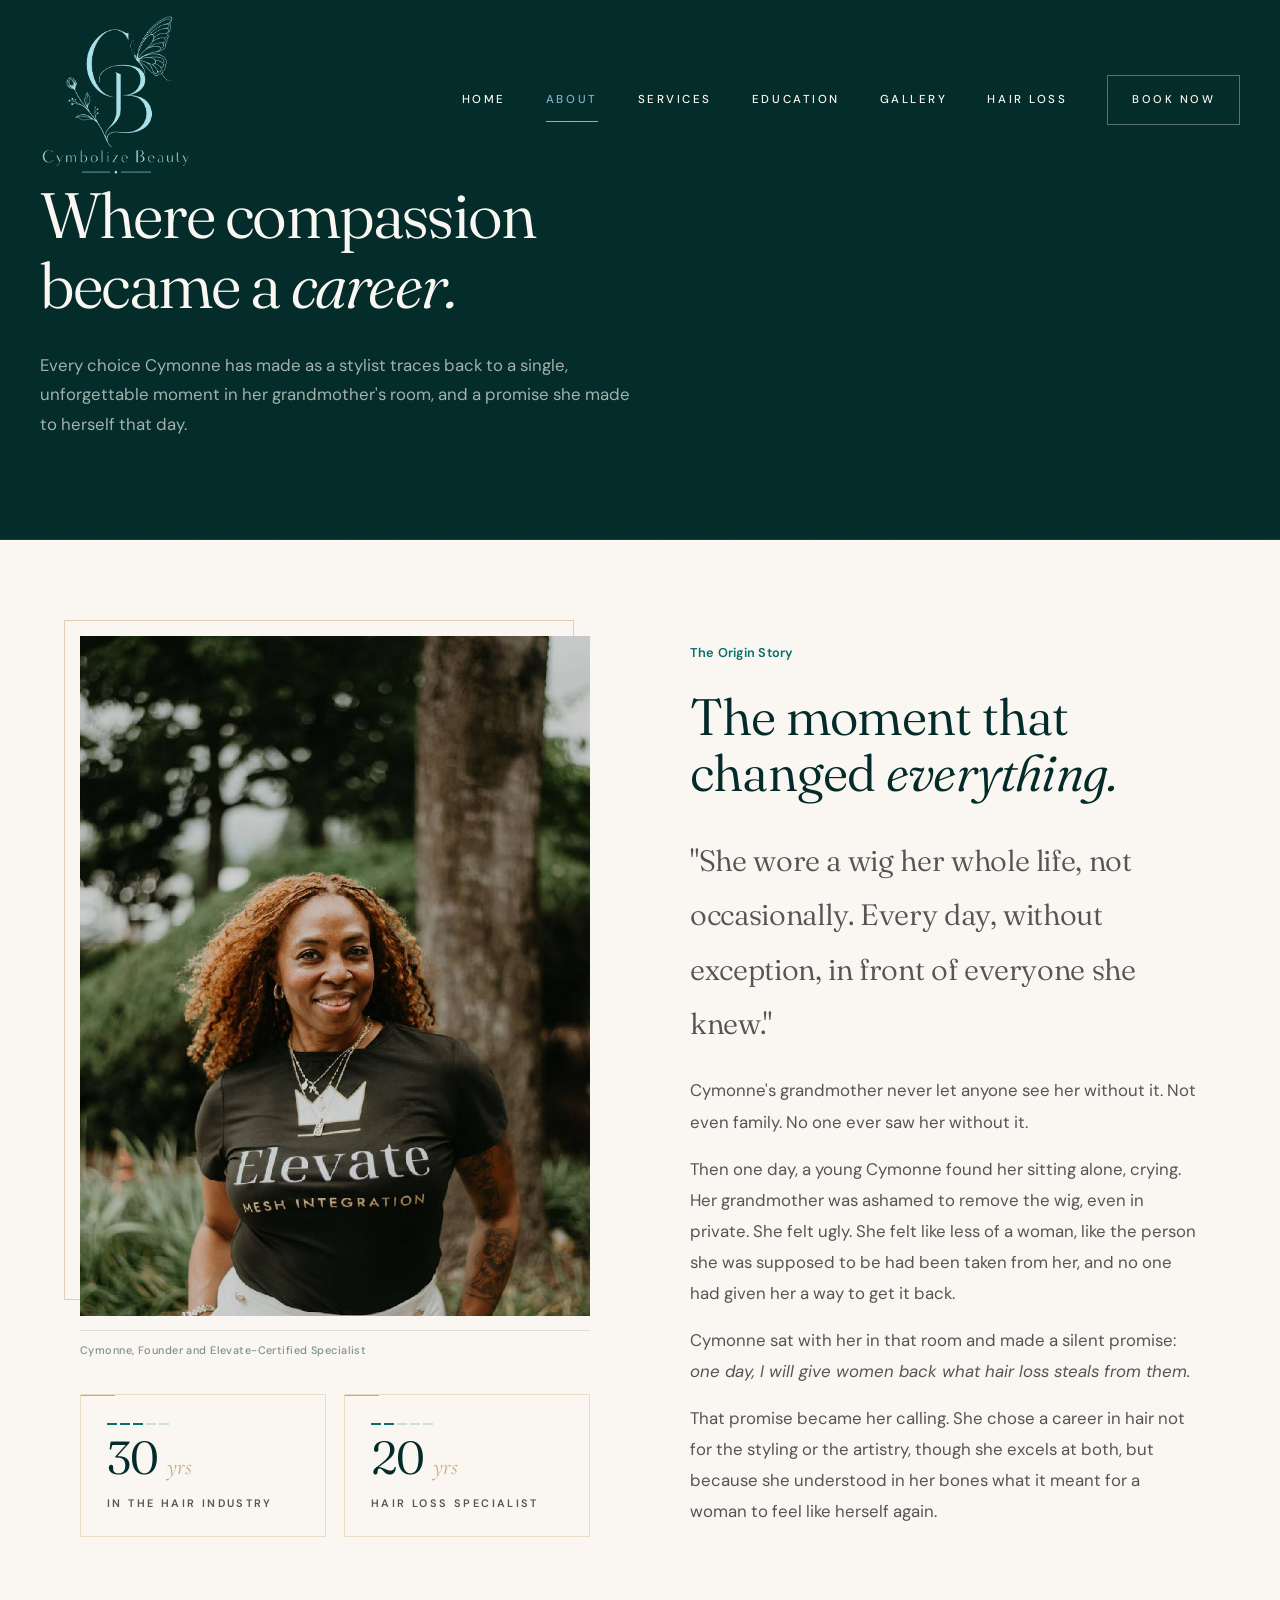
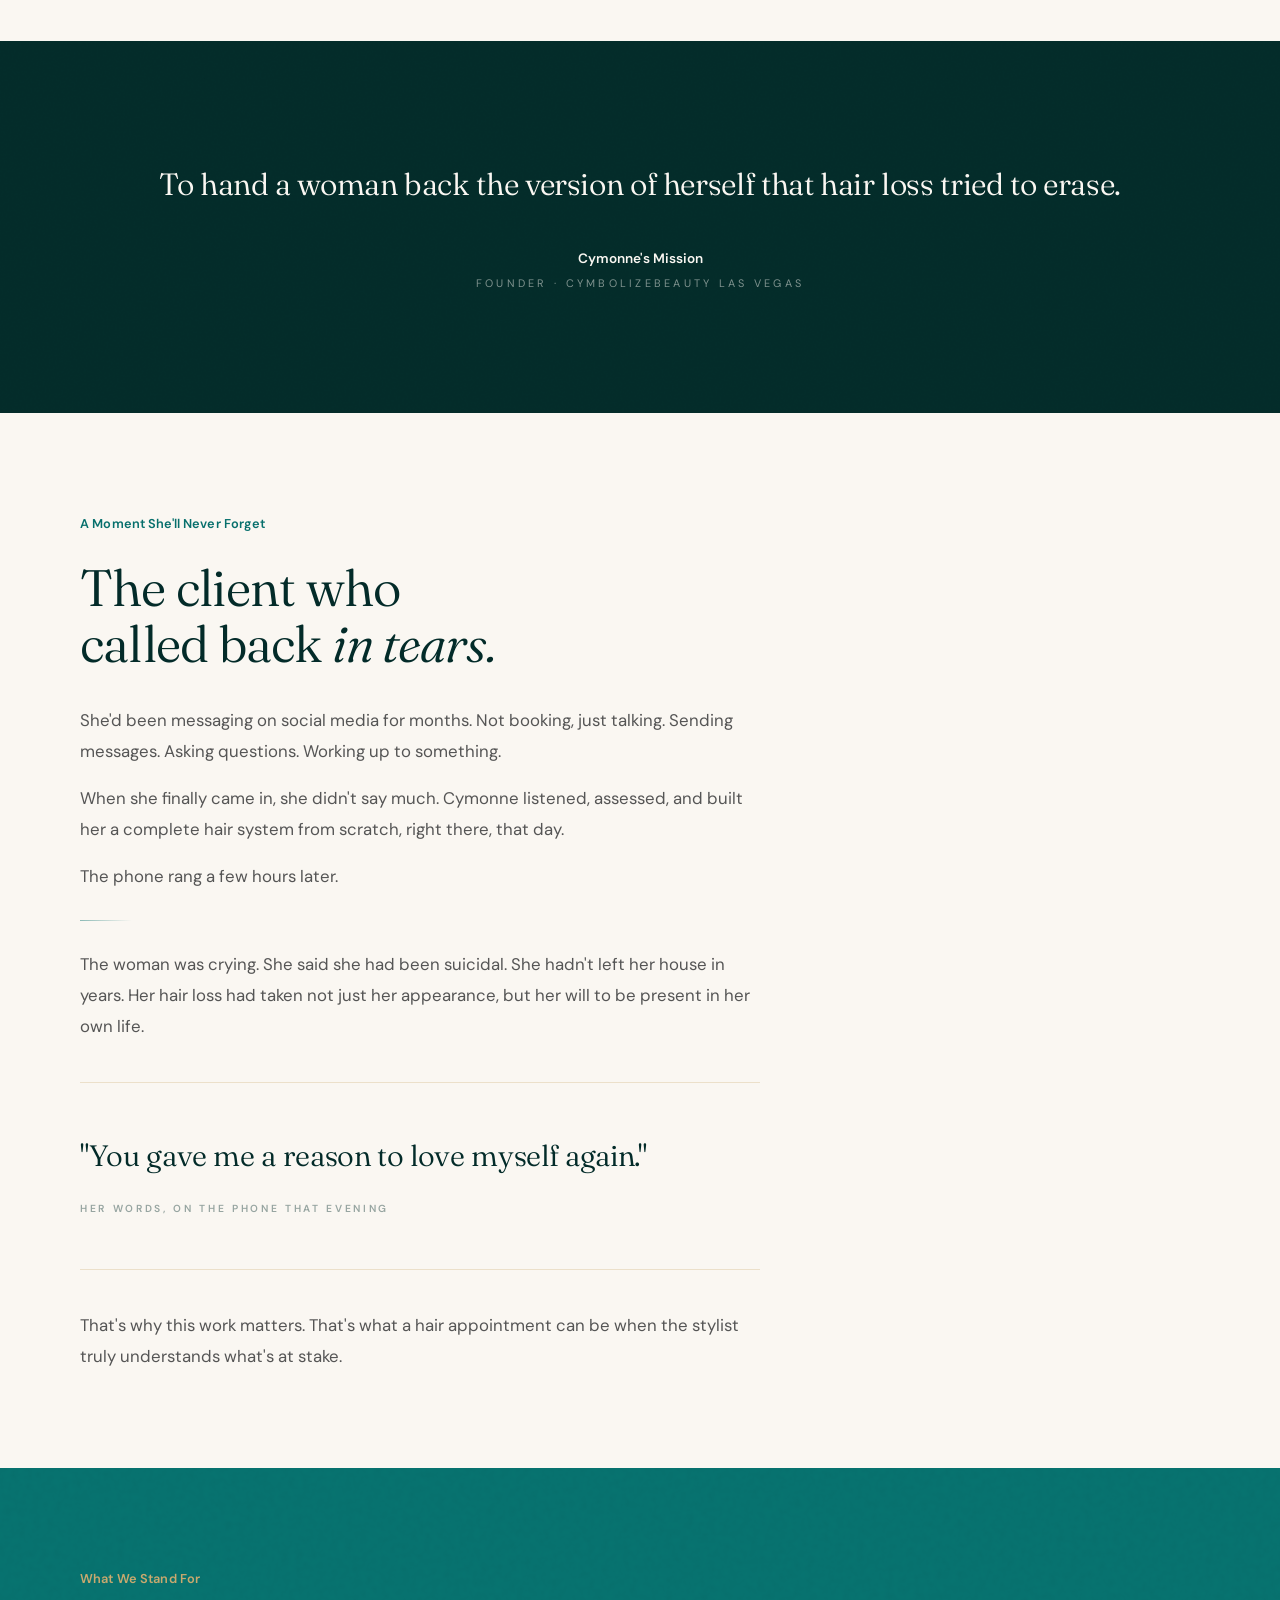
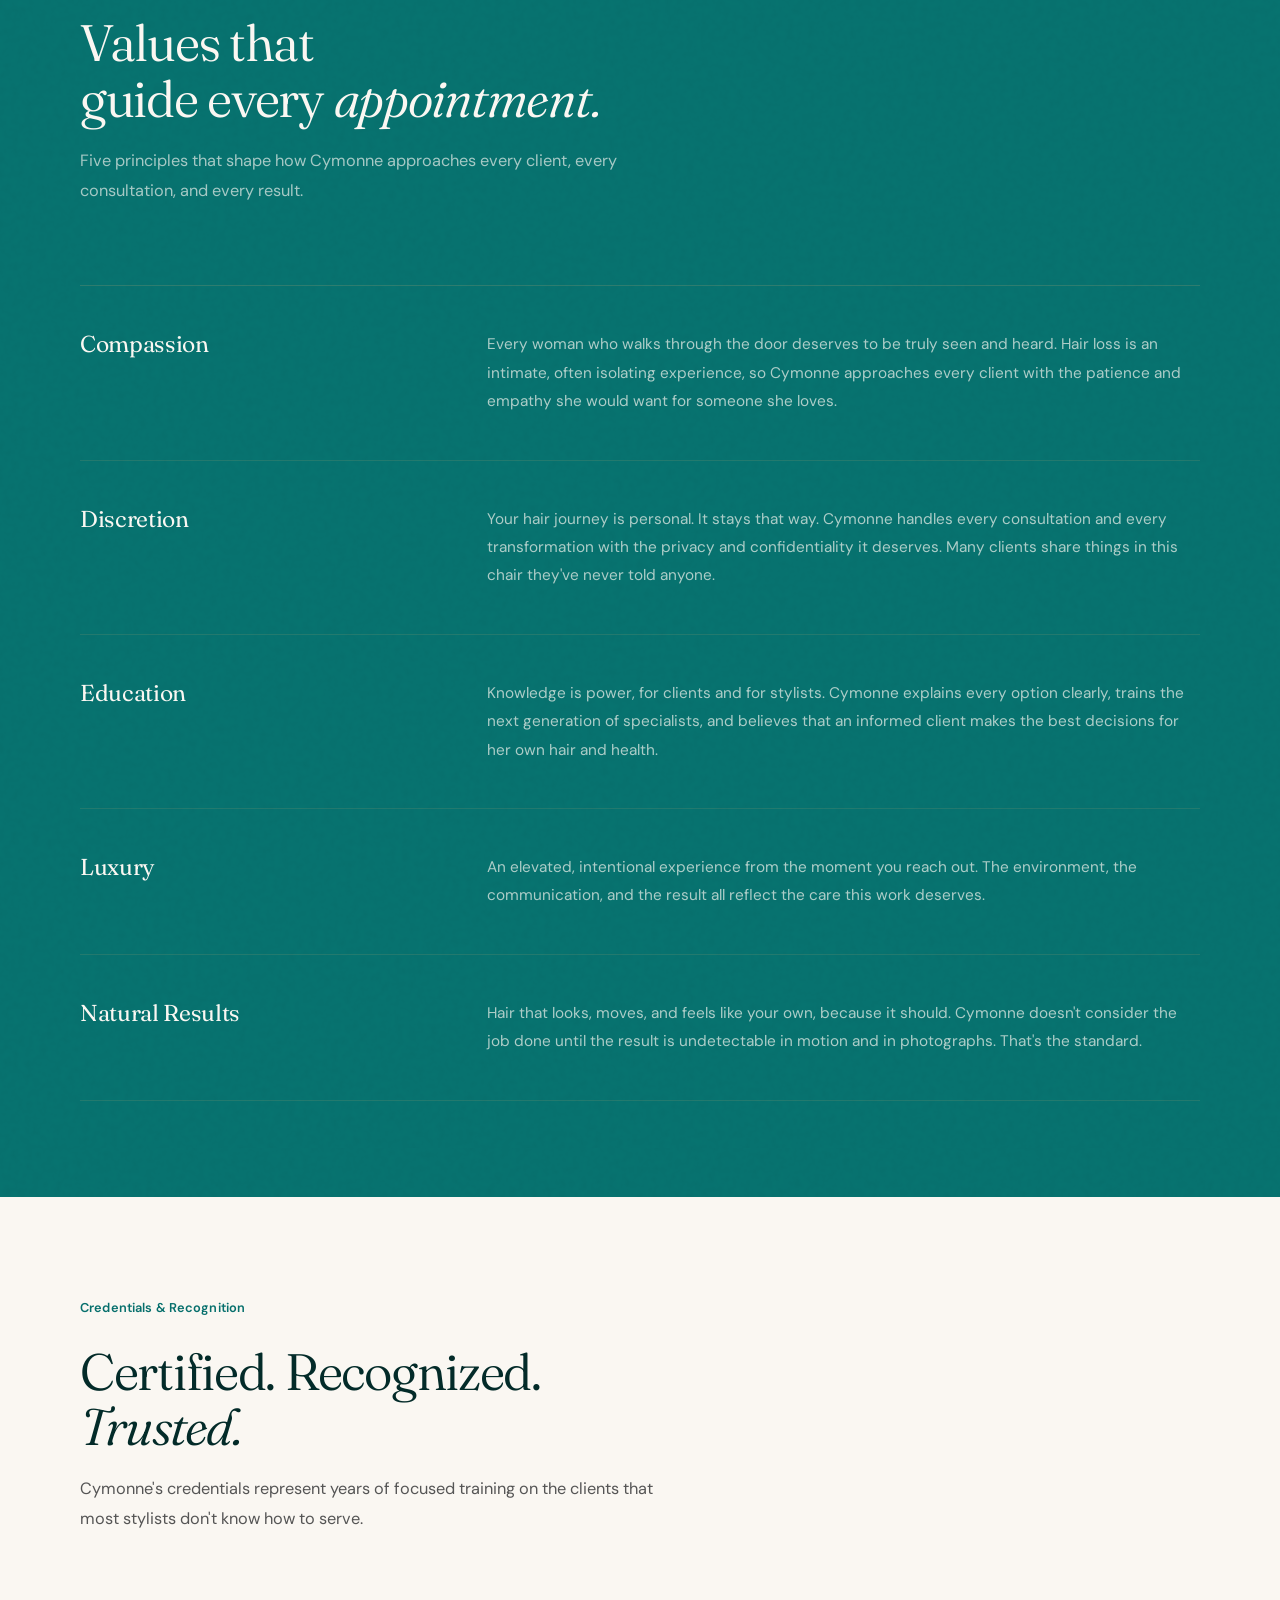
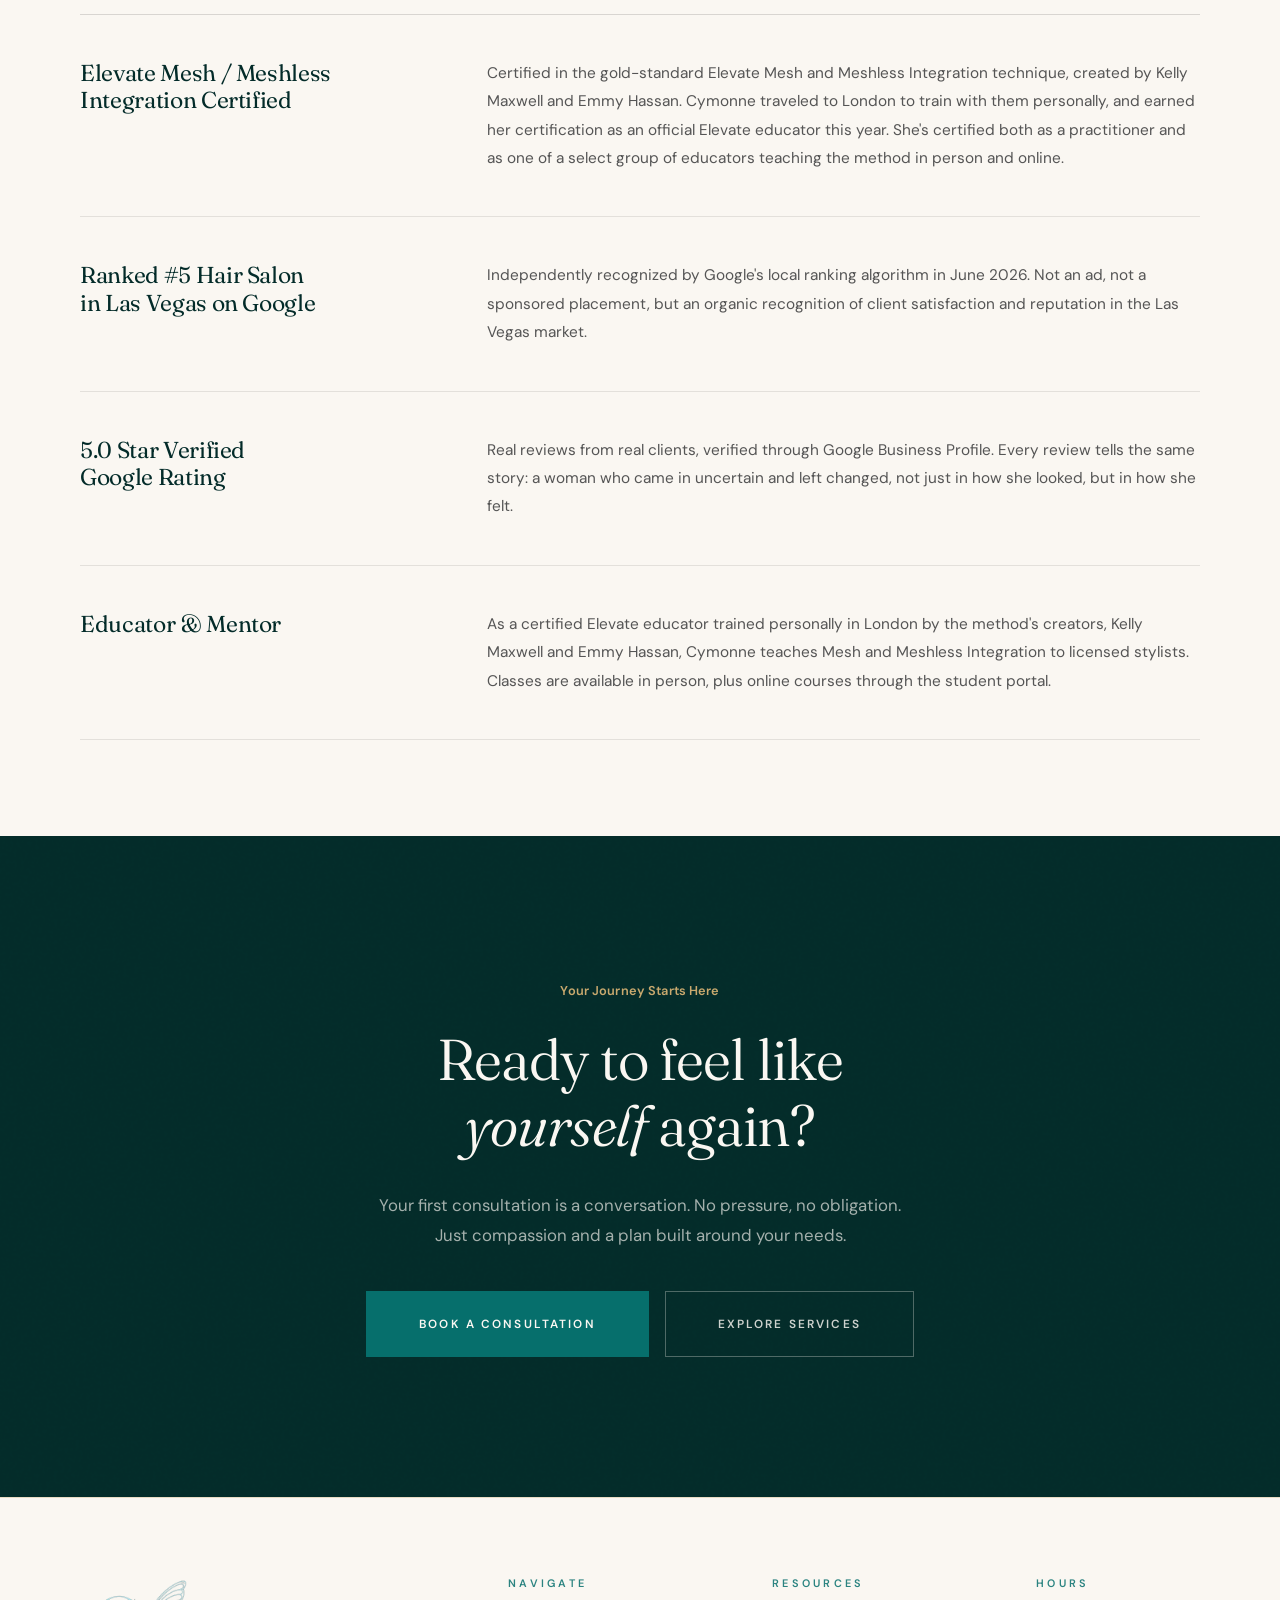
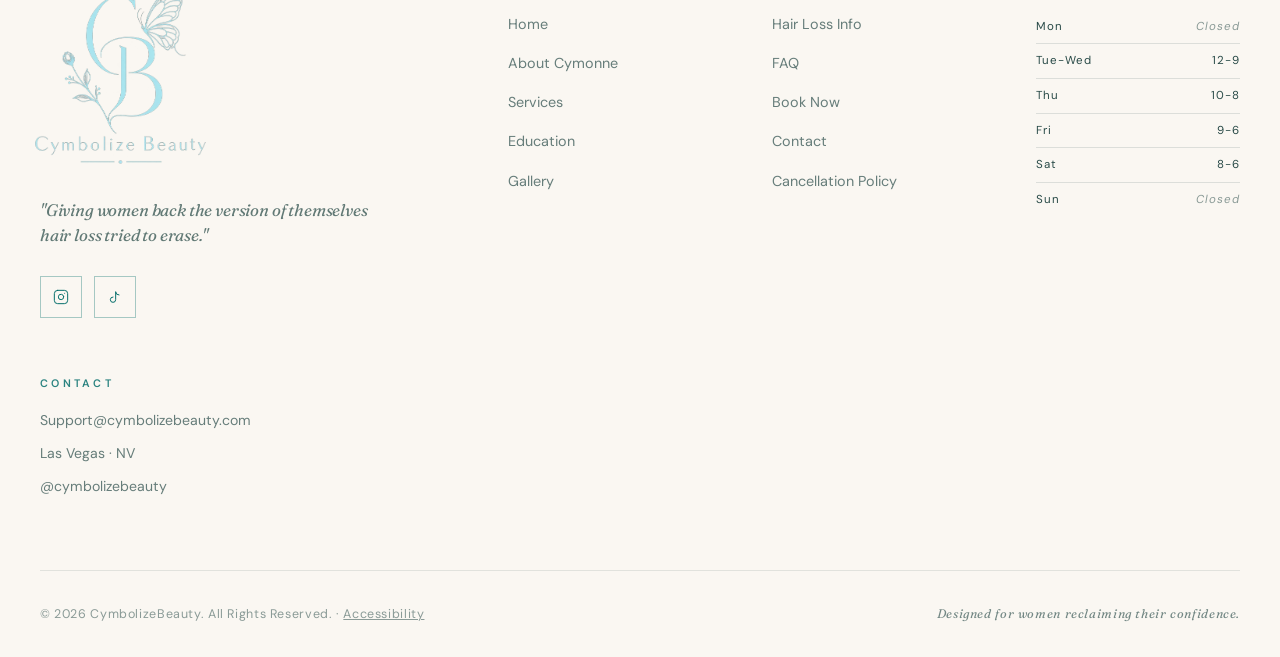
==== commit c08ca8c0: "Gallery unlabeled + categories removed, education in-person/online framing, FAQ pricing matches Glos" ====
--- a/about.html
+++ b/about.html
@@ -211,7 +211,7 @@
       <div class="condition reveal" style="border-bottom-color: rgba(20,20,20,0.1);">
         <div class="condition-num">01</div>
         <div class="condition-name" style="color: var(--ink);">Elevate Mesh / Meshless<br>Integration Certified</div>
-        <div class="condition-desc" style="color: var(--text-mid);">Certified in the gold-standard Elevate Mesh and Meshless Integration technique, created by Kelly Maxwell and Emmy Hassan. Cymonne traveled to London to train with them personally, and earned her certification as an official Elevate educator this year. She's certified both as a practitioner and as one of a select group of educators teaching the method nationwide.</div>
+        <div class="condition-desc" style="color: var(--text-mid);">Certified in the gold-standard Elevate Mesh and Meshless Integration technique, created by Kelly Maxwell and Emmy Hassan. Cymonne traveled to London to train with them personally, and earned her certification as an official Elevate educator this year. She's certified both as a practitioner and as one of a select group of educators teaching the method in person and online.</div>
       </div>
       <div class="condition reveal delay-1" style="border-bottom-color: rgba(20,20,20,0.1);">
         <div class="condition-num">02</div>
@@ -225,8 +225,8 @@
       </div>
       <div class="condition reveal delay-3" style="border-bottom-color: rgba(20,20,20,0.1);">
         <div class="condition-num">04</div>
-        <div class="condition-name" style="color: var(--ink);">Educator &amp; Mentor<br>Nationwide</div>
-        <div class="condition-desc" style="color: var(--text-mid);">As a certified Elevate educator trained personally in London by the method's creators, Kelly Maxwell and Emmy Hassan, Cymonne teaches Mesh and Meshless Integration to licensed stylists across the country. In-person classes at locations nationwide, plus online courses through the student portal.</div>
+        <div class="condition-name" style="color: var(--ink);">Educator &amp; Mentor</div>
+        <div class="condition-desc" style="color: var(--text-mid);">As a certified Elevate educator trained personally in London by the method's creators, Kelly Maxwell and Emmy Hassan, Cymonne teaches Mesh and Meshless Integration to licensed stylists. Classes are available in person, plus online courses through the student portal.</div>
       </div>
     </div>
   </div>
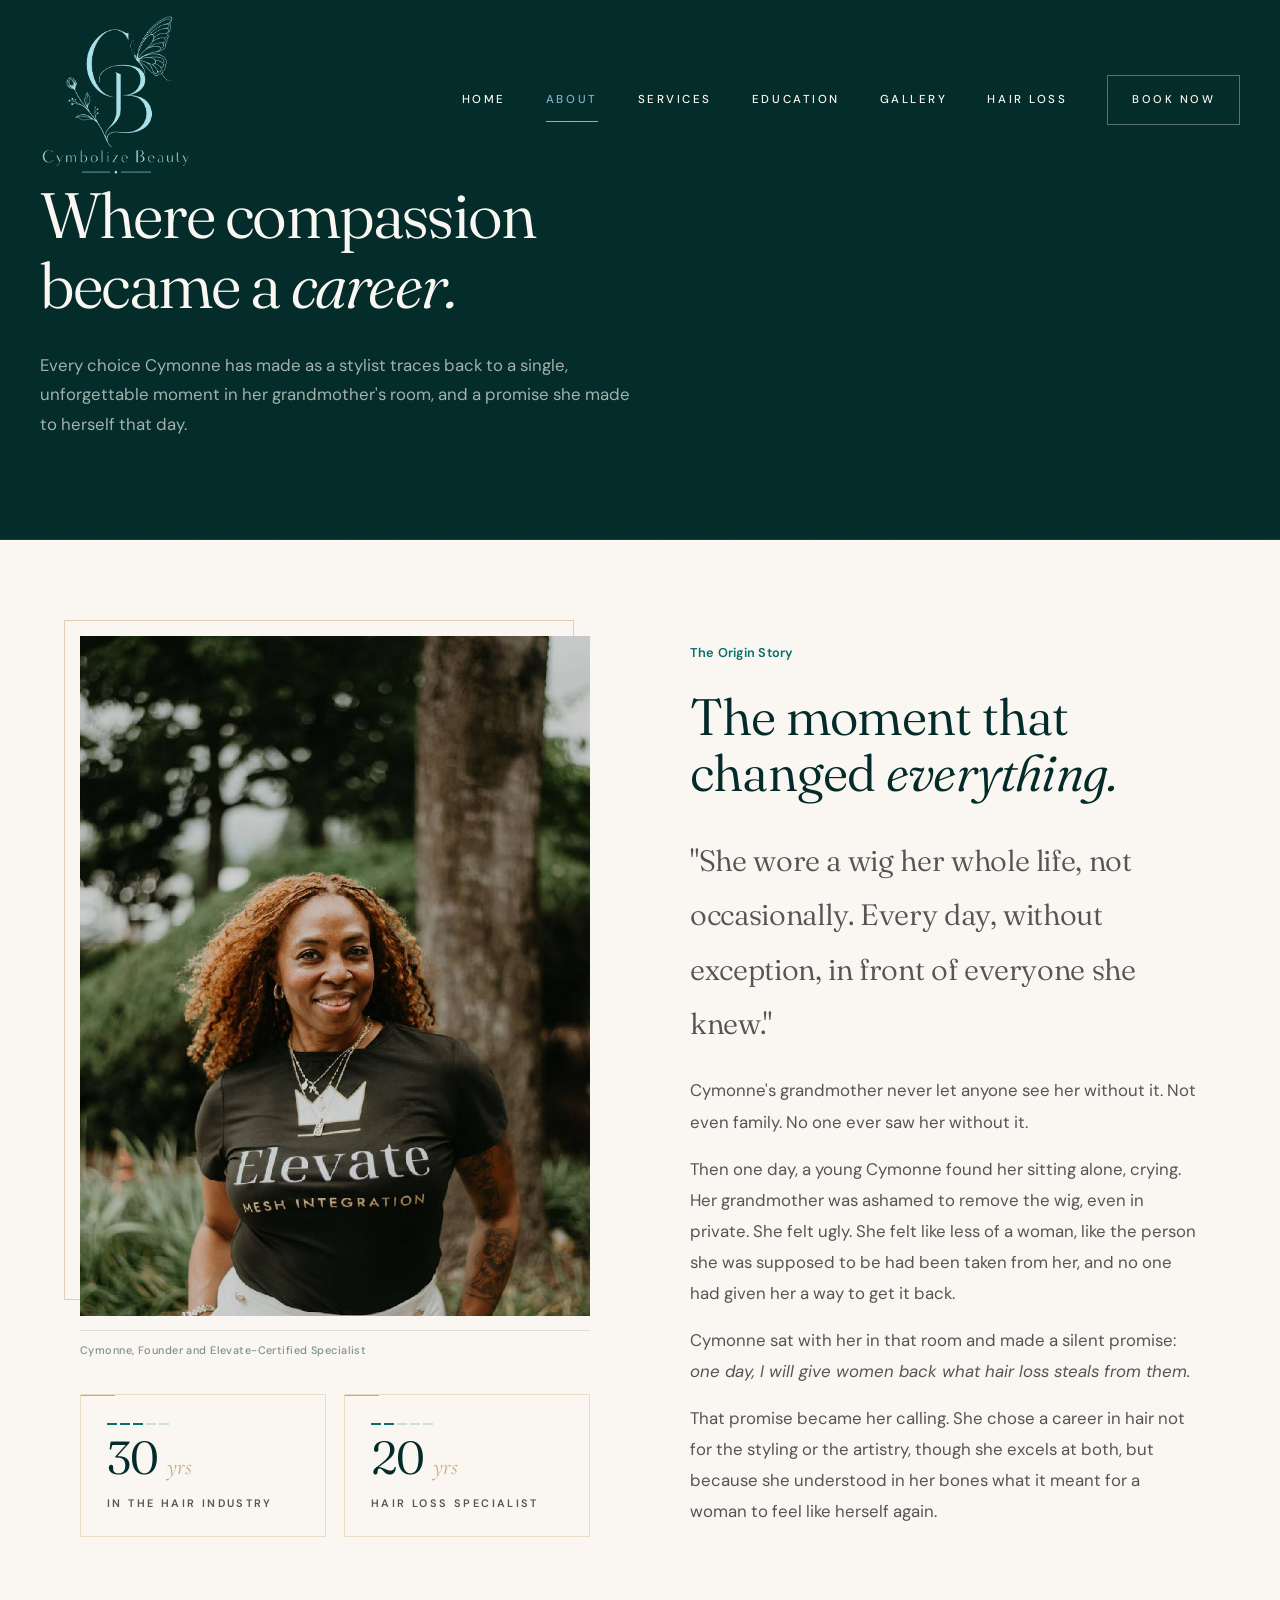
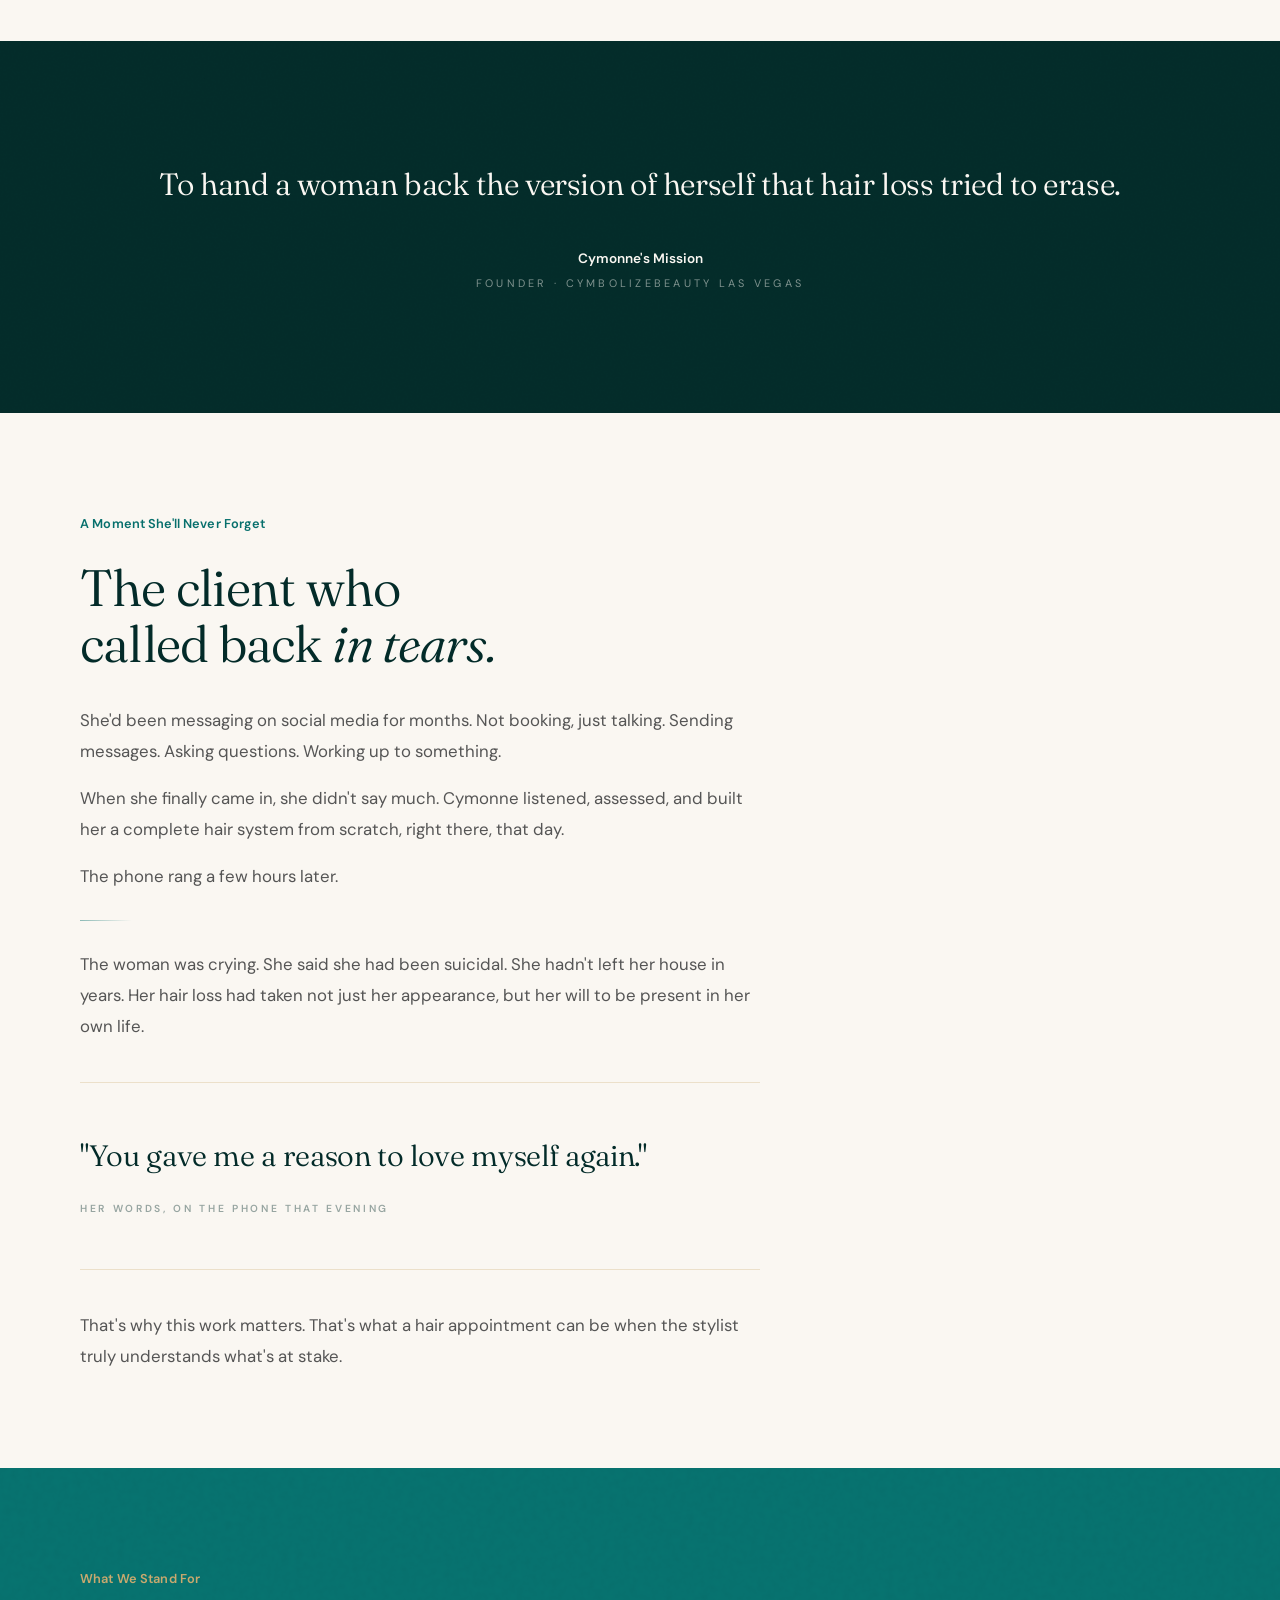
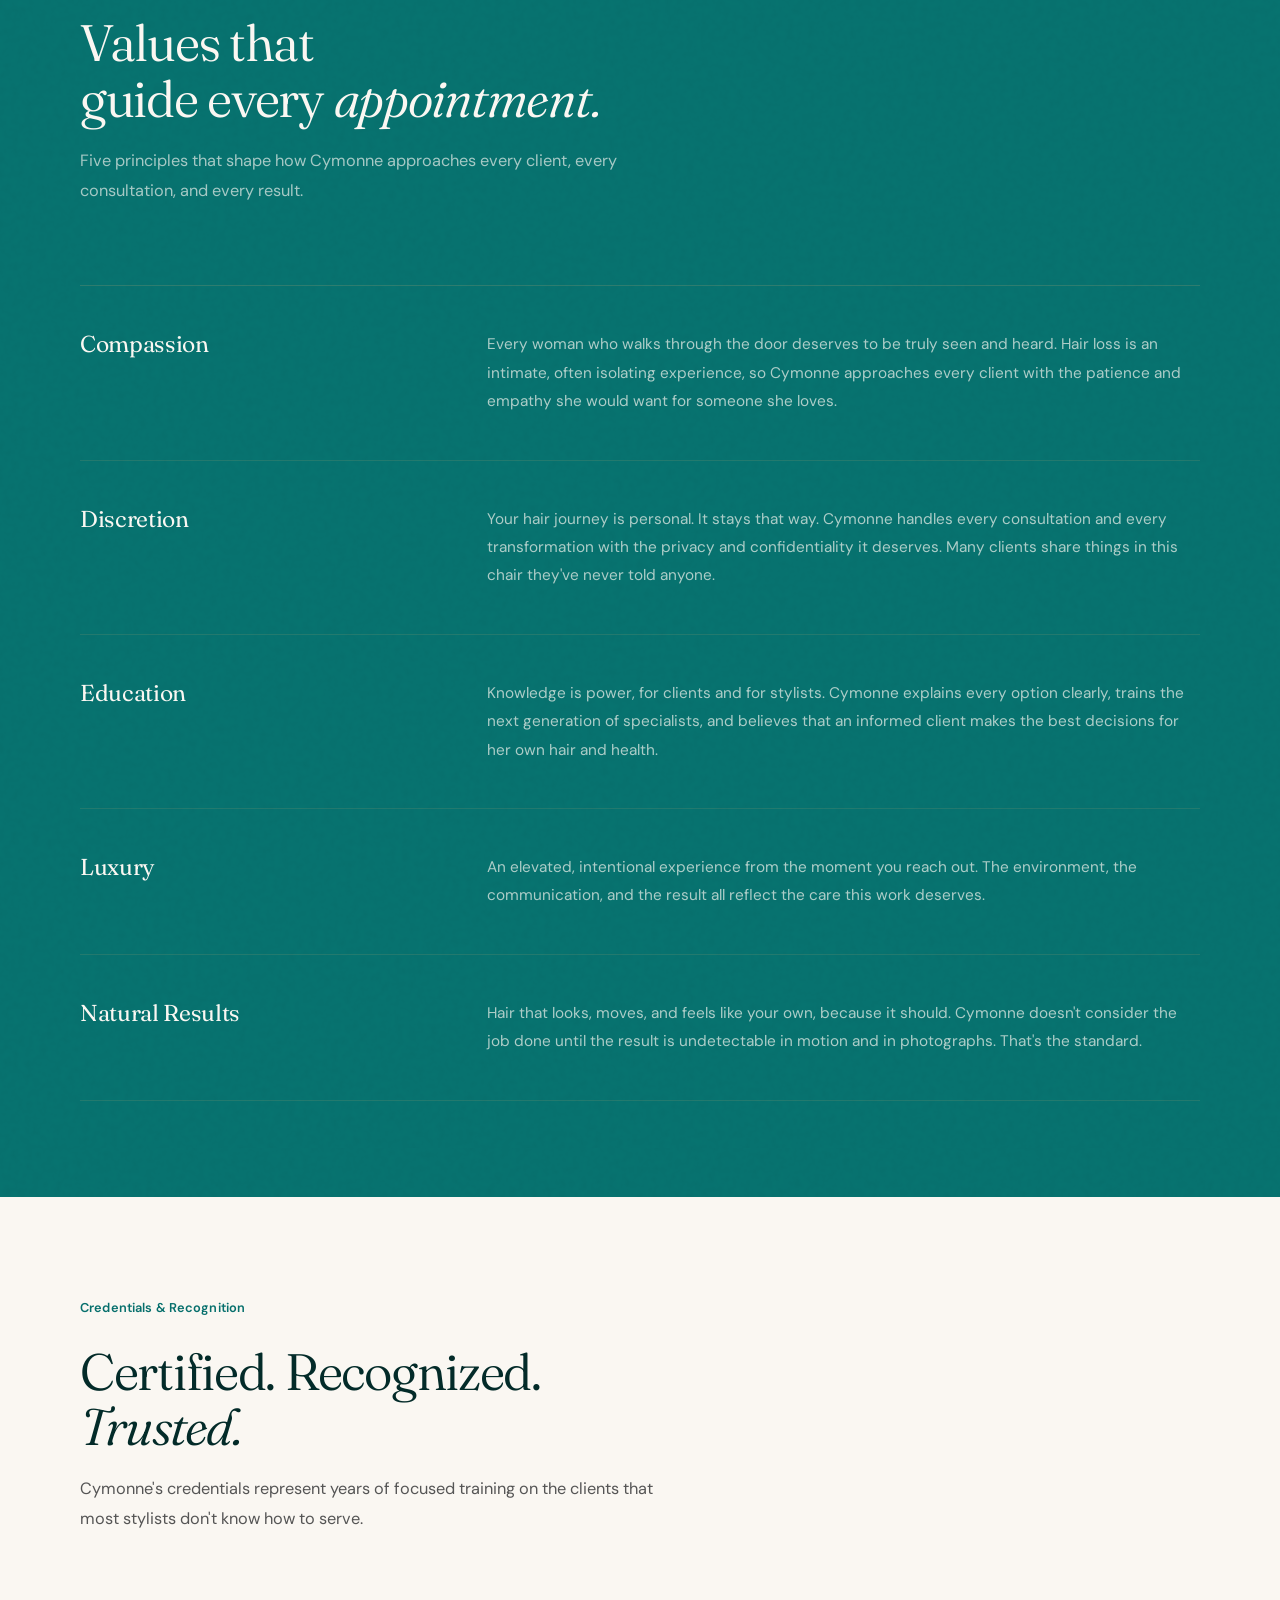
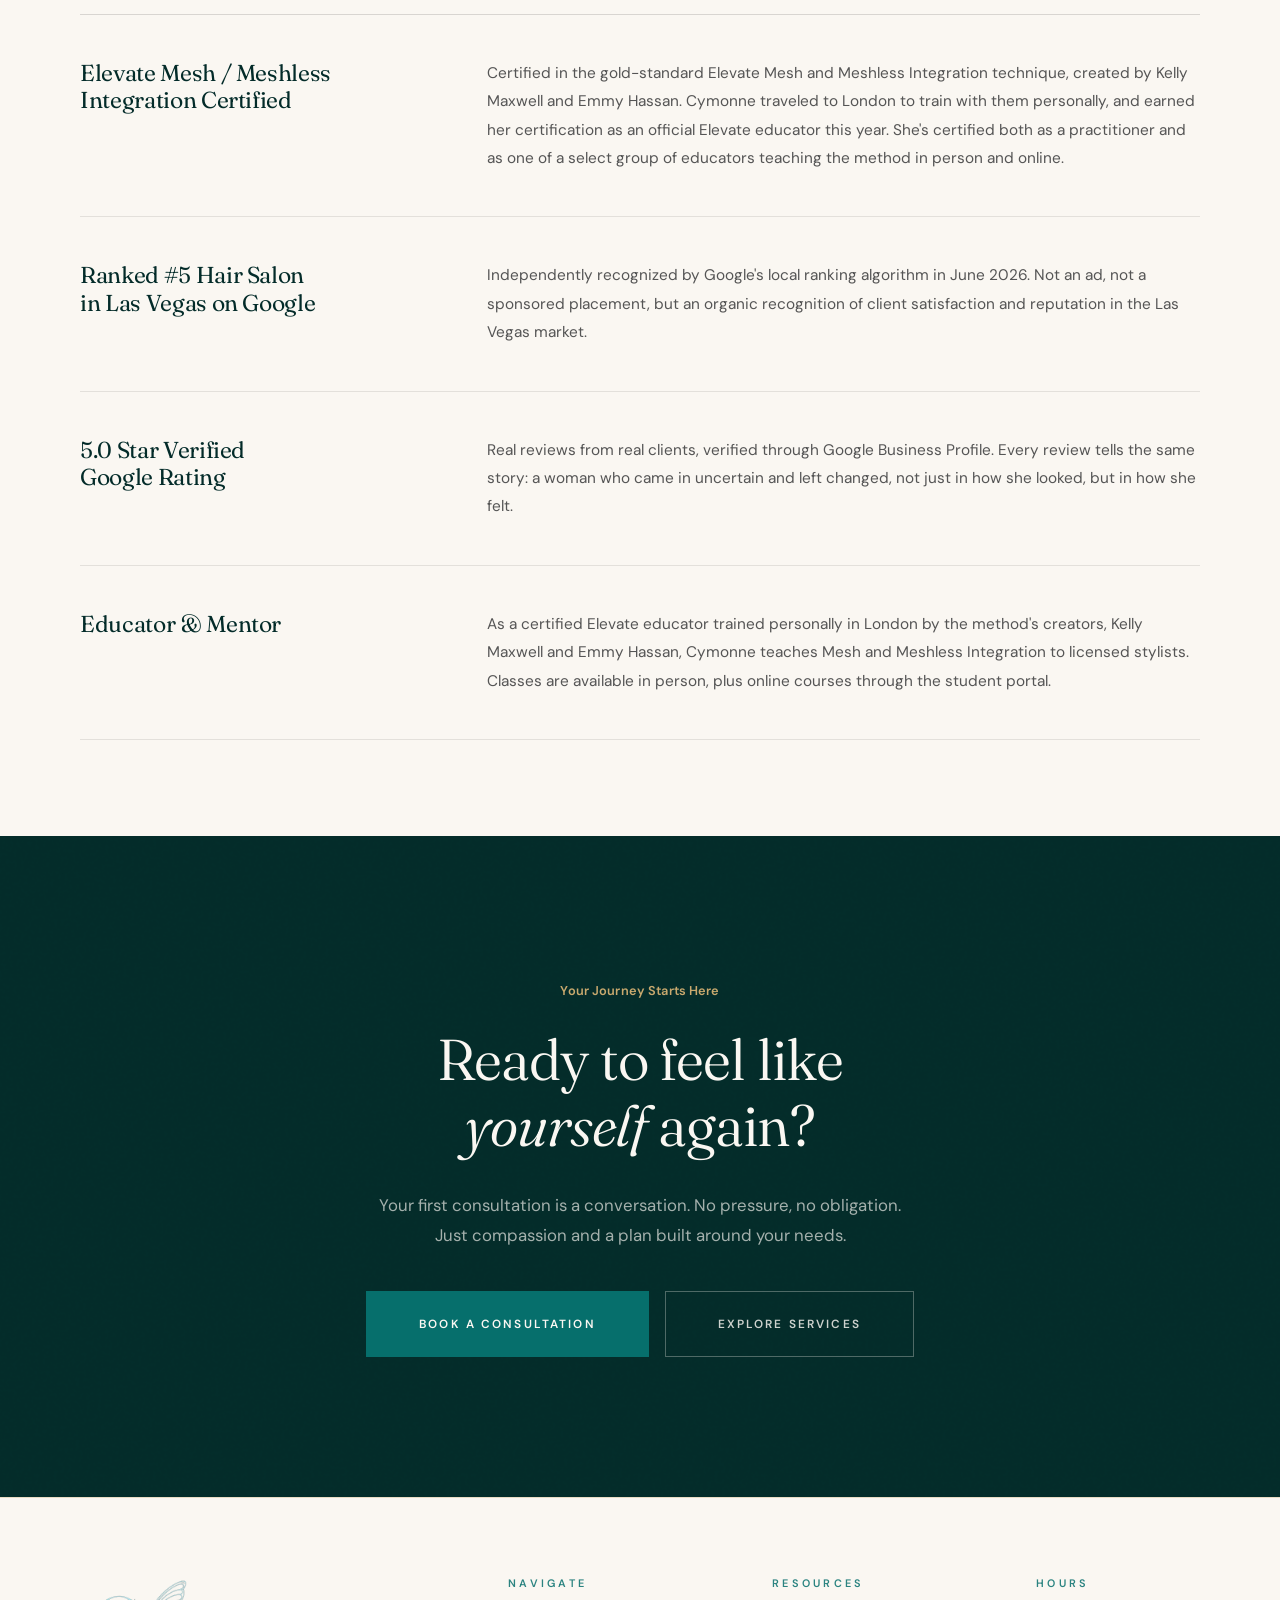
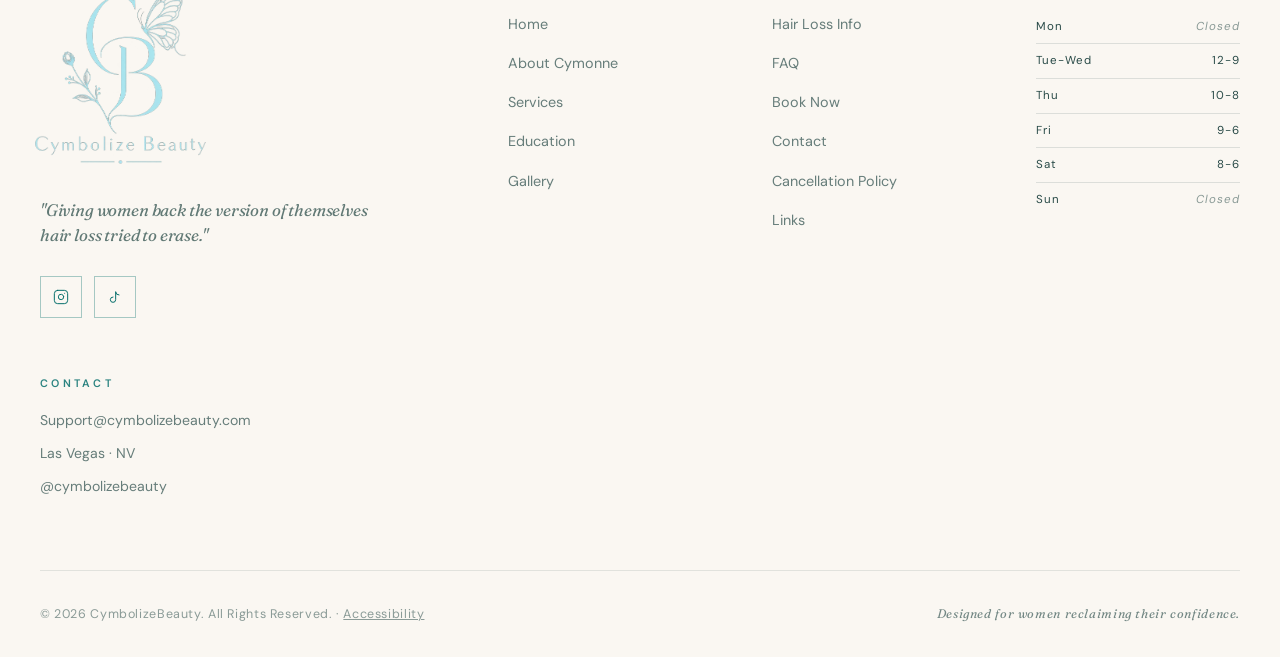
==== commit c291aee5: "Add links page (linktree-style) + footer Links entry sitewide" ====
--- a/about.html
+++ b/about.html
@@ -280,6 +280,7 @@
           <li><a href="https://cymbolizebeauty.glossgenius.com/services" target="_blank" rel="noopener">Book Now</a></li>
           <li><a href="contact.html">Contact</a></li>
           <li><a href="contact.html#policy">Cancellation Policy</a></li>
+          <li><a href="links.html">Links</a></li>
         </ul>
       </div>
       <div class="footer-col">
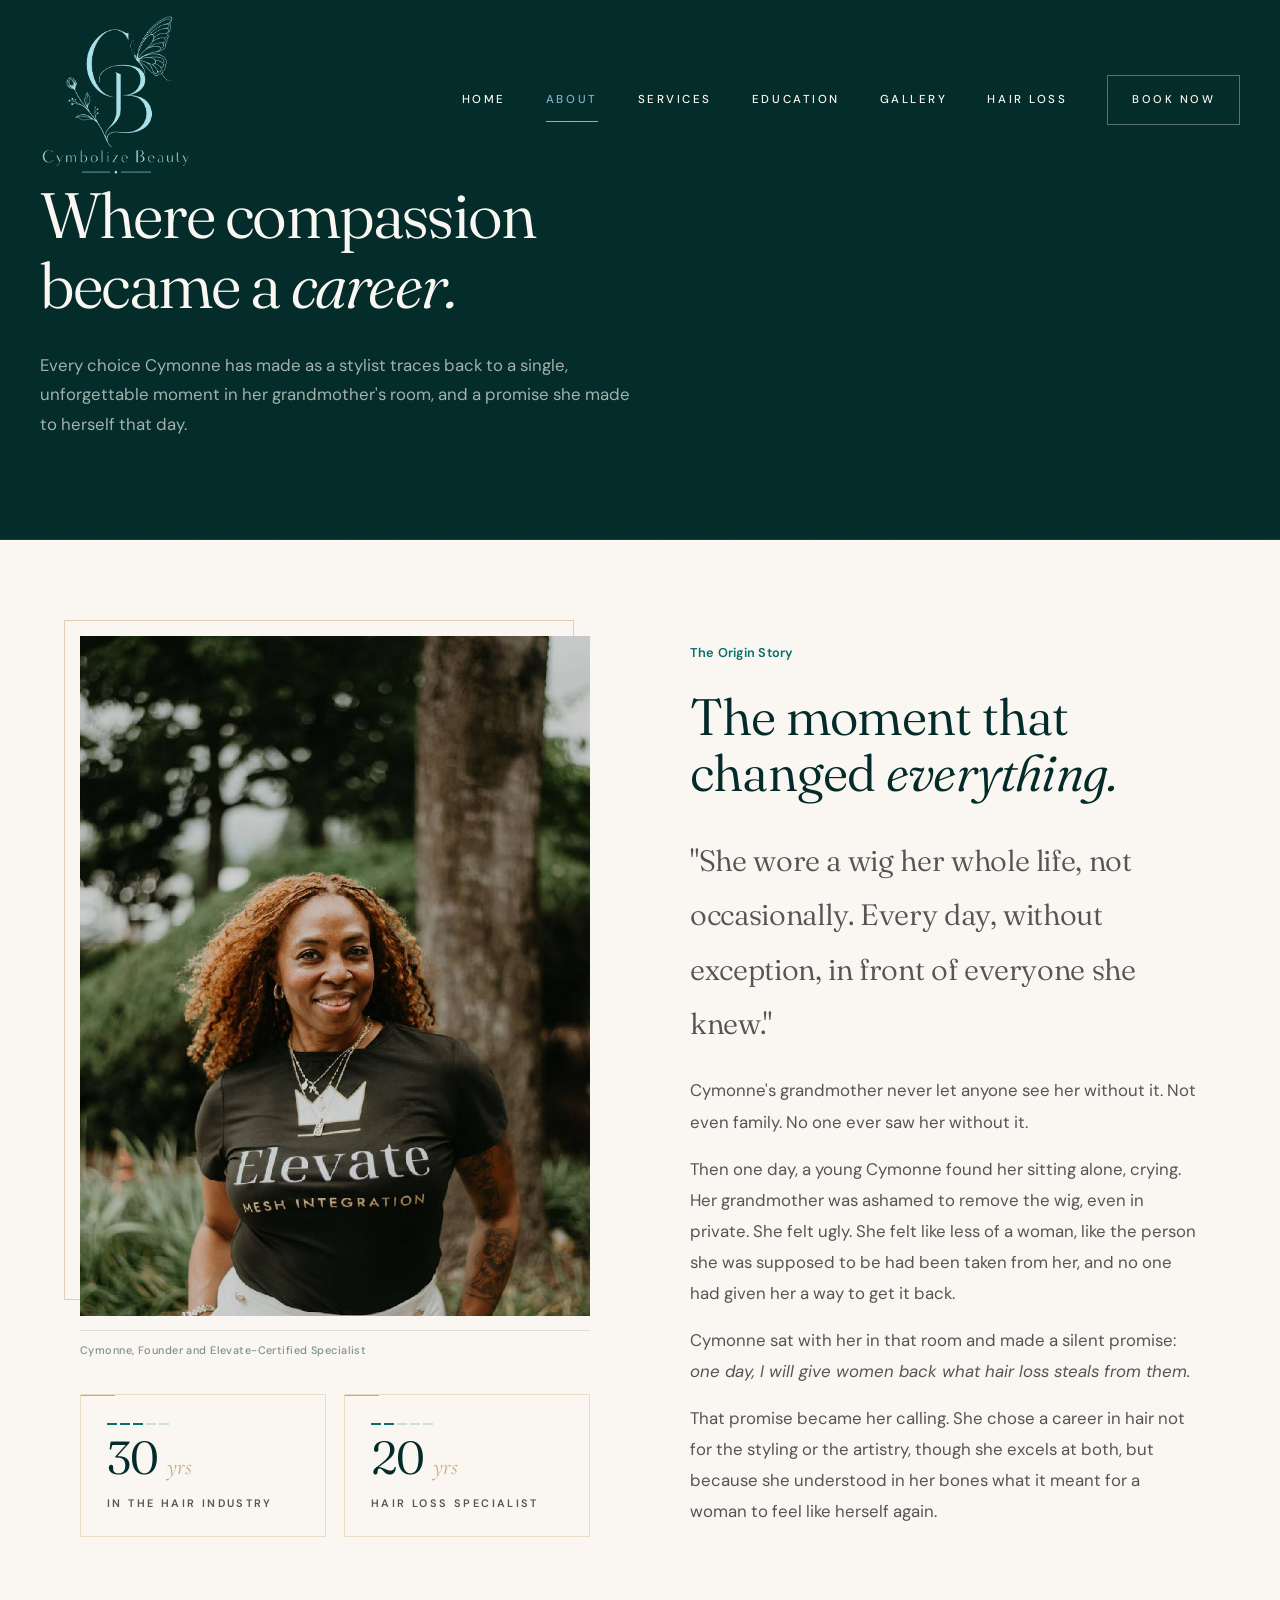
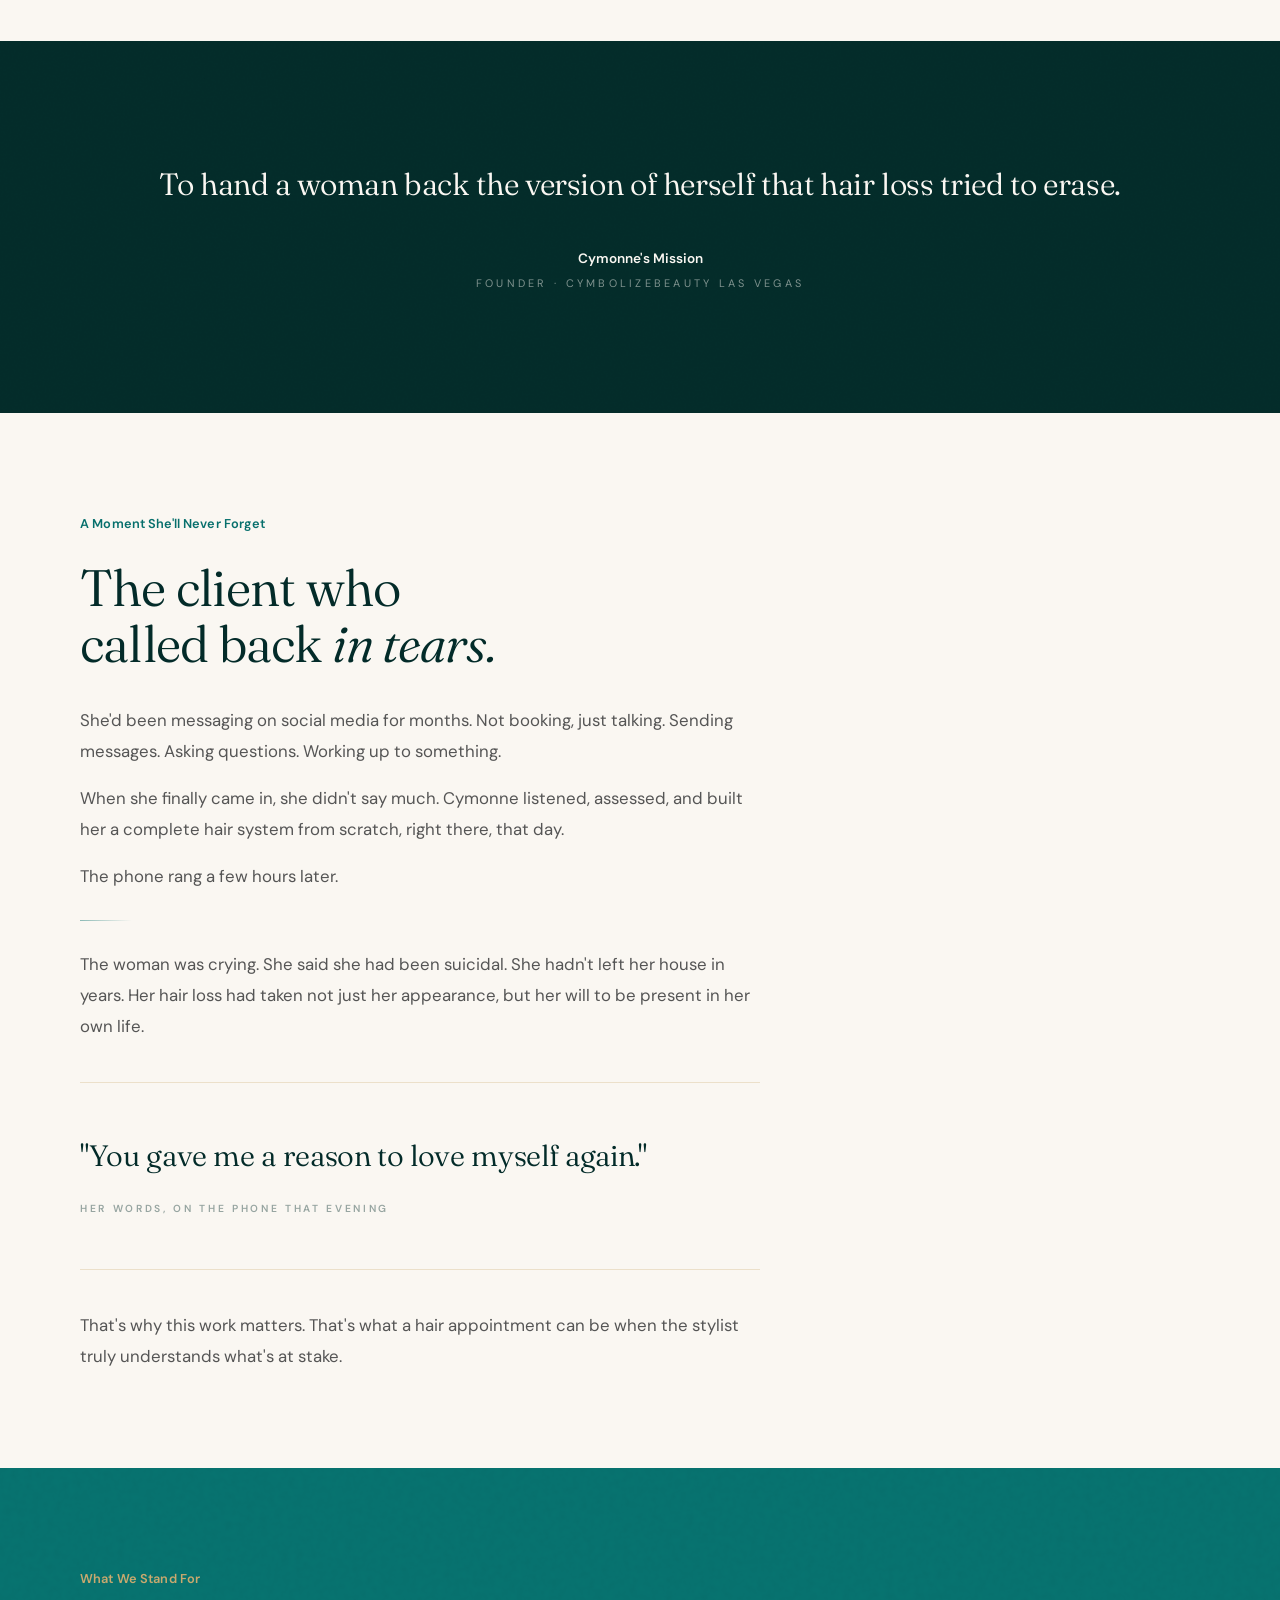
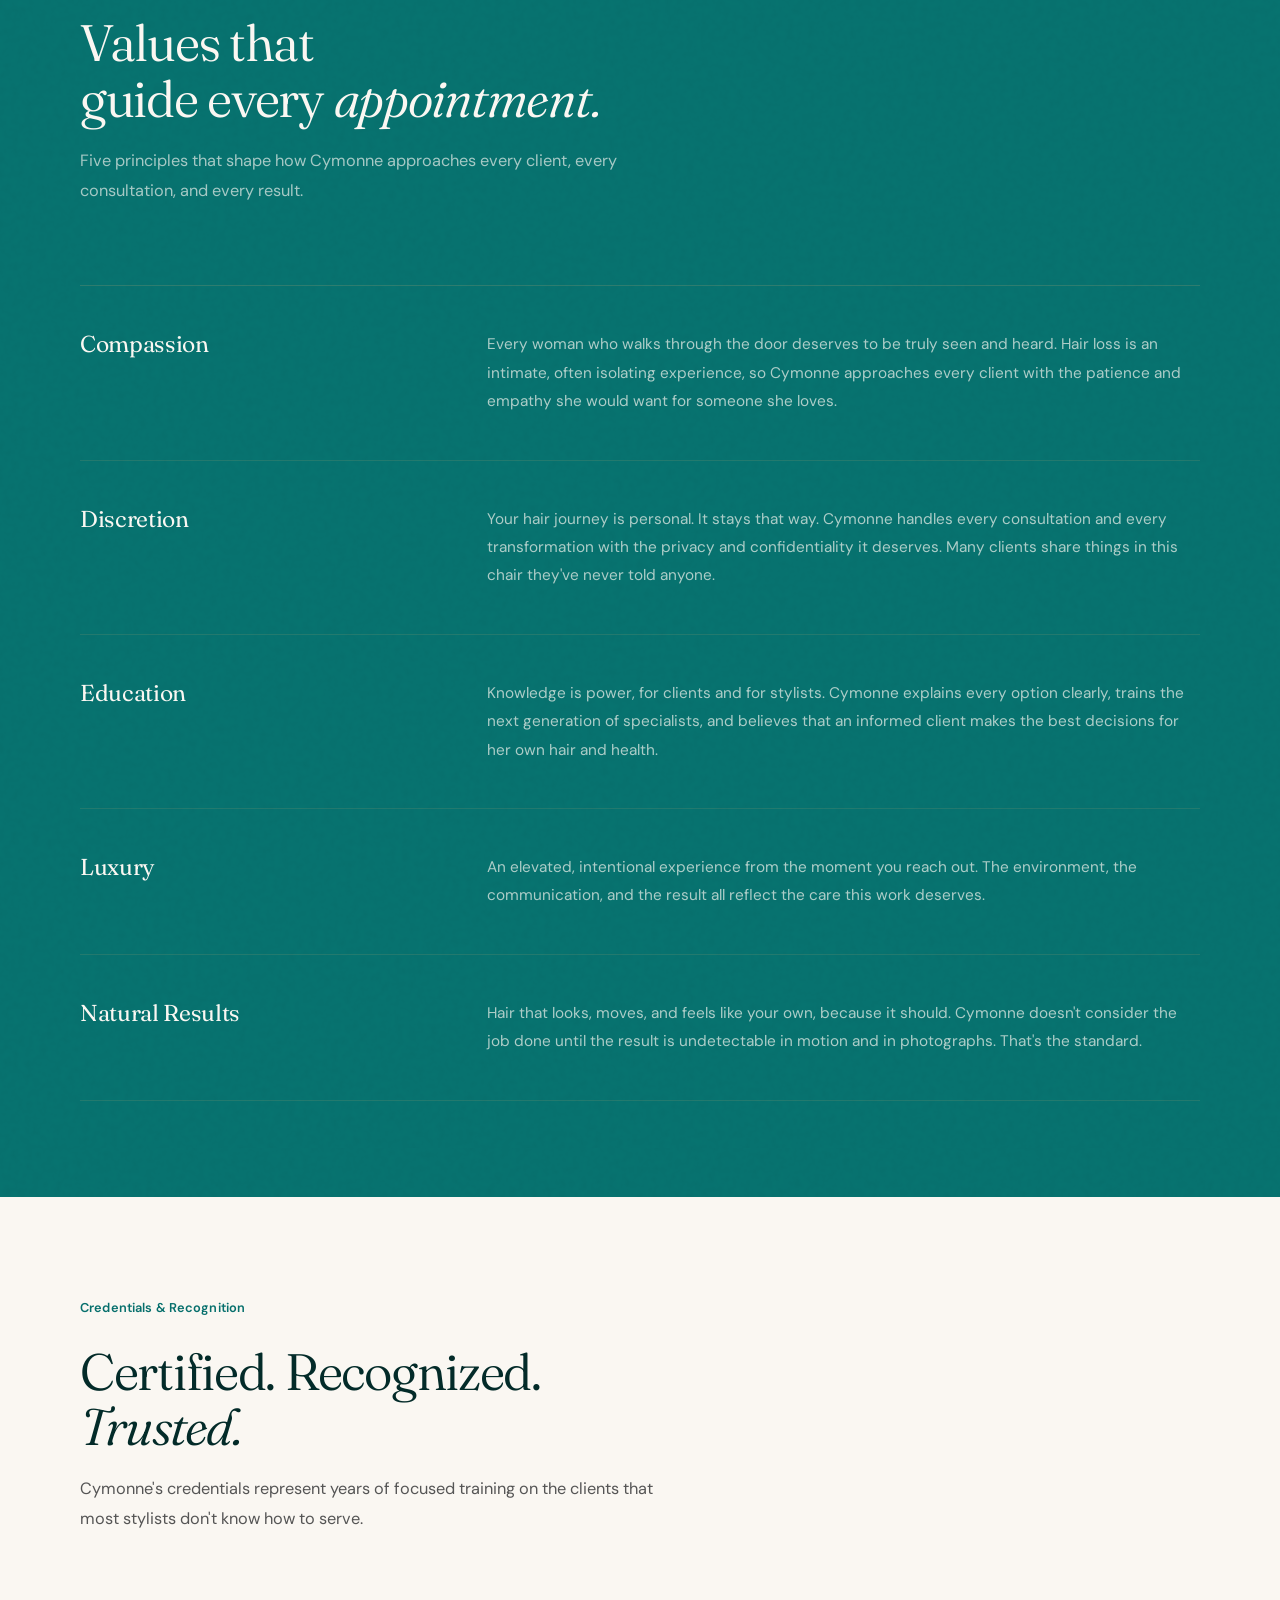
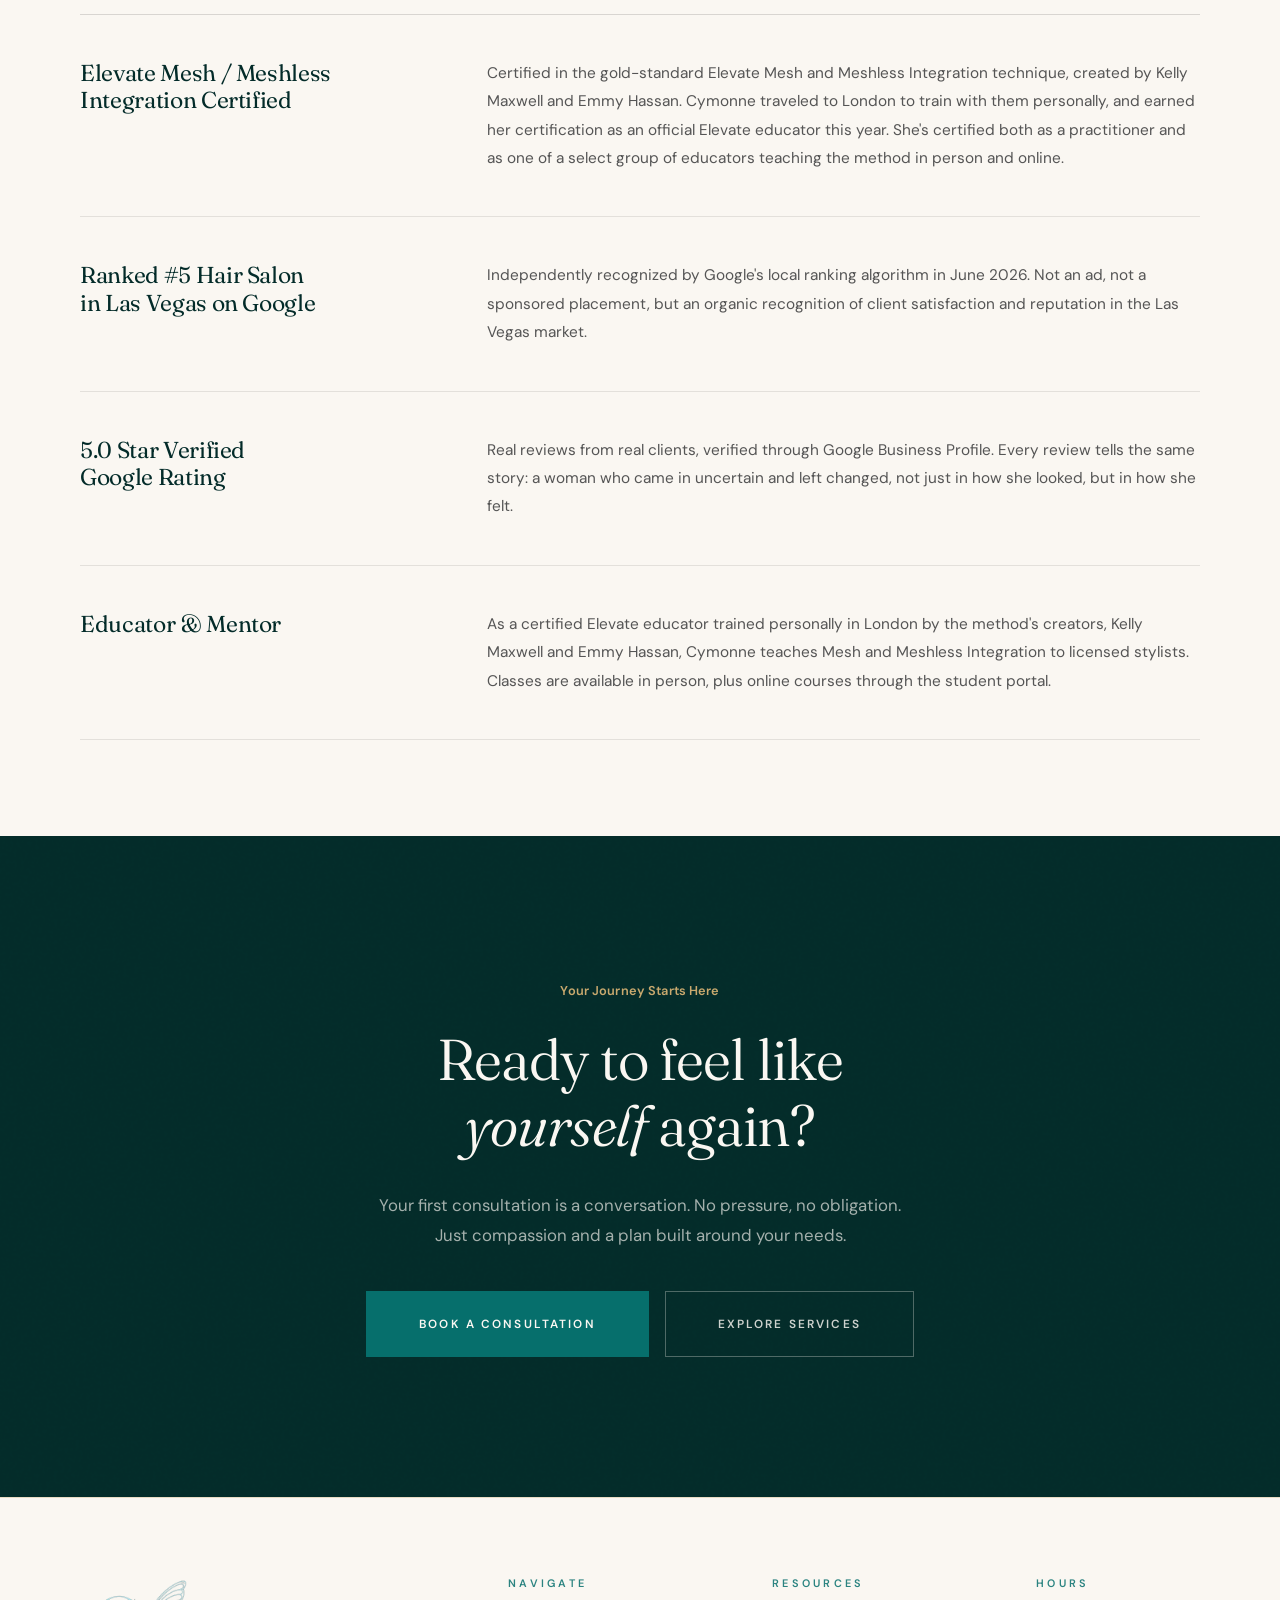
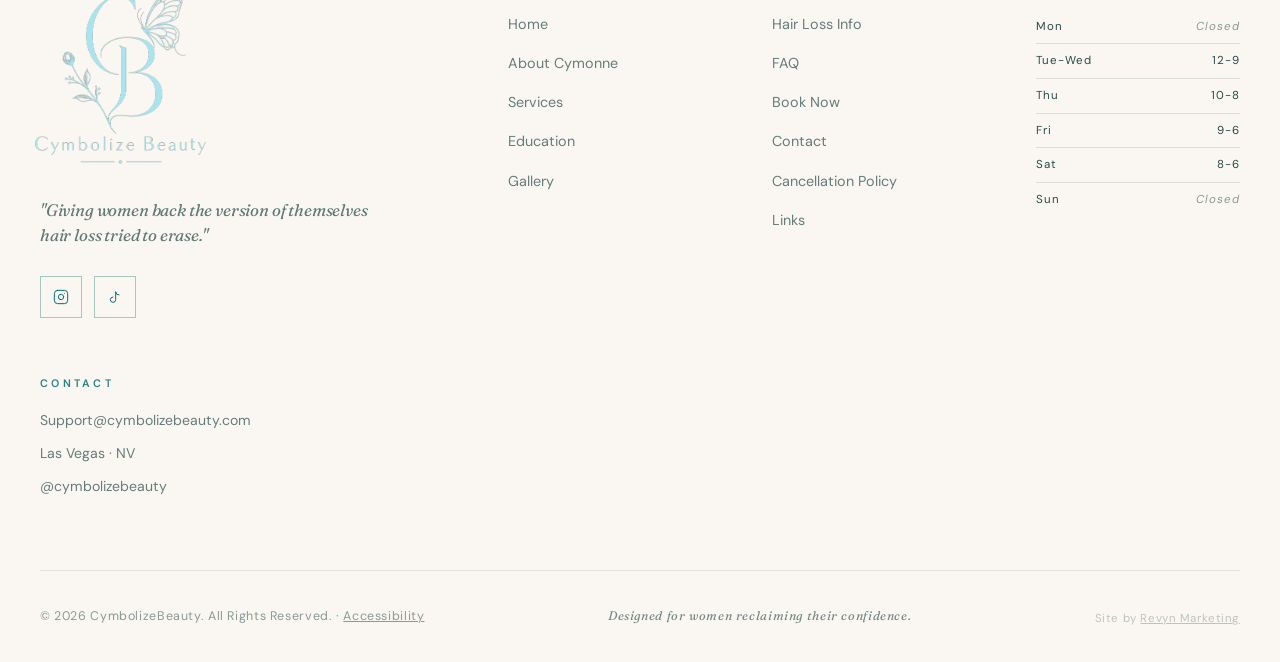
==== commit 6db29edc: "Footer: add 'Site by Revyn Marketing' credit with link to revynmarketingagency.com" ====
--- a/about.html
+++ b/about.html
@@ -6,6 +6,18 @@
   <title>About Cymonne | CymbolizeBeauty Las Vegas</title>
   <meta name="description" content="Meet Cymonne, the Las Vegas hair loss specialist whose grandmother's tears became a lifelong mission to restore women's confidence through specialized hair care." />
   <link rel="canonical" href="https://cymbolizebeauty.com/about.html" />
+  <meta name="robots" content="index, follow, max-image-preview:large" />
+
+  <meta property="og:type" content="website" />
+  <meta property="og:url" content="https://cymbolizebeauty.com/about.html" />
+  <meta property="og:title" content="About Cymonne | CymbolizeBeauty Las Vegas" />
+  <meta property="og:description" content="Meet Cymonne, the Las Vegas hair loss specialist whose grandmother's tears became a lifelong mission to restore women's confidence through specialized hair care." />
+  <meta property="og:image" content="https://cymbolizebeauty.com/hero.jpg" />
+  <meta property="og:site_name" content="CymbolizeBeauty" />
+  <meta name="twitter:card" content="summary_large_image" />
+  <meta name="twitter:title" content="About Cymonne | CymbolizeBeauty Las Vegas" />
+  <meta name="twitter:description" content="Meet Cymonne, the Las Vegas hair loss specialist whose grandmother's tears became a lifelong mission to restore women's confidence through specialized hair care." />
+  <meta name="twitter:image" content="https://cymbolizebeauty.com/hero.jpg" />
   <link rel="preconnect" href="https://fonts.googleapis.com" />
   <link rel="preconnect" href="https://fonts.gstatic.com" crossorigin />
   <link rel="stylesheet" href="styles.css?v=20260819b" />
@@ -304,6 +316,7 @@
     <div class="footer-bottom">
       <p>© 2026 CymbolizeBeauty. All Rights Reserved. &middot; <a href="accessibility.html" style="color: inherit; text-decoration: underline;">Accessibility</a></p>
       <p><em>Designed for women reclaiming their confidence.</em></p>
+      <p style="margin-top:0.4rem;font-size:0.72rem;opacity:0.55;">Site by <a href="https://revynmarketingagency.com" target="_blank" rel="noopener" style="color:inherit;text-decoration:underline;">Revyn Marketing</a></p>
     </div>
   </div>
 </footer>
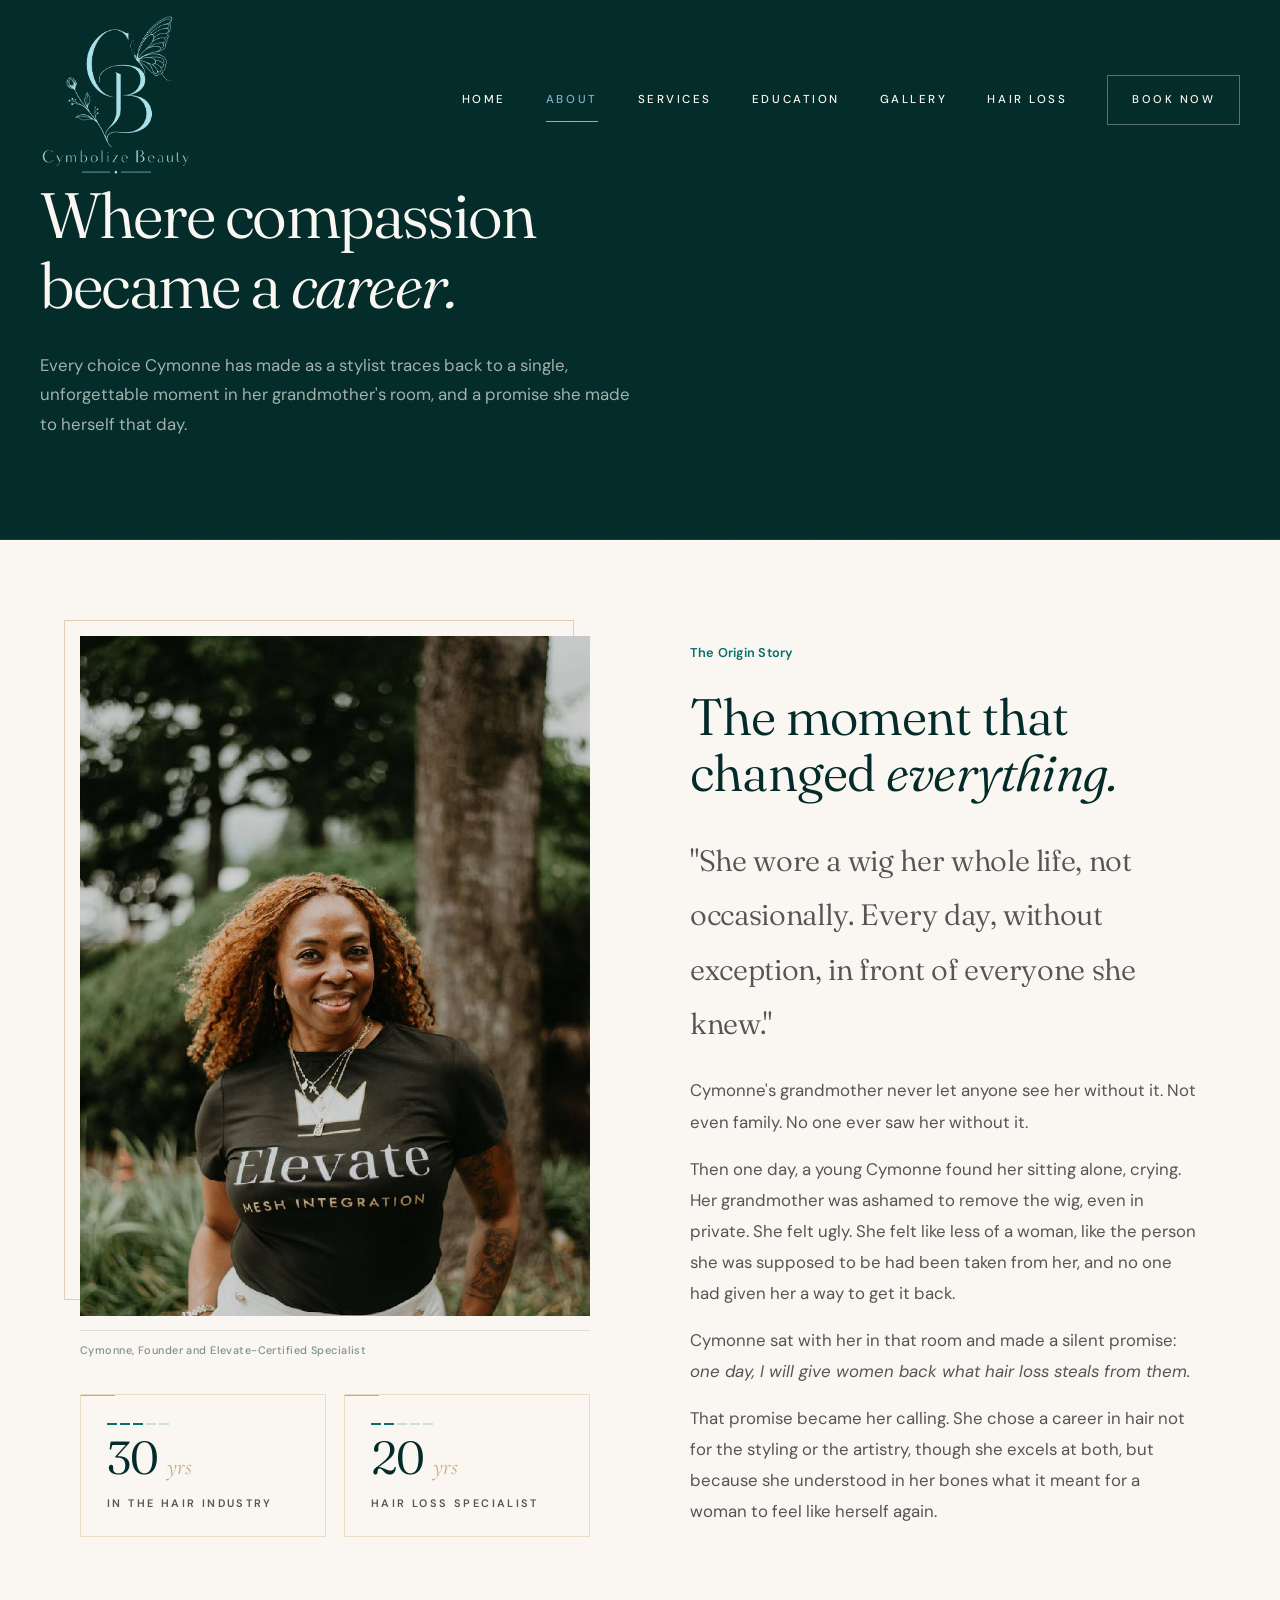
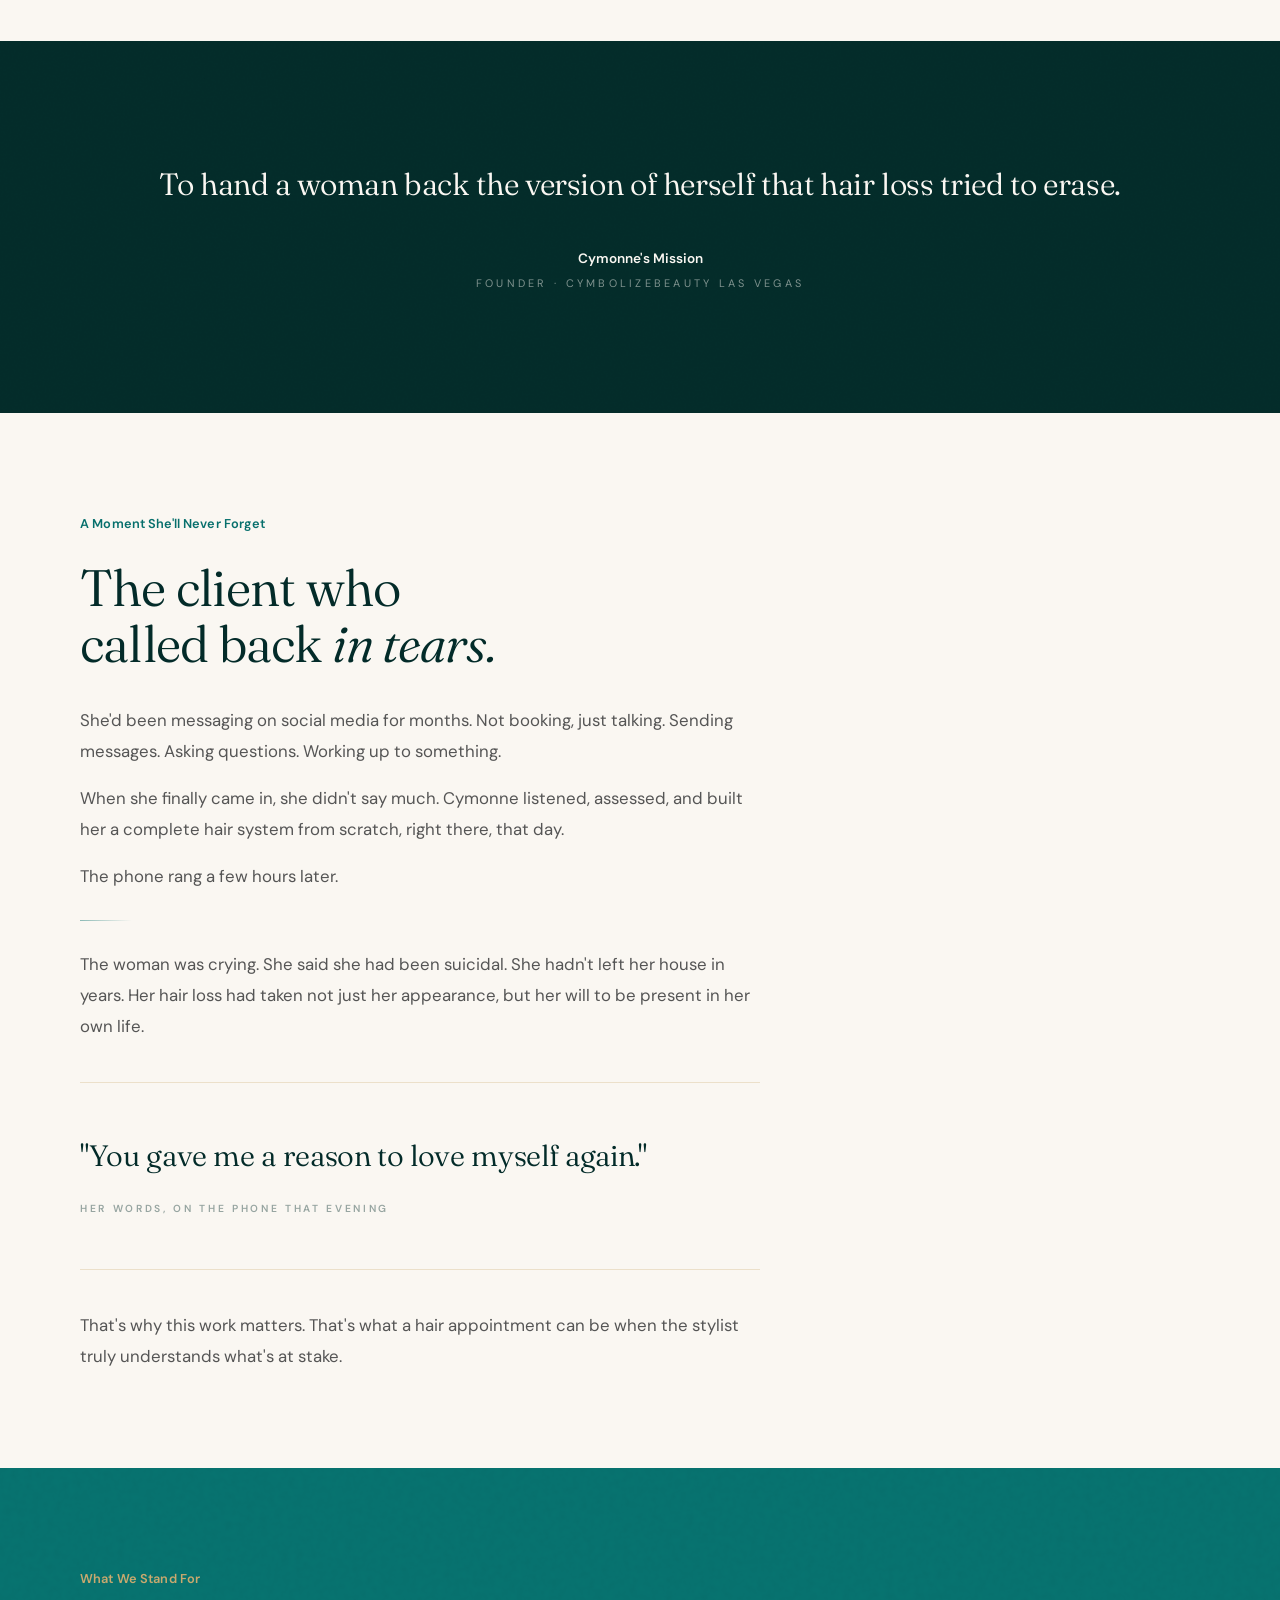
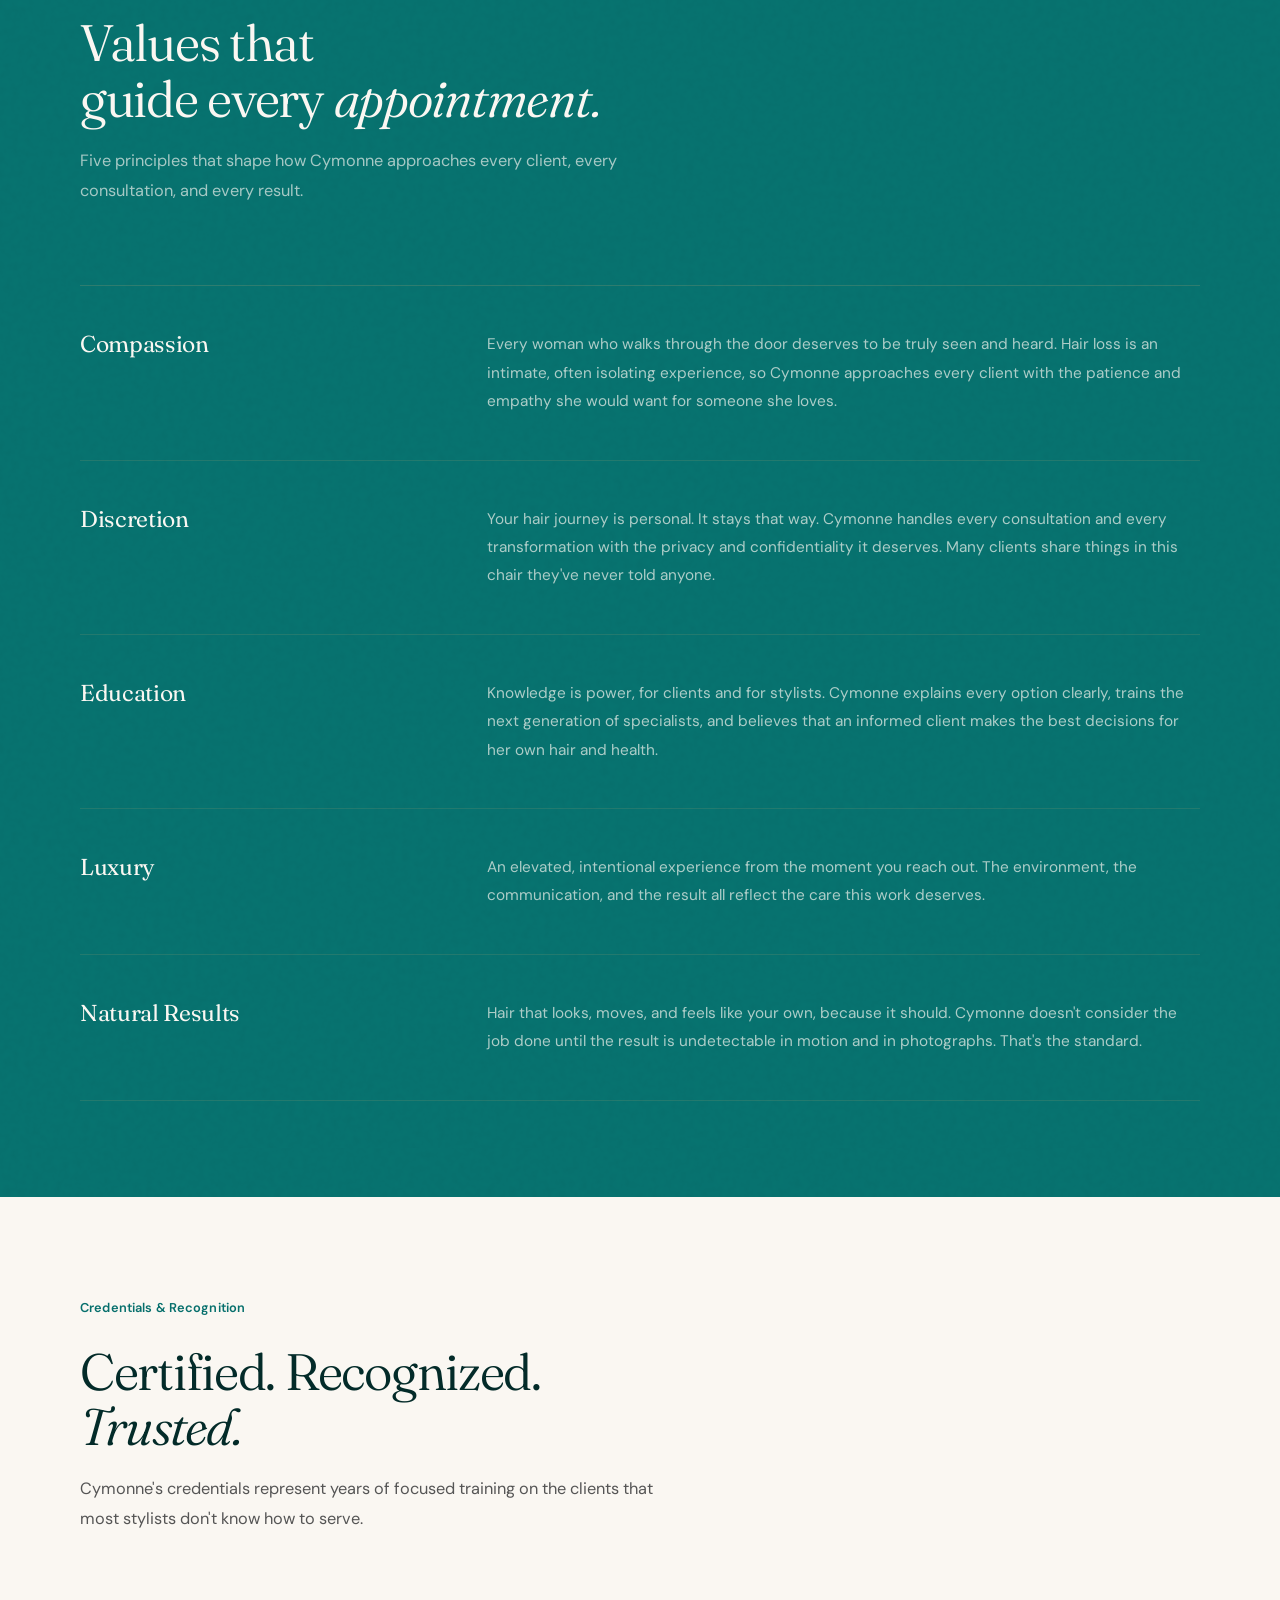
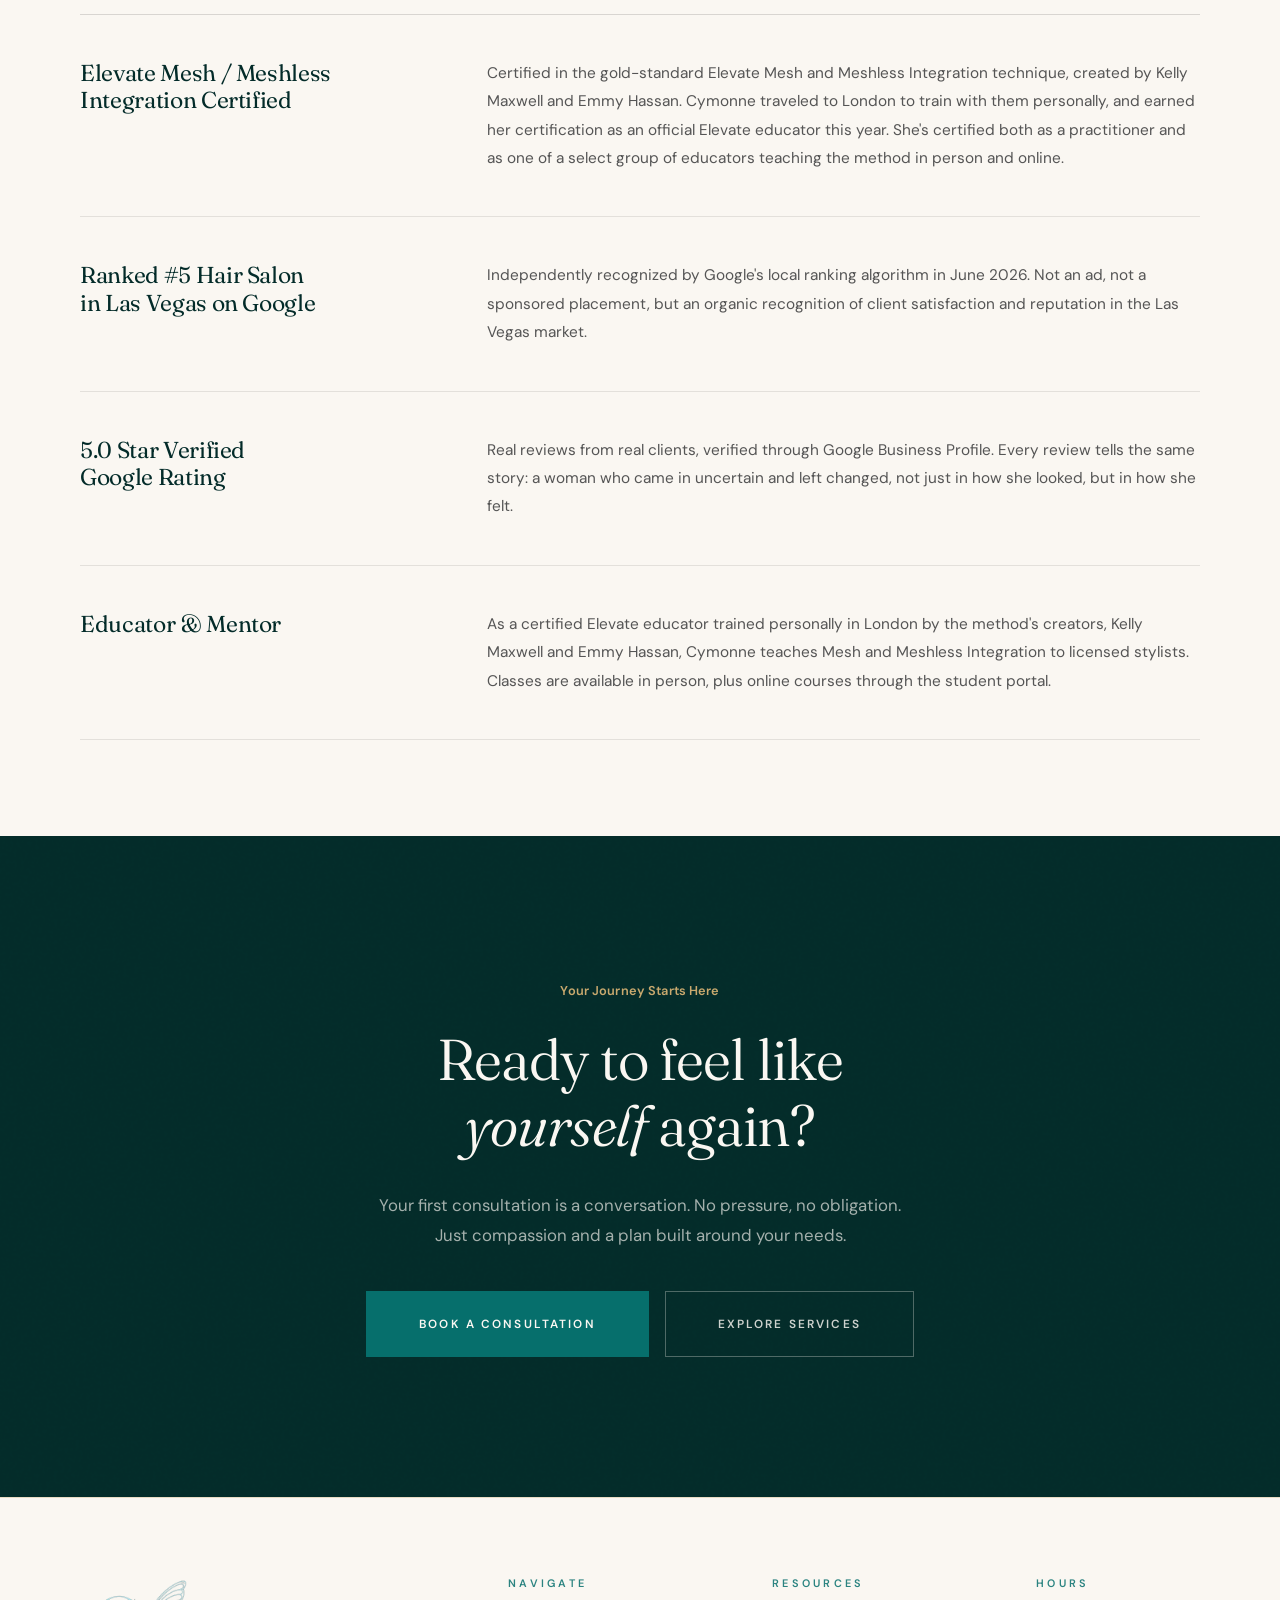
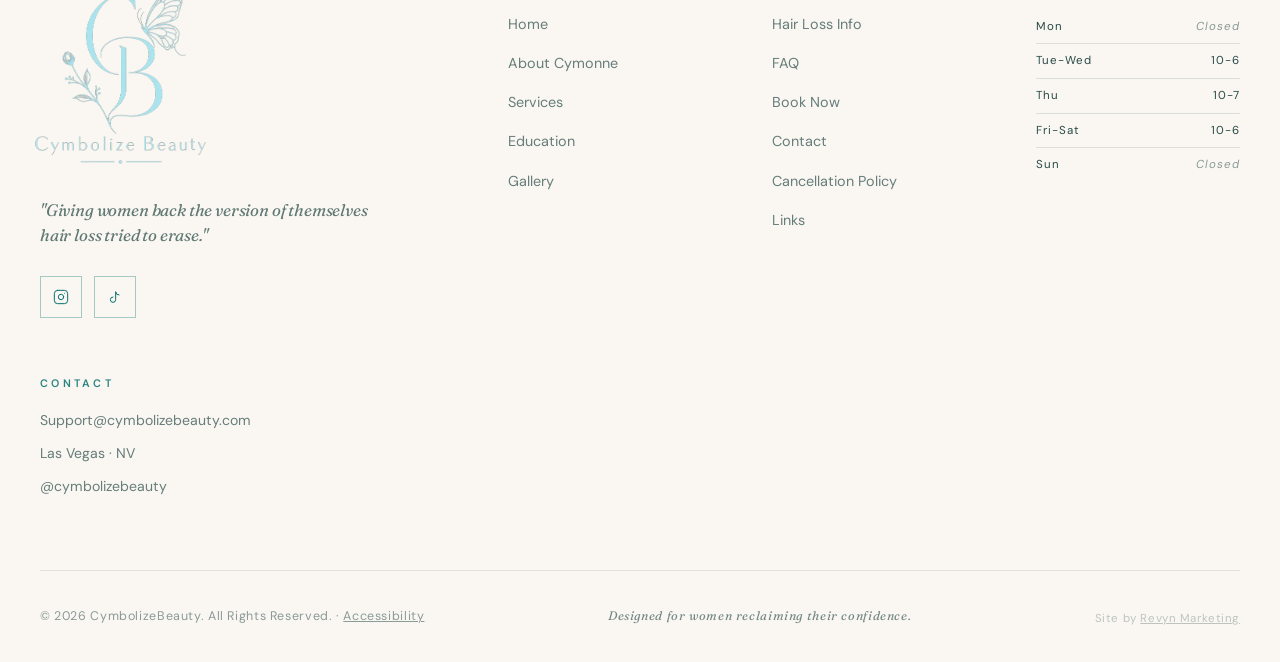
==== commit 72ff9354: "Update studio hours site-wide: Tue-Wed/Fri-Sat 10-6, Thu 10-7" ====
--- a/about.html
+++ b/about.html
@@ -5,6 +5,8 @@
   <meta name="viewport" content="width=device-width, initial-scale=1.0" />
   <title>About Cymonne | CymbolizeBeauty Las Vegas</title>
   <meta name="description" content="Meet Cymonne, the Las Vegas hair loss specialist whose grandmother's tears became a lifelong mission to restore women's confidence through specialized hair care." />
+  <link rel="icon" href="logo.webp" type="image/webp" />
+  <link rel="apple-touch-icon" href="logo.webp" />
   <link rel="canonical" href="https://cymbolizebeauty.com/about.html" />
   <meta name="robots" content="index, follow, max-image-preview:large" />
 
@@ -252,7 +254,7 @@
     <h2 class="reveal delay-1" style="margin-top: 24px;">Ready to feel like<br><em>yourself</em> again?</h2>
     <p class="reveal delay-2">Your first consultation is a conversation. No pressure, no obligation. Just compassion and a plan built around your needs.</p>
     <div class="cta-btns reveal delay-3">
-      <a href="contact.html" class="btn btn-primary btn-lg">Book a Consultation</a>
+      <a href="https://cymbolizebeauty.glossgenius.com/services" target="_blank" rel="noopener" class="btn btn-primary btn-lg">Book a Consultation</a>
       <a href="services.html" class="btn btn-outline btn-lg">Explore Services</a>
     </div>
   </div>
@@ -299,10 +301,9 @@
         <h5>Hours</h5>
         <div class="footer-hours">
           <div><span>Mon</span><span class="fh-closed">Closed</span></div>
-          <div><span>Tue-Wed</span><span>12-9</span></div>
-          <div><span>Thu</span><span>10-8</span></div>
-          <div><span>Fri</span><span>9-6</span></div>
-          <div><span>Sat</span><span>8-6</span></div>
+          <div><span>Tue-Wed</span><span>10-6</span></div>
+          <div><span>Thu</span><span>10-7</span></div>
+          <div><span>Fri-Sat</span><span>10-6</span></div>
           <div><span>Sun</span><span class="fh-closed">Closed</span></div>
         </div>
       </div>
